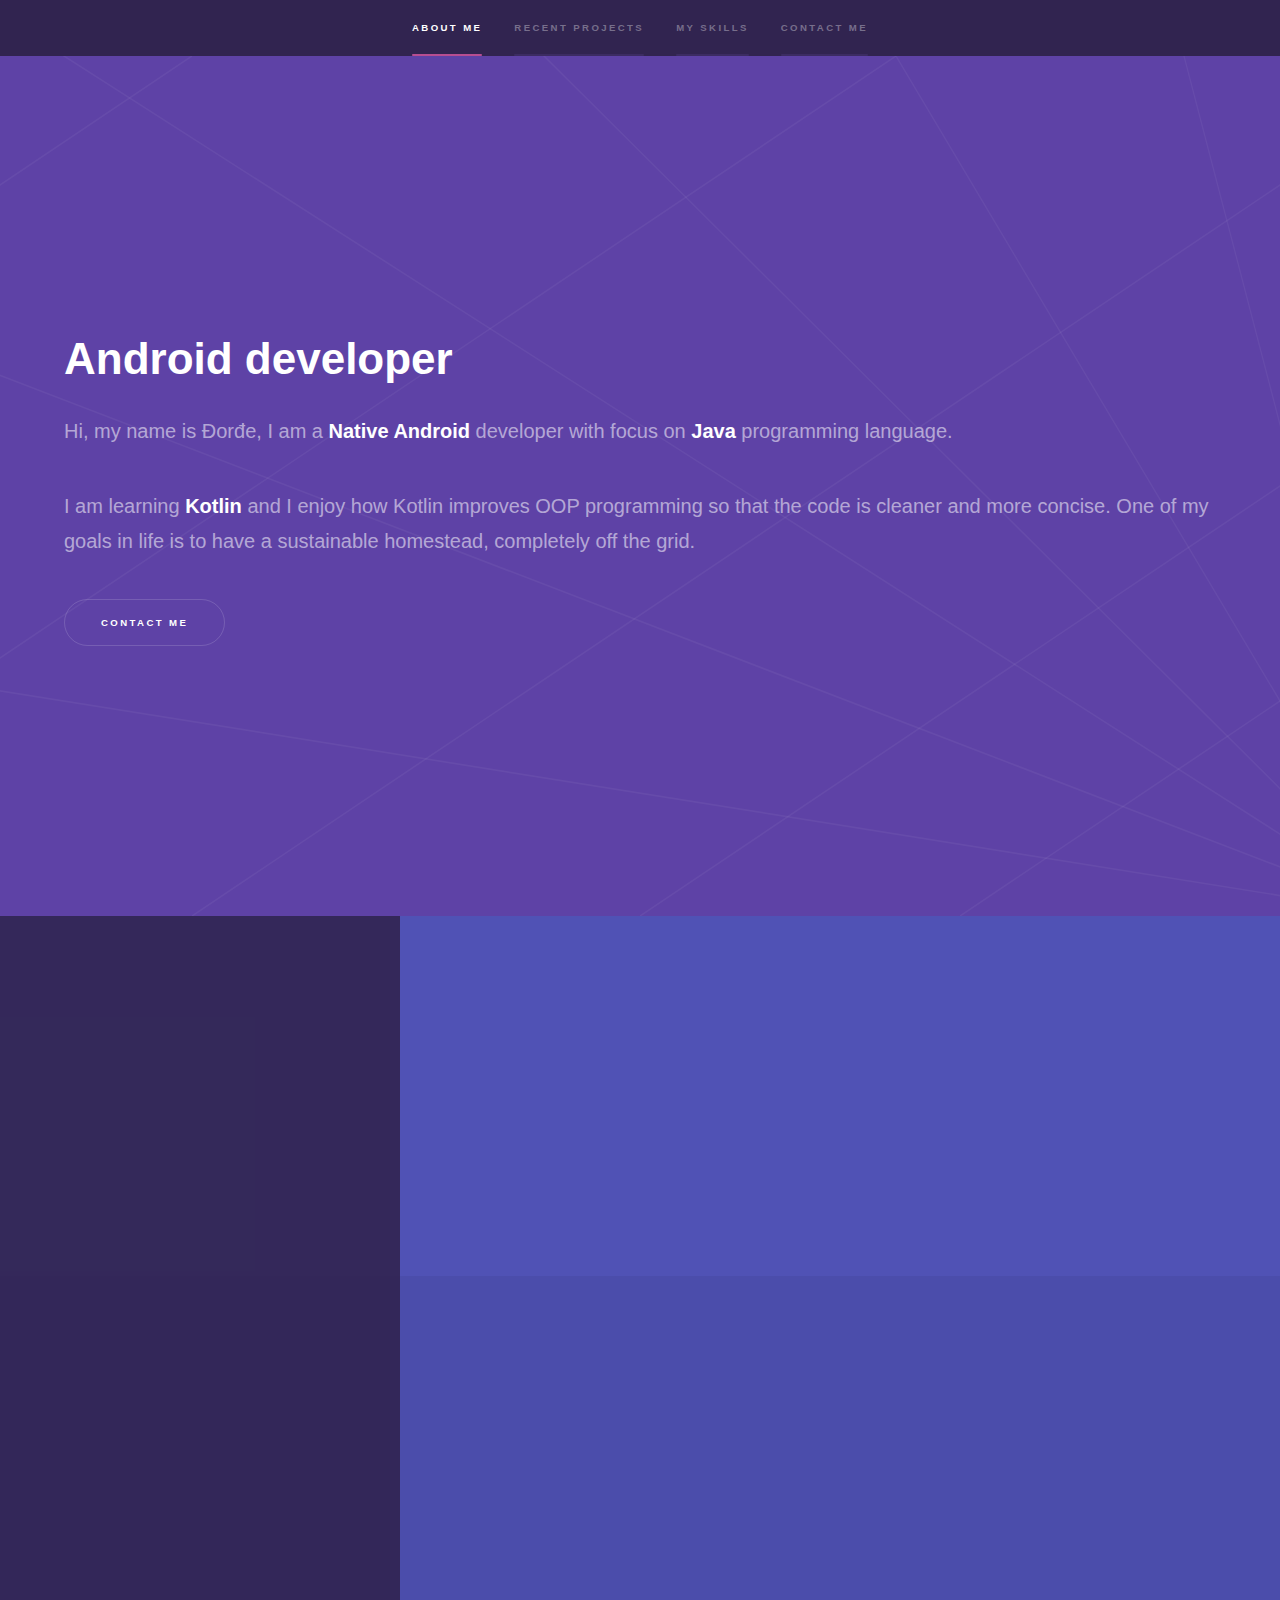
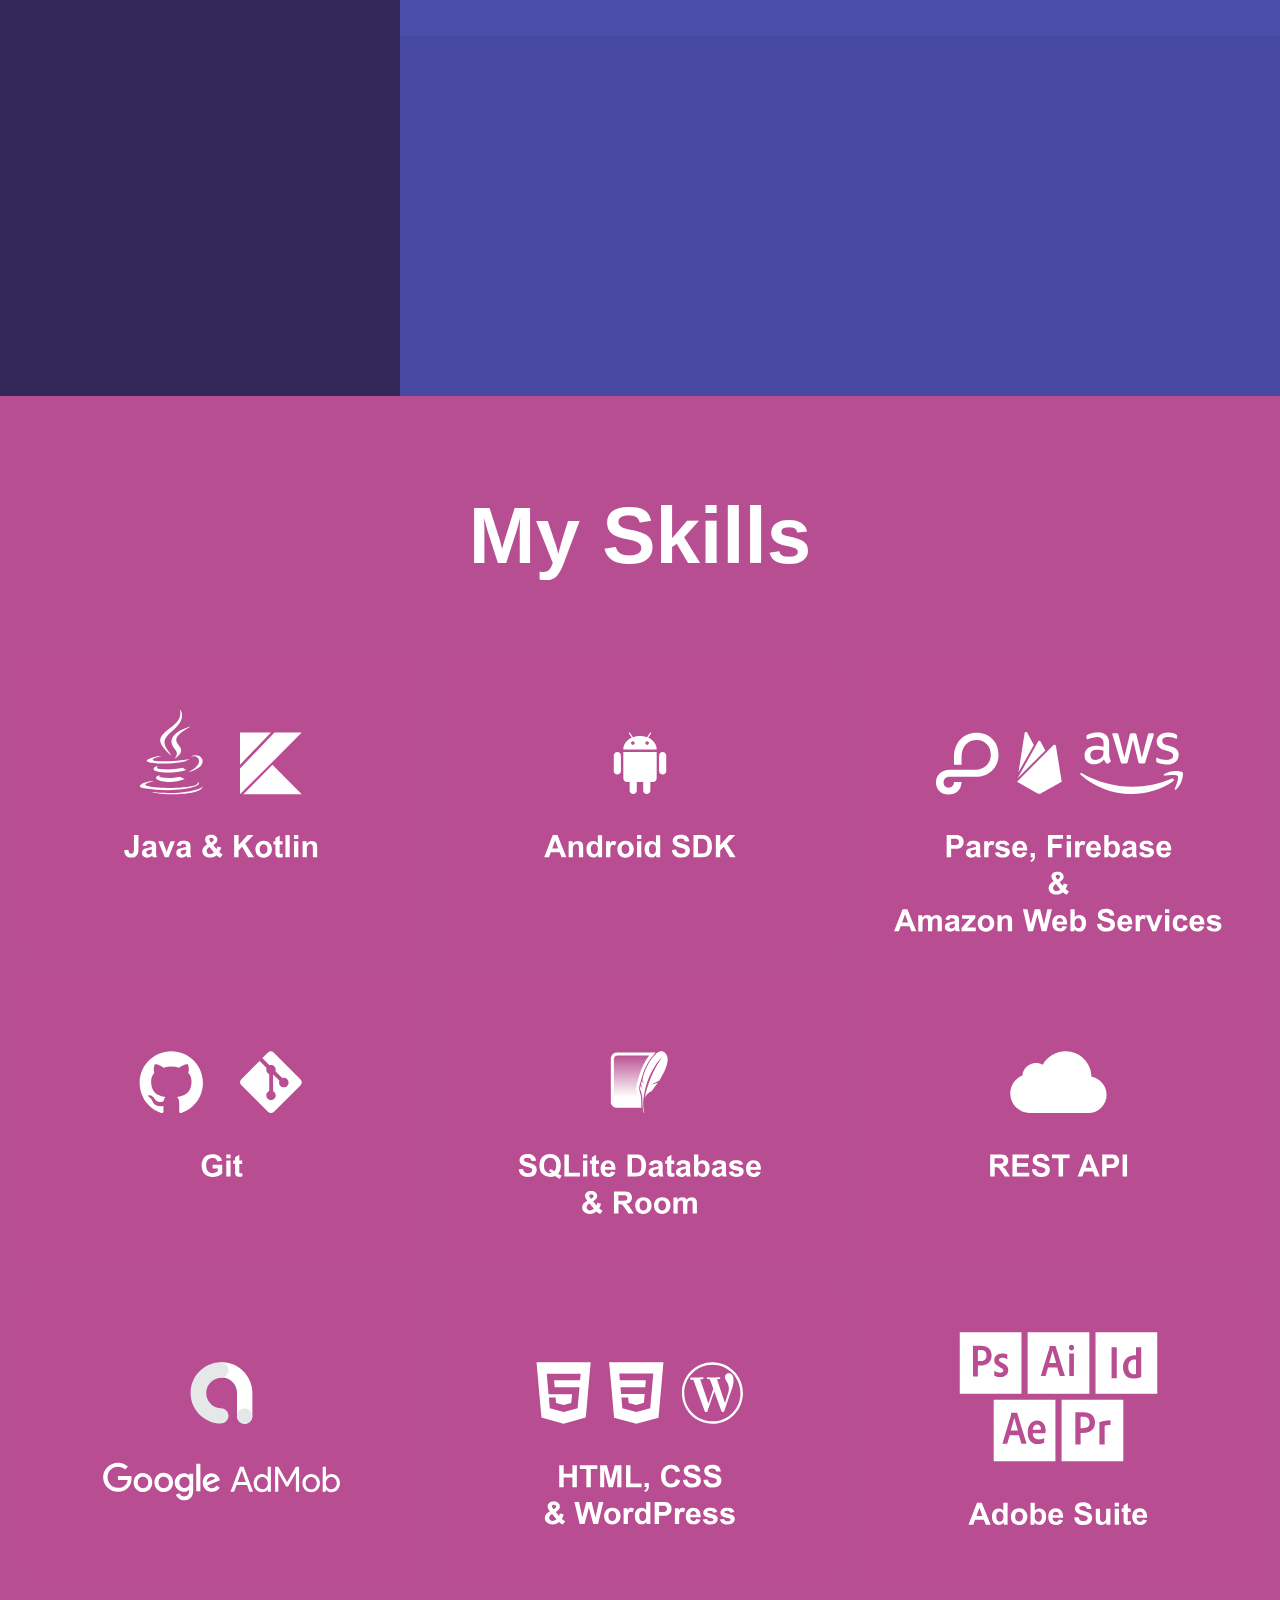
==== index.html @ 7e232977 "Add files via upload" ====
<!DOCTYPE HTML>
<!--
	Hyperspace by HTML5 UP
	html5up.net | @ajlkn
	Free for personal and commercial use under the CCA 3.0 license (html5up.net/license)
-->
<html>
	<head>
		<title>Hyperspace by HTML5 UP</title>
		<meta charset="utf-8" />
		<meta name="viewport" content="width=device-width, initial-scale=1, user-scalable=no" />
		<link rel="stylesheet" href="assets/css/main.css" />
		<noscript><link rel="stylesheet" href="assets/css/noscript.css" /></noscript>
	</head>
	<body class="is-preload">

		<!-- Sidebar -->
			<section id="sidebar">
				<div class="inner">
					<nav>
						<ul>
							<li><a href="#intro">About Me</a></li>
							<li><a href="#one">Recent Projects</a></li>
							<li><a href="#two">my Skills</a></li>
							<li><a href="#three">Contact me</a></li>
						</ul>
					</nav>
				</div>
			</section>

		<!-- Wrapper -->
			<div id="wrapper">

				<!-- Intro -->
					<section id="intro" class="wrapper style1 fullscreen fade-up">
						<div class="inner">
							<h1>Android developer</h1>
							<p>Hi, my name is Đorđe, I am a <strong>Native Android</strong> developer with focus on <strong>Java</strong> programming language.</p>
							<p>I am learning <strong>Kotlin</strong> and I enjoy how Kotlin improves OOP programming so that the code is cleaner and more concise. One of my goals in life is to have a sustainable homestead, completely off the grid.</p>
							<ul class="actions">
								<li><a href="#three" class="button scrolly">contact me</a></li>
							</ul>
						</div>
					</section>

				<!-- One -->
					<section id="one" class="wrapper style2 spotlights">
						<section>
							<a href="#" class="image"><img src="images/pic01.jpg" alt="" data-position="center center" /></a>
							<div class="content">
								<div class="inner">
									<h2>Sed ipsum dolor</h2>
									<p>Phasellus convallis elit id ullamcorper pulvinar. Duis aliquam turpis mauris, eu ultricies erat malesuada quis. Aliquam dapibus.</p>
									<ul class="actions">
										<li><a href="generic.html" class="button">Learn more</a></li>
									</ul>
								</div>
							</div>
						</section>
						<section>
							<a href="#" class="image"><img src="images/pic02.jpg" alt="" data-position="top center" /></a>
							<div class="content">
								<div class="inner">
									<h2>Feugiat consequat</h2>
									<p>Phasellus convallis elit id ullamcorper pulvinar. Duis aliquam turpis mauris, eu ultricies erat malesuada quis. Aliquam dapibus.</p>
									<ul class="actions">
										<li><a href="generic.html" class="button">Learn more</a></li>
									</ul>
								</div>
							</div>
						</section>
						<section>
							<a href="#" class="image"><img src="images/pic03.jpg" alt="" data-position="25% 25%" /></a>
							<div class="content">
								<div class="inner">
									<h2>Ultricies aliquam</h2>
									<p>Phasellus convallis elit id ullamcorper pulvinar. Duis aliquam turpis mauris, eu ultricies erat malesuada quis. Aliquam dapibus.</p>
									<ul class="actions">
										<li><a href="generic.html" class="button">Learn more</a></li>
									</ul>
								</div>
							</div>
						</section>
					</section>

				<!-- Two -->
					<section id="two" class="wrapper style3 fade-up">
				
							<h2 class="skills">My Skills</h2>
							<div class="box alt">
								<div class="row gtr-uniform">
									
									<div class="col-4"><span class="image fit"><img src="images/slike za sajt-01.svg" alt="" /></span></div>
									<div class="col-4"><span class="image fit"><img src="images/slike za sajt-02.svg" alt="" /></span></div>
									<div class="col-4"><span class="image fit"><img src="images/slike za sajt-03.svg" alt="" /></span></div>
									<div class="col-4"><span class="image fit"><img src="images/slike za sajt-04.svg" alt="" /></span></div>
									<div class="col-4"><span class="image fit"><img src="images/slike za sajt-05.svg" alt="" /></span></div>
									<div class="col-4"><span class="image fit"><img src="images/slike za sajt-06.svg" alt="" /></span></div>
									<div class="col-4"><span class="image fit"><img src="images/slike za sajt-07.svg" alt="" /></span></div>
									<div class="col-4"><span class="image fit"><img src="images/slike za sajt-08.svg" alt="" /></span></div>
									<div class="col-4"><span class="image fit"><img src="images/slike za sajt-09.svg" alt="" /></span></div>
								</div>
							</div>
					</section>

				<!-- Three -->
					<section id="three" class="wrapper style1 fade-up">
						<div class="inner">
							<h2>Contact Me</h2>
							<p>Phasellus convallis elit id ullamcorper pulvinar. Duis aliquam turpis mauris, eu ultricies erat malesuada quis. Aliquam dapibus, lacus eget hendrerit bibendum, urna est aliquam sem, sit amet imperdiet est velit quis lorem.</p>
							
							<div class="box alt">
								<div class="row gtr-uniform">
									<div class="col-3"><ul class="contact">
										<li>
											<h3 class="icon solid fa-envelope"> Email</h3>
											<p>djostanisic@gmail.com</p>
										</li></ul></div>
									<div class="col-3"><ul class="contact">
										<li>
											<h3><a href="https://www.linkedin.com/in/djostanisic/" class="icon brands fa-linkedin"> LinkedIn</a></h3>
											<span><a href="https://www.linkedin.com/in/djostanisic/">Djordje Stanisic</a></span>
										</li></ul></div>
									<div class="col-3"><ul class="contact">
										<li>
											<h3><a href="https://github.com/Djostanisic" class="icon brands fa-github"> GitHub</a></h3>
											<span><a href="https://github.com/Djostanisic">Djostanisic</a></span>
										</li></ul></div>
									<div class="col-3"><ul class="contact">
										<li>
											<h3 class="icon brands fa-google-play"> Google Play</h3>
											<p>djostanisic@gmail.com</p>
										</li></ul></div>
									</div>
							</div>
						</div>
					</section>

			</div>	
		<!-- Scripts -->
			<script src="assets/js/jquery.min.js"></script>
			<script src="assets/js/jquery.scrollex.min.js"></script>
			<script src="assets/js/jquery.scrolly.min.js"></script>
			<script src="assets/js/browser.min.js"></script>
			<script src="assets/js/breakpoints.min.js"></script>
			<script src="assets/js/util.js"></script>
			<script src="assets/js/main.js"></script>

	</body>
</html>
---- assets/css/main.css ----
@import url(fontawesome-all.min.css);

/*
	Hyperspace by HTML5 UP
	html5up.net | @ajlkn
	Free for personal and commercial use under the CCA 3.0 license (html5up.net/license)
*/

html, body, div, span, applet, object,
iframe, h1, h2, h3, h4, h5, h6, p, blockquote,
pre, a, abbr, acronym, address, big, cite,
code, del, dfn, em, img, ins, kbd, q, s, samp,
small, strike, strong, sub, sup, tt, var, b,
u, i, center, dl, dt, dd, ol, ul, li, fieldset,
form, label, legend, table, caption, tbody,
tfoot, thead, tr, th, td, article, aside,
canvas, details, embed, figure, figcaption,
footer, header, hgroup, menu, nav, output, ruby,
section, summary, time, mark, audio, video {
	margin: 0;
	padding: 0;
	border: 0;
	font-size: 100%;
	font: inherit;
	vertical-align: baseline;}

article, aside, details, figcaption, figure,
footer, header, hgroup, menu, nav, section {
	display: block;}

body {
	line-height: 1;
}

ol, ul {
	list-style: none;
}

blockquote, q {
	quotes: none;
}

	blockquote:before, blockquote:after, q:before, q:after {
		content: '';
		content: none;
	}

table {
	border-collapse: collapse;
	border-spacing: 0;
}

body {
	-webkit-text-size-adjust: none;
}

mark {
	background-color: transparent;
	color: inherit;
}

input::-moz-focus-inner {
	border: 0;
	padding: 0;
}

input, select, textarea {
	-moz-appearance: none;
	-webkit-appearance: none;
	-ms-appearance: none;
	appearance: none;
}

.skills{
	display: flex;
	justify-content: center;
	padding-top: 1em;
	
	font-size:5rem;
}

/* Basic */

	@-ms-viewport {
		width: device-width;
	}

	body {
		-ms-overflow-style: scrollbar;
	}

	@media screen and (max-width: 480px) {

		html, body {
			min-width: 320px;
		}

	}

	html {
		box-sizing: border-box;
	}

	*, *:before, *:after {
		box-sizing: inherit;
	}

	body {
		background: #312450;
	}

		body.is-preload *, body.is-preload *:before, body.is-preload *:after {
			-moz-animation: none !important;
			-webkit-animation: none !important;
			-ms-animation: none !important;
			animation: none !important;
			-moz-transition: none !important;
			-webkit-transition: none !important;
			-ms-transition: none !important;
			transition: none !important;
		}

/* Type */

	body, input, select, textarea {
		color: rgba(255, 255, 255, 0.55);
		font-family: Arial, Helvetica, sans-serif;
		font-size: 16.5pt;
		font-weight: normal;
		line-height: 1.75;
	}

		@media screen and (max-width: 1680px) {

			body, input, select, textarea {
				font-size: 13pt;
			}

		}

		@media screen and (max-width: 1280px) {

			body, input, select, textarea {
				font-size: 12pt;
			}

		}

		@media screen and (max-width: 360px) {

			body, input, select, textarea {
				font-size: 11pt;
			}

		}

	a {
		-moz-transition: color 0.2s ease, border-bottom-color 0.2s ease;
		-webkit-transition: color 0.2s ease, border-bottom-color 0.2s ease;
		-ms-transition: color 0.2s ease, border-bottom-color 0.2s ease;
		transition: color 0.2s ease, border-bottom-color 0.2s ease;
		border-bottom: dotted 1px rgba(255, 255, 255, 0.35);
		color: inherit;
		text-decoration: none;
	}

		a:hover {
			border-bottom-color: transparent;
			color: #ffffff;
		}

	strong, b {
		color: #ffffff;
		font-weight: bold;
	}

	em, i {
		font-style: italic;
	}

	p {
		margin: 0 0 2em 0;
	}

	h1, h2, h3, h4, h5, h6 {
		color: #ffffff;
		font-weight: bold;
		line-height: 1.5;
		margin: 0 0 0.5em 0;
	}

		h1 a, h2 a, h3 a, h4 a, h5 a, h6 a {
			color: inherit;
			text-decoration: none;
		}

	h1 {
		font-size: 2.75em;
	}

		h1.major {
			margin: 0 0 1.3em 0;
			position: relative;
			padding-bottom: 0.35em;
		}

			h1.major:after {
				background-image: -moz-linear-gradient(to right, #5e42a6, #b74e91);
				background-image: -webkit-linear-gradient(to right, #5e42a6, #b74e91);
				background-image: -ms-linear-gradient(to right, #5e42a6, #b74e91);
				background-image: linear-gradient(to right, #5e42a6, #b74e91);
				-moz-transition: max-width 0.2s ease;
				-webkit-transition: max-width 0.2s ease;
				-ms-transition: max-width 0.2s ease;
				transition: max-width 0.2s ease;
				border-radius: 0.2em;
				bottom: 0;
				content: '';
				height: 0.05em;
				position: absolute;
				right: 0;
				width: 100%;
			}

	h2 {
		font-size: 1.75em;
	}

	h3 {
		font-size: 1.1em;
	}

	h4 {
		font-size: 1em;
	}

	h5 {
		font-size: 0.8em;
	}

	h6 {
		font-size: 0.6em;
	}

	@media screen and (max-width: 736px) {

		h1 {
			font-size: 2em;
		}

		h2 {
			font-size: 1.25em;
		}

		h3 {
			font-size: 1em;
		}

		h4 {
			font-size: 0.8em;
		}

		h5 {
			font-size: 0.6em;
		}

		h6 {
			font-size: 0.6em;
		}

	}

	sub {
		font-size: 0.8em;
		position: relative;
		top: 0.5em;
	}

	sup {
		font-size: 0.8em;
		position: relative;
		top: -0.5em;
	}

	blockquote {
		border-left: solid 4px rgba(255, 255, 255, 0.15);
		font-style: italic;
		margin: 0 0 2em 0;
		padding: 0.5em 0 0.5em 2em;
	}

	code {
		background: rgba(255, 255, 255, 0.05);
		border-radius: 0.25em;
		border: solid 1px rgba(255, 255, 255, 0.15);
		font-family: "Courier New", monospace;
		font-size: 0.9em;
		margin: 0 0.25em;
		padding: 0.25em 0.65em;
	}

	pre {
		-webkit-overflow-scrolling: touch;
		font-family: "Courier New", monospace;
		font-size: 0.9em;
		margin: 0 0 2em 0;
	}

		pre code {
			display: block;
			line-height: 1.75em;
			padding: 1em 1.5em;
			overflow-x: auto;
		}

	hr {
		border: 0;
		border-bottom: solid 1px rgba(255, 255, 255, 0.15);
		margin: 2em 0;
	}

		hr.major {
			margin: 3em 0;
		}

	.align-left {
		text-align: left;
	}

	.align-center {
		text-align: center;
	}

	.align-right {
		text-align: right;
	}

/* Row */

	.row {
		display: flex;
		flex-wrap: wrap;
		box-sizing: border-box;
		align-items: stretch;
	}

		.row > * {
			box-sizing: border-box;
		}

		.row.gtr-uniform > * > :last-child {
			margin-bottom: 0;
		}

		.row.aln-left {
			justify-content: flex-start;
		}

		.row.aln-center {
			justify-content: center;
		}

		.row.aln-right {
			justify-content: flex-end;
		}

		.row.aln-top {
			align-items: flex-start;
		}

		.row.aln-middle {
			align-items: center;
		}

		.row.aln-bottom {
			align-items: flex-end;
		}

		.row > .imp {
			order: -1;
		}

		.row > .col-1 {
			width: 8.33333%;
		}

		.row > .off-1 {
			margin-left: 8.33333%;
		}

		.row > .col-2 {
			width: 16.66667%;
		}

		.row > .off-2 {
			margin-left: 16.66667%;
		}

		.row > .col-3 {
			width: 25%;
		}

		.row > .off-3 {
			margin-left: 25%;
		}

		.row > .col-4 {
			width: 33.33333%;
		}

		.row > .off-4 {
			margin-left: 33.33333%;
		}

		.row > .col-5 {
			width: 41.66667%;
		}

		.row > .off-5 {
			margin-left: 41.66667%;
		}

		.row > .col-6 {
			width: 50%;
		}

		.row > .off-6 {
			margin-left: 50%;
		}

		.row > .col-7 {
			width: 58.33333%;
		}

		.row > .off-7 {
			margin-left: 58.33333%;
		}

		.row > .col-8 {
			width: 66.66667%;
		}

		.row > .off-8 {
			margin-left: 66.66667%;
		}

		.row > .col-9 {
			width: 75%;
		}

		.row > .off-9 {
			margin-left: 75%;
		}

		.row > .col-10 {
			width: 83.33333%;
		}

		.row > .off-10 {
			margin-left: 83.33333%;
		}

		.row > .col-11 {
			width: 91.66667%;
		}

		.row > .off-11 {
			margin-left: 91.66667%;
		}

		.row > .col-12 {
			width: 100%;
		}

		.row > .off-12 {
			margin-left: 100%;
		}

		.row.gtr-0 {
			margin-top: 0;
			margin-left: 0em;
		}

			.row.gtr-0 > * {
				padding: 0 0 0 0em;
			}

			.row.gtr-0.gtr-uniform {
				margin-top: 0em;
			}

				.row.gtr-0.gtr-uniform > * {
					padding-top: 0em;
				}

		.row.gtr-25 {
			margin-top: 0;
			margin-left: -0.375em;
		}

			.row.gtr-25 > * {
				padding: 0 0 0 0.375em;
			}

			.row.gtr-25.gtr-uniform {
				margin-top: -0.375em;
			}

				.row.gtr-25.gtr-uniform > * {
					padding-top: 0.375em;
				}

		.row.gtr-50 {
			margin-top: 0;
			margin-left: -0.75em;
		}

			.row.gtr-50 > * {
				padding: 0 0 0 0.75em;
			}

			.row.gtr-50.gtr-uniform {
				margin-top: -0.75em;
			}

				.row.gtr-50.gtr-uniform > * {
					padding-top: 0.75em;
				}

		.row {
			margin-top: 0;
			margin-left: -1.5em;
		}

			.row > * {
				padding: 0 0 0 1.5em;
			}

			.row.gtr-uniform {
				margin-top: -1.5em;
			}

				.row.gtr-uniform > * {
					padding-top: 1.5em;
				}

		.row.gtr-150 {
			margin-top: 0;
			margin-left: -2.25em;
		}

			.row.gtr-150 > * {
				padding: 0 0 0 2.25em;
			}

			.row.gtr-150.gtr-uniform {
				margin-top: -2.25em;
			}

				.row.gtr-150.gtr-uniform > * {
					padding-top: 2.25em;
				}

		.row.gtr-200 {
			margin-top: 0;
			margin-left: -3em;
		}

			.row.gtr-200 > * {
				padding: 0 0 0 3em;
			}

			.row.gtr-200.gtr-uniform {
				margin-top: -3em;
			}

				.row.gtr-200.gtr-uniform > * {
					padding-top: 3em;
				}

		@media screen and (max-width: 1680px) {

			.row {
				display: flex;
				flex-wrap: wrap;
				box-sizing: border-box;
				align-items: stretch;
			}

				.row > * {
					box-sizing: border-box;
				}

				.row.gtr-uniform > * > :last-child {
					margin-bottom: 0;
				}

				.row.aln-left {
					justify-content: flex-start;
				}

				.row.aln-center {
					justify-content: center;
				}

				.row.aln-right {
					justify-content: flex-end;
				}

				.row.aln-top {
					align-items: flex-start;
				}

				.row.aln-middle {
					align-items: center;
				}

				.row.aln-bottom {
					align-items: flex-end;
				}

				.row > .imp-xlarge {
					order: -1;
				}

				.row > .col-1-xlarge {
					width: 8.33333%;
				}

				.row > .off-1-xlarge {
					margin-left: 8.33333%;
				}

				.row > .col-2-xlarge {
					width: 16.66667%;
				}

				.row > .off-2-xlarge {
					margin-left: 16.66667%;
				}

				.row > .col-3-xlarge {
					width: 25%;
				}

				.row > .off-3-xlarge {
					margin-left: 25%;
				}

				.row > .col-4-xlarge {
					width: 33.33333%;
				}

				.row > .off-4-xlarge {
					margin-left: 33.33333%;
				}

				.row > .col-5-xlarge {
					width: 41.66667%;
				}

				.row > .off-5-xlarge {
					margin-left: 41.66667%;
				}

				.row > .col-6-xlarge {
					width: 50%;
				}

				.row > .off-6-xlarge {
					margin-left: 50%;
				}

				.row > .col-7-xlarge {
					width: 58.33333%;
				}

				.row > .off-7-xlarge {
					margin-left: 58.33333%;
				}

				.row > .col-8-xlarge {
					width: 66.66667%;
				}

				.row > .off-8-xlarge {
					margin-left: 66.66667%;
				}

				.row > .col-9-xlarge {
					width: 75%;
				}

				.row > .off-9-xlarge {
					margin-left: 75%;
				}

				.row > .col-10-xlarge {
					width: 83.33333%;
				}

				.row > .off-10-xlarge {
					margin-left: 83.33333%;
				}

				.row > .col-11-xlarge {
					width: 91.66667%;
				}

				.row > .off-11-xlarge {
					margin-left: 91.66667%;
				}

				.row > .col-12-xlarge {
					width: 100%;
				}

				.row > .off-12-xlarge {
					margin-left: 100%;
				}

				.row.gtr-0 {
					margin-top: 0;
					margin-left: 0em;
				}

					.row.gtr-0 > * {
						padding: 0 0 0 0em;
					}

					.row.gtr-0.gtr-uniform {
						margin-top: 0em;
					}

						.row.gtr-0.gtr-uniform > * {
							padding-top: 0em;
						}

				.row.gtr-25 {
					margin-top: 0;
					margin-left: -0.375em;
				}

					.row.gtr-25 > * {
						padding: 0 0 0 0.375em;
					}

					.row.gtr-25.gtr-uniform {
						margin-top: -0.375em;
					}

						.row.gtr-25.gtr-uniform > * {
							padding-top: 0.375em;
						}

				.row.gtr-50 {
					margin-top: 0;
					margin-left: -0.75em;
				}

					.row.gtr-50 > * {
						padding: 0 0 0 0.75em;
					}

					.row.gtr-50.gtr-uniform {
						margin-top: -0.75em;
					}

						.row.gtr-50.gtr-uniform > * {
							padding-top: 0.75em;
						}

				.row {
					margin-top: 0;
					margin-left: -1.5em;
				}

					.row > * {
						padding: 0 0 0 1.5em;
					}

					.row.gtr-uniform {
						margin-top: -1.5em;
					}

						.row.gtr-uniform > * {
							padding-top: 1.5em;
						}

				.row.gtr-150 {
					margin-top: 0;
					margin-left: -2.25em;
				}

					.row.gtr-150 > * {
						padding: 0 0 0 2.25em;
					}

					.row.gtr-150.gtr-uniform {
						margin-top: -2.25em;
					}

						.row.gtr-150.gtr-uniform > * {
							padding-top: 2.25em;
						}

				.row.gtr-200 {
					margin-top: 0;
					margin-left: -3em;
				}

					.row.gtr-200 > * {
						padding: 0 0 0 3em;
					}

					.row.gtr-200.gtr-uniform {
						margin-top: -3em;
					}

						.row.gtr-200.gtr-uniform > * {
							padding-top: 3em;
						}

		}

		@media screen and (max-width: 1280px) {

			.row {
				display: flex;
				flex-wrap: wrap;
				box-sizing: border-box;
				align-items: stretch;
			}

				.row > * {
					box-sizing: border-box;
				}

				.row.gtr-uniform > * > :last-child {
					margin-bottom: 0;
				}

				.row.aln-left {
					justify-content: flex-start;
				}

				.row.aln-center {
					justify-content: center;
				}

				.row.aln-right {
					justify-content: flex-end;
				}

				.row.aln-top {
					align-items: flex-start;
				}

				.row.aln-middle {
					align-items: center;
				}

				.row.aln-bottom {
					align-items: flex-end;
				}

				.row > .imp-large {
					order: -1;
				}

				.row > .col-1-large {
					width: 8.33333%;
				}

				.row > .off-1-large {
					margin-left: 8.33333%;
				}

				.row > .col-2-large {
					width: 16.66667%;
				}

				.row > .off-2-large {
					margin-left: 16.66667%;
				}

				.row > .col-3-large {
					width: 25%;
				}

				.row > .off-3-large {
					margin-left: 25%;
				}

				.row > .col-4-large {
					width: 33.33333%;
				}

				.row > .off-4-large {
					margin-left: 33.33333%;
				}

				.row > .col-5-large {
					width: 41.66667%;
				}

				.row > .off-5-large {
					margin-left: 41.66667%;
				}

				.row > .col-6-large {
					width: 50%;
				}

				.row > .off-6-large {
					margin-left: 50%;
				}

				.row > .col-7-large {
					width: 58.33333%;
				}

				.row > .off-7-large {
					margin-left: 58.33333%;
				}

				.row > .col-8-large {
					width: 66.66667%;
				}

				.row > .off-8-large {
					margin-left: 66.66667%;
				}

				.row > .col-9-large {
					width: 75%;
				}

				.row > .off-9-large {
					margin-left: 75%;
				}

				.row > .col-10-large {
					width: 83.33333%;
				}

				.row > .off-10-large {
					margin-left: 83.33333%;
				}

				.row > .col-11-large {
					width: 91.66667%;
				}

				.row > .off-11-large {
					margin-left: 91.66667%;
				}

				.row > .col-12-large {
					width: 100%;
				}

				.row > .off-12-large {
					margin-left: 100%;
				}

				.row.gtr-0 {
					margin-top: 0;
					margin-left: 0em;
				}

					.row.gtr-0 > * {
						padding: 0 0 0 0em;
					}

					.row.gtr-0.gtr-uniform {
						margin-top: 0em;
					}

						.row.gtr-0.gtr-uniform > * {
							padding-top: 0em;
						}

				.row.gtr-25 {
					margin-top: 0;
					margin-left: -0.375em;
				}

					.row.gtr-25 > * {
						padding: 0 0 0 0.375em;
					}

					.row.gtr-25.gtr-uniform {
						margin-top: -0.375em;
					}

						.row.gtr-25.gtr-uniform > * {
							padding-top: 0.375em;
						}

				.row.gtr-50 {
					margin-top: 0;
					margin-left: -0.75em;
				}

					.row.gtr-50 > * {
						padding: 0 0 0 0.75em;
					}

					.row.gtr-50.gtr-uniform {
						margin-top: -0.75em;
					}

						.row.gtr-50.gtr-uniform > * {
							padding-top: 0.75em;
						}

				.row {
					margin-top: 0;
					margin-left: -1.5em;
				}

					.row > * {
						padding: 0 0 0 1.5em;
					}

					.row.gtr-uniform {
						margin-top: -1.5em;
					}

						.row.gtr-uniform > * {
							padding-top: 1.5em;
						}

				.row.gtr-150 {
					margin-top: 0;
					margin-left: -2.25em;
				}

					.row.gtr-150 > * {
						padding: 0 0 0 2.25em;
					}

					.row.gtr-150.gtr-uniform {
						margin-top: -2.25em;
					}

						.row.gtr-150.gtr-uniform > * {
							padding-top: 2.25em;
						}

				.row.gtr-200 {
					margin-top: 0;
					margin-left: -3em;
				}

					.row.gtr-200 > * {
						padding: 0 0 0 3em;
					}

					.row.gtr-200.gtr-uniform {
						margin-top: -3em;
					}

						.row.gtr-200.gtr-uniform > * {
							padding-top: 3em;
						}

		}

		@media screen and (max-width: 980px) {

			.row {
				display: flex;
				flex-wrap: wrap;
				box-sizing: border-box;
				align-items: stretch;
			}

				.row > * {
					box-sizing: border-box;
				}

				.row.gtr-uniform > * > :last-child {
					margin-bottom: 0;
				}

				.row.aln-left {
					justify-content: flex-start;
				}

				.row.aln-center {
					justify-content: center;
				}

				.row.aln-right {
					justify-content: flex-end;
				}

				.row.aln-top {
					align-items: flex-start;
				}

				.row.aln-middle {
					align-items: center;
				}

				.row.aln-bottom {
					align-items: flex-end;
				}

				.row > .imp-medium {
					order: -1;
				}

				.row > .col-1-medium {
					width: 8.33333%;
				}

				.row > .off-1-medium {
					margin-left: 8.33333%;
				}

				.row > .col-2-medium {
					width: 16.66667%;
				}

				.row > .off-2-medium {
					margin-left: 16.66667%;
				}

				.row > .col-3-medium {
					width: 25%;
				}

				.row > .off-3-medium {
					margin-left: 25%;
				}

				.row > .col-4-medium {
					width: 33.33333%;
				}

				.row > .off-4-medium {
					margin-left: 33.33333%;
				}

				.row > .col-5-medium {
					width: 41.66667%;
				}

				.row > .off-5-medium {
					margin-left: 41.66667%;
				}

				.row > .col-6-medium {
					width: 50%;
				}

				.row > .off-6-medium {
					margin-left: 50%;
				}

				.row > .col-7-medium {
					width: 58.33333%;
				}

				.row > .off-7-medium {
					margin-left: 58.33333%;
				}

				.row > .col-8-medium {
					width: 66.66667%;
				}

				.row > .off-8-medium {
					margin-left: 66.66667%;
				}

				.row > .col-9-medium {
					width: 75%;
				}

				.row > .off-9-medium {
					margin-left: 75%;
				}

				.row > .col-10-medium {
					width: 83.33333%;
				}

				.row > .off-10-medium {
					margin-left: 83.33333%;
				}

				.row > .col-11-medium {
					width: 91.66667%;
				}

				.row > .off-11-medium {
					margin-left: 91.66667%;
				}

				.row > .col-12-medium {
					width: 100%;
				}

				.row > .off-12-medium {
					margin-left: 100%;
				}

				.row.gtr-0 {
					margin-top: 0;
					margin-left: 0em;
				}

					.row.gtr-0 > * {
						padding: 0 0 0 0em;
					}

					.row.gtr-0.gtr-uniform {
						margin-top: 0em;
					}

						.row.gtr-0.gtr-uniform > * {
							padding-top: 0em;
						}

				.row.gtr-25 {
					margin-top: 0;
					margin-left: -0.375em;
				}

					.row.gtr-25 > * {
						padding: 0 0 0 0.375em;
					}

					.row.gtr-25.gtr-uniform {
						margin-top: -0.375em;
					}

						.row.gtr-25.gtr-uniform > * {
							padding-top: 0.375em;
						}

				.row.gtr-50 {
					margin-top: 0;
					margin-left: -0.75em;
				}

					.row.gtr-50 > * {
						padding: 0 0 0 0.75em;
					}

					.row.gtr-50.gtr-uniform {
						margin-top: -0.75em;
					}

						.row.gtr-50.gtr-uniform > * {
							padding-top: 0.75em;
						}

				.row {
					margin-top: 0;
					margin-left: -1.5em;
				}

					.row > * {
						padding: 0 0 0 1.5em;
					}

					.row.gtr-uniform {
						margin-top: -1.5em;
					}

						.row.gtr-uniform > * {
							padding-top: 1.5em;
						}

				.row.gtr-150 {
					margin-top: 0;
					margin-left: -2.25em;
				}

					.row.gtr-150 > * {
						padding: 0 0 0 2.25em;
					}

					.row.gtr-150.gtr-uniform {
						margin-top: -2.25em;
					}

						.row.gtr-150.gtr-uniform > * {
							padding-top: 2.25em;
						}

				.row.gtr-200 {
					margin-top: 0;
					margin-left: -3em;
				}

					.row.gtr-200 > * {
						padding: 0 0 0 3em;
					}

					.row.gtr-200.gtr-uniform {
						margin-top: -3em;
					}

						.row.gtr-200.gtr-uniform > * {
							padding-top: 3em;
						}

		}

		@media screen and (max-width: 736px) {

			.row {
				display: flex;
				flex-wrap: wrap;
				box-sizing: border-box;
				align-items: stretch;
			}

				.row > * {
					box-sizing: border-box;
				}

				.row.gtr-uniform > * > :last-child {
					margin-bottom: 0;
				}

				.row.aln-left {
					justify-content: flex-start;
				}

				.row.aln-center {
					justify-content: center;
				}

				.row.aln-right {
					justify-content: flex-end;
				}

				.row.aln-top {
					align-items: flex-start;
				}

				.row.aln-middle {
					align-items: center;
				}

				.row.aln-bottom {
					align-items: flex-end;
				}

				.row > .imp-small {
					order: -1;
				}

				.row > .col-1-small {
					width: 8.33333%;
				}

				.row > .off-1-small {
					margin-left: 8.33333%;
				}

				.row > .col-2-small {
					width: 16.66667%;
				}

				.row > .off-2-small {
					margin-left: 16.66667%;
				}

				.row > .col-3-small {
					width: 25%;
				}

				.row > .off-3-small {
					margin-left: 25%;
				}

				.row > .col-4-small {
					width: 33.33333%;
				}

				.row > .off-4-small {
					margin-left: 33.33333%;
				}

				.row > .col-5-small {
					width: 41.66667%;
				}

				.row > .off-5-small {
					margin-left: 41.66667%;
				}

				.row > .col-6-small {
					width: 50%;
				}

				.row > .off-6-small {
					margin-left: 50%;
				}

				.row > .col-7-small {
					width: 58.33333%;
				}

				.row > .off-7-small {
					margin-left: 58.33333%;
				}

				.row > .col-8-small {
					width: 66.66667%;
				}

				.row > .off-8-small {
					margin-left: 66.66667%;
				}

				.row > .col-9-small {
					width: 75%;
				}

				.row > .off-9-small {
					margin-left: 75%;
				}

				.row > .col-10-small {
					width: 83.33333%;
				}

				.row > .off-10-small {
					margin-left: 83.33333%;
				}

				.row > .col-11-small {
					width: 91.66667%;
				}

				.row > .off-11-small {
					margin-left: 91.66667%;
				}

				.row > .col-12-small {
					width: 100%;
				}

				.row > .off-12-small {
					margin-left: 100%;
				}

				.row.gtr-0 {
					margin-top: 0;
					margin-left: 0em;
				}

					.row.gtr-0 > * {
						padding: 0 0 0 0em;
					}

					.row.gtr-0.gtr-uniform {
						margin-top: 0em;
					}

						.row.gtr-0.gtr-uniform > * {
							padding-top: 0em;
						}

				.row.gtr-25 {
					margin-top: 0;
					margin-left: -0.375em;
				}

					.row.gtr-25 > * {
						padding: 0 0 0 0.375em;
					}

					.row.gtr-25.gtr-uniform {
						margin-top: -0.375em;
					}

						.row.gtr-25.gtr-uniform > * {
							padding-top: 0.375em;
						}

				.row.gtr-50 {
					margin-top: 0;
					margin-left: -0.75em;
				}

					.row.gtr-50 > * {
						padding: 0 0 0 0.75em;
					}

					.row.gtr-50.gtr-uniform {
						margin-top: -0.75em;
					}

						.row.gtr-50.gtr-uniform > * {
							padding-top: 0.75em;
						}

				.row {
					margin-top: 0;
					margin-left: -1.5em;
				}

					.row > * {
						padding: 0 0 0 1.5em;
					}

					.row.gtr-uniform {
						margin-top: -1.5em;
					}

						.row.gtr-uniform > * {
							padding-top: 1.5em;
						}

				.row.gtr-150 {
					margin-top: 0;
					margin-left: -2.25em;
				}

					.row.gtr-150 > * {
						padding: 0 0 0 2.25em;
					}

					.row.gtr-150.gtr-uniform {
						margin-top: -2.25em;
					}

						.row.gtr-150.gtr-uniform > * {
							padding-top: 2.25em;
						}

				.row.gtr-200 {
					margin-top: 0;
					margin-left: -3em;
				}

					.row.gtr-200 > * {
						padding: 0 0 0 3em;
					}

					.row.gtr-200.gtr-uniform {
						margin-top: -3em;
					}

						.row.gtr-200.gtr-uniform > * {
							padding-top: 3em;
						}

		}

		@media screen and (max-width: 480px) {

			.row {
				display: flex;
				flex-wrap: wrap;
				box-sizing: border-box;
				align-items: stretch;
			}

				.row > * {
					box-sizing: border-box;
				}

				.row.gtr-uniform > * > :last-child {
					margin-bottom: 0;
				}

				.row.aln-left {
					justify-content: flex-start;
				}

				.row.aln-center {
					justify-content: center;
				}

				.row.aln-right {
					justify-content: flex-end;
				}

				.row.aln-top {
					align-items: flex-start;
				}

				.row.aln-middle {
					align-items: center;
				}

				.row.aln-bottom {
					align-items: flex-end;
				}

				.row > .imp-xsmall {
					order: -1;
				}

				.row > .col-1-xsmall {
					width: 8.33333%;
				}

				.row > .off-1-xsmall {
					margin-left: 8.33333%;
				}

				.row > .col-2-xsmall {
					width: 16.66667%;
				}

				.row > .off-2-xsmall {
					margin-left: 16.66667%;
				}

				.row > .col-3-xsmall {
					width: 25%;
				}

				.row > .off-3-xsmall {
					margin-left: 25%;
				}

				.row > .col-4-xsmall {
					width: 33.33333%;
				}

				.row > .off-4-xsmall {
					margin-left: 33.33333%;
				}

				.row > .col-5-xsmall {
					width: 41.66667%;
				}

				.row > .off-5-xsmall {
					margin-left: 41.66667%;
				}

				.row > .col-6-xsmall {
					width: 50%;
				}

				.row > .off-6-xsmall {
					margin-left: 50%;
				}

				.row > .col-7-xsmall {
					width: 58.33333%;
				}

				.row > .off-7-xsmall {
					margin-left: 58.33333%;
				}

				.row > .col-8-xsmall {
					width: 66.66667%;
				}

				.row > .off-8-xsmall {
					margin-left: 66.66667%;
				}

				.row > .col-9-xsmall {
					width: 75%;
				}

				.row > .off-9-xsmall {
					margin-left: 75%;
				}

				.row > .col-10-xsmall {
					width: 83.33333%;
				}

				.row > .off-10-xsmall {
					margin-left: 83.33333%;
				}

				.row > .col-11-xsmall {
					width: 91.66667%;
				}

				.row > .off-11-xsmall {
					margin-left: 91.66667%;
				}

				.row > .col-12-xsmall {
					width: 100%;
				}

				.row > .off-12-xsmall {
					margin-left: 100%;
				}

				.row.gtr-0 {
					margin-top: 0;
					margin-left: 0em;
				}

					.row.gtr-0 > * {
						padding: 0 0 0 0em;
					}

					.row.gtr-0.gtr-uniform {
						margin-top: 0em;
					}

						.row.gtr-0.gtr-uniform > * {
							padding-top: 0em;
						}

				.row.gtr-25 {
					margin-top: 0;
					margin-left: -0.375em;
				}

					.row.gtr-25 > * {
						padding: 0 0 0 0.375em;
					}

					.row.gtr-25.gtr-uniform {
						margin-top: -0.375em;
					}

						.row.gtr-25.gtr-uniform > * {
							padding-top: 0.375em;
						}

				.row.gtr-50 {
					margin-top: 0;
					margin-left: -0.75em;
				}

					.row.gtr-50 > * {
						padding: 0 0 0 0.75em;
					}

					.row.gtr-50.gtr-uniform {
						margin-top: -0.75em;
					}

						.row.gtr-50.gtr-uniform > * {
							padding-top: 0.75em;
						}

				.row {
					margin-top: 0;
					margin-left: -1.5em;
				}

					.row > * {
						padding: 0 0 0 1.5em;
					}

					.row.gtr-uniform {
						margin-top: -1.5em;
					}

						.row.gtr-uniform > * {
							padding-top: 1.5em;
						}

				.row.gtr-150 {
					margin-top: 0;
					margin-left: -2.25em;
				}

					.row.gtr-150 > * {
						padding: 0 0 0 2.25em;
					}

					.row.gtr-150.gtr-uniform {
						margin-top: -2.25em;
					}

						.row.gtr-150.gtr-uniform > * {
							padding-top: 2.25em;
						}

				.row.gtr-200 {
					margin-top: 0;
					margin-left: -3em;
				}

					.row.gtr-200 > * {
						padding: 0 0 0 3em;
					}

					.row.gtr-200.gtr-uniform {
						margin-top: -3em;
					}

						.row.gtr-200.gtr-uniform > * {
							padding-top: 3em;
						}

		}

/* Box */

	.box {
		border-radius: 0.25em;
		border: solid 1px rgba(255, 255, 255, 0.15);
		margin-bottom: 2em;
		padding: 1.5em;
	}

		.box > :last-child,
		.box > :last-child > :last-child,
		.box > :last-child > :last-child > :last-child {
			margin-bottom: 0;
		}

		.box.alt {
			border: 0;
			border-radius: 0;
			padding-bottom: 3em;
		}

/* Button */

	input[type="submit"],
	input[type="reset"],
	input[type="button"],
	button,
	.button {
		-moz-appearance: none;
		-webkit-appearance: none;
		-ms-appearance: none;
		appearance: none;
		-moz-transition: border-color 0.2s ease;
		-webkit-transition: border-color 0.2s ease;
		-ms-transition: border-color 0.2s ease;
		transition: border-color 0.2s ease;
		background-color: transparent;
		border: solid 1px !important;
		border-color: rgba(255, 255, 255, 0.15) !important;
		border-radius: 3em;
		color: #ffffff !important;
		cursor: pointer;
		display: inline-block;
		font-size: 0.6em;
		font-weight: bold;
		height: calc(4.75em + 2px);
		letter-spacing: 0.25em;
		line-height: 4.75em;
		outline: 0;
		padding: 0 3.75em;
		position: relative;
		text-align: center;
		text-decoration: none;
		text-transform: uppercase;
		white-space: nowrap;
	}

		input[type="submit"]:after,
		input[type="reset"]:after,
		input[type="button"]:after,
		button:after,
		.button:after {
			-moz-transform: scale(0.25);
			-webkit-transform: scale(0.25);
			-ms-transform: scale(0.25);
			transform: scale(0.25);
			pointer-events: none;
			-moz-transition: opacity 0.2s ease, -moz-transform 0.2s ease;
			-webkit-transition: opacity 0.2s ease, -webkit-transform 0.2s ease;
			-ms-transition: opacity 0.2s ease, -ms-transform 0.2s ease;
			transition: opacity 0.2s ease, transform 0.2s ease;
			background: #ffffff;
			border-radius: 3em;
			content: '';
			height: 100%;
			left: 0;
			opacity: 0;
			position: absolute;
			top: 0;
			width: 100%;
		}

		input[type="submit"].icon:before,
		input[type="reset"].icon:before,
		input[type="button"].icon:before,
		button.icon:before,
		.button.icon:before {
			margin-right: 0.75em;
		}

		input[type="submit"].fit,
		input[type="reset"].fit,
		input[type="button"].fit,
		button.fit,
		.button.fit {
			width: 100%;
		}

		input[type="submit"].small,
		input[type="reset"].small,
		input[type="button"].small,
		button.small,
		.button.small {
			font-size: 0.4em;
		}

		input[type="submit"].large,
		input[type="reset"].large,
		input[type="button"].large,
		button.large,
		.button.large {
			font-size: 0.8em;
		}

		input[type="submit"].primary,
		input[type="reset"].primary,
		input[type="button"].primary,
		button.primary,
		.button.primary {
			background-color: #ffffff;
			color: #312450 !important;
		}

			input[type="submit"].primary:after,
			input[type="reset"].primary:after,
			input[type="button"].primary:after,
			button.primary:after,
			.button.primary:after {
				display: none;
			}

		input[type="submit"].disabled, input[type="submit"]:disabled,
		input[type="reset"].disabled,
		input[type="reset"]:disabled,
		input[type="button"].disabled,
		input[type="button"]:disabled,
		button.disabled,
		button:disabled,
		.button.disabled,
		.button:disabled {
			cursor: default;
			opacity: 0.5;
			pointer-events: none;
		}

		input[type="submit"]:hover,
		input[type="reset"]:hover,
		input[type="button"]:hover,
		button:hover,
		.button:hover {
			border-color: rgba(255, 255, 255, 0.55) !important;
		}

			input[type="submit"]:hover:after,
			input[type="reset"]:hover:after,
			input[type="button"]:hover:after,
			button:hover:after,
			.button:hover:after {
				opacity: 0.05;
				-moz-transform: scale(1);
				-webkit-transform: scale(1);
				-ms-transform: scale(1);
				transform: scale(1);
			}

			input[type="submit"]:hover:active,
			input[type="reset"]:hover:active,
			input[type="button"]:hover:active,
			button:hover:active,
			.button:hover:active {
				border-color: #ffffff !important;
			}

				input[type="submit"]:hover:active:after,
				input[type="reset"]:hover:active:after,
				input[type="button"]:hover:active:after,
				button:hover:active:after,
				.button:hover:active:after {
					opacity: 0.1;
				}

/* Features */

	.features {
		display: -moz-flex;
		display: -webkit-flex;
		display: -ms-flex;
		display: flex;
		-moz-flex-wrap: wrap;
		-webkit-flex-wrap: wrap;
		-ms-flex-wrap: wrap;
		flex-wrap: wrap;
		border-radius: 0.25em;
		border: solid 1px rgba(255, 255, 255, 0.15);
		background: rgba(255, 255, 255, 0.05);
		margin: 0 0 2em 0;
	}

		.features section {
			padding: 3.5em 3em 1em 7em ;
			width: 50%;
			border-top: solid 1px rgba(255, 255, 255, 0.15);
			position: relative;
		}

			.features section:nth-child(-n + 2) {
				border-top-width: 0;
			}

			.features section:nth-child(2n) {
				border-left: solid 1px rgba(255, 255, 255, 0.15);
			}

			.features section .icon {
				-moz-transition: opacity 0.5s ease, -moz-transform 0.5s ease;
				-webkit-transition: opacity 0.5s ease, -webkit-transform 0.5s ease;
				-ms-transition: opacity 0.5s ease, -ms-transform 0.5s ease;
				transition: opacity 0.5s ease, transform 0.5s ease;
				-moz-transition-delay: 1s;
				-webkit-transition-delay: 1s;
				-ms-transition-delay: 1s;
				transition-delay: 1s;
				-moz-transform: scale(1);
				-webkit-transform: scale(1);
				-ms-transform: scale(1);
				transform: scale(1);
				position: absolute;
				left: 3em;
				top: 3em;
				opacity: 1;
			}

			.features section:nth-child(1) .icon {
				-moz-transition-delay: 0.15s;
				-webkit-transition-delay: 0.15s;
				-ms-transition-delay: 0.15s;
				transition-delay: 0.15s;
			}

			.features section:nth-child(2) .icon {
				-moz-transition-delay: 0.3s;
				-webkit-transition-delay: 0.3s;
				-ms-transition-delay: 0.3s;
				transition-delay: 0.3s;
			}

			.features section:nth-child(3) .icon {
				-moz-transition-delay: 0.45s;
				-webkit-transition-delay: 0.45s;
				-ms-transition-delay: 0.45s;
				transition-delay: 0.45s;
			}

			.features section:nth-child(4) .icon {
				-moz-transition-delay: 0.6s;
				-webkit-transition-delay: 0.6s;
				-ms-transition-delay: 0.6s;
				transition-delay: 0.6s;
			}

			.features section:nth-child(5) .icon {
				-moz-transition-delay: 0.75s;
				-webkit-transition-delay: 0.75s;
				-ms-transition-delay: 0.75s;
				transition-delay: 0.75s;
			}

			.features section:nth-child(6) .icon {
				-moz-transition-delay: 0.9s;
				-webkit-transition-delay: 0.9s;
				-ms-transition-delay: 0.9s;
				transition-delay: 0.9s;
			}

			.features section:nth-child(7) .icon {
				-moz-transition-delay: 1.05s;
				-webkit-transition-delay: 1.05s;
				-ms-transition-delay: 1.05s;
				transition-delay: 1.05s;
			}

			.features section:nth-child(8) .icon {
				-moz-transition-delay: 1.2s;
				-webkit-transition-delay: 1.2s;
				-ms-transition-delay: 1.2s;
				transition-delay: 1.2s;
			}

			.features section:nth-child(9) .icon {
				-moz-transition-delay: 1.35s;
				-webkit-transition-delay: 1.35s;
				-ms-transition-delay: 1.35s;
				transition-delay: 1.35s;
			}

			.features section:nth-child(10) .icon {
				-moz-transition-delay: 1.5s;
				-webkit-transition-delay: 1.5s;
				-ms-transition-delay: 1.5s;
				transition-delay: 1.5s;
			}

			.features section:nth-child(11) .icon {
				-moz-transition-delay: 1.65s;
				-webkit-transition-delay: 1.65s;
				-ms-transition-delay: 1.65s;
				transition-delay: 1.65s;
			}

			.features section:nth-child(12) .icon {
				-moz-transition-delay: 1.8s;
				-webkit-transition-delay: 1.8s;
				-ms-transition-delay: 1.8s;
				transition-delay: 1.8s;
			}

			.features section:nth-child(13) .icon {
				-moz-transition-delay: 1.95s;
				-webkit-transition-delay: 1.95s;
				-ms-transition-delay: 1.95s;
				transition-delay: 1.95s;
			}

			.features section:nth-child(14) .icon {
				-moz-transition-delay: 2.1s;
				-webkit-transition-delay: 2.1s;
				-ms-transition-delay: 2.1s;
				transition-delay: 2.1s;
			}

			.features section:nth-child(15) .icon {
				-moz-transition-delay: 2.25s;
				-webkit-transition-delay: 2.25s;
				-ms-transition-delay: 2.25s;
				transition-delay: 2.25s;
			}

			.features section:nth-child(16) .icon {
				-moz-transition-delay: 2.4s;
				-webkit-transition-delay: 2.4s;
				-ms-transition-delay: 2.4s;
				transition-delay: 2.4s;
			}

			.features section:nth-child(17) .icon {
				-moz-transition-delay: 2.55s;
				-webkit-transition-delay: 2.55s;
				-ms-transition-delay: 2.55s;
				transition-delay: 2.55s;
			}

			.features section:nth-child(18) .icon {
				-moz-transition-delay: 2.7s;
				-webkit-transition-delay: 2.7s;
				-ms-transition-delay: 2.7s;
				transition-delay: 2.7s;
			}

			.features section:nth-child(19) .icon {
				-moz-transition-delay: 2.85s;
				-webkit-transition-delay: 2.85s;
				-ms-transition-delay: 2.85s;
				transition-delay: 2.85s;
			}

			.features section:nth-child(20) .icon {
				-moz-transition-delay: 3s;
				-webkit-transition-delay: 3s;
				-ms-transition-delay: 3s;
				transition-delay: 3s;
			}

		.features.inactive section .icon {
			-moz-transform: scale(0.5);
			-webkit-transform: scale(0.5);
			-ms-transform: scale(0.5);
			transform: scale(0.5);
			opacity: 0;
		}

		@media screen and (max-width: 980px) {

			.features {
				display: block;
			}

				.features section {
					border-top-width: 1px !important;
					border-left-width: 0 !important;
					width: 100%;
				}

					.features section:first-child {
						border-top-width: 0 !important;
					}

		}

		@media screen and (max-width: 736px) {

			.features section {
				padding: 2.5em 1.5em 0.1em 5.5em ;
			}

				.features section .icon {
					left: 1.5em;
					top: 2em;
				}

		}

		@media screen and (max-width: 480px) {

			.features section {
				padding: 2em 1.5em 0.1em 1.5em ;
			}

				.features section .icon {
					left: 0;
					position: relative;
					top: 0;
				}

		}

/* Form */

	form {
		margin: 0 0 2em 0;
	}

		form > :last-child {
			margin-bottom: 0;
		}

		form > .fields {
			display: -moz-flex;
			display: -webkit-flex;
			display: -ms-flex;
			display: flex;
			-moz-flex-wrap: wrap;
			-webkit-flex-wrap: wrap;
			-ms-flex-wrap: wrap;
			flex-wrap: wrap;
			width: calc(100% + 3em);
			margin: -1.5em 0 2em -1.5em;
		}

			form > .fields > .field {
				-moz-flex-grow: 0;
				-webkit-flex-grow: 0;
				-ms-flex-grow: 0;
				flex-grow: 0;
				-moz-flex-shrink: 0;
				-webkit-flex-shrink: 0;
				-ms-flex-shrink: 0;
				flex-shrink: 0;
				padding: 1.5em 0 0 1.5em;
				width: calc(100% - 1.5em);
			}

				form > .fields > .field.half {
					width: calc(50% - 0.75em);
				}

				form > .fields > .field.third {
					width: calc(100%/3 - 0.5em);
				}

				form > .fields > .field.quarter {
					width: calc(25% - 0.375em);
				}

		@media screen and (max-width: 480px) {

			form > .fields {
				width: calc(100% + 3em);
				margin: -1.5em 0 2em -1.5em;
			}

				form > .fields > .field {
					padding: 1.5em 0 0 1.5em;
					width: calc(100% - 1.5em);
				}

					form > .fields > .field.half {
						width: calc(100% - 1.5em);
					}

					form > .fields > .field.third {
						width: calc(100% - 1.5em);
					}

					form > .fields > .field.quarter {
						width: calc(100% - 1.5em);
					}

		}

	label {
		color: #ffffff;
		font-weight: bold;
		line-height: 1.5;
		margin: 0 0 0.7em 0;
		display: block;
		font-size: 1.1em;
	}

	input[type="text"],
	input[type="password"],
	input[type="email"],
	input[type="tel"],
	select,
	textarea {
		-moz-appearance: none;
		-webkit-appearance: none;
		-ms-appearance: none;
		appearance: none;
		background: rgba(255, 255, 255, 0.05);
		border-radius: 0.25em;
		border: none;
		border: solid 1px rgba(255, 255, 255, 0.15);
		color: inherit;
		display: block;
		outline: 0;
		padding: 0 1em;
		text-decoration: none;
		width: 100%;
	}

		input[type="text"]:invalid,
		input[type="password"]:invalid,
		input[type="email"]:invalid,
		input[type="tel"]:invalid,
		select:invalid,
		textarea:invalid {
			box-shadow: none;
		}

		input[type="text"]:focus,
		input[type="password"]:focus,
		input[type="email"]:focus,
		input[type="tel"]:focus,
		select:focus,
		textarea:focus {
			border-color: #ffffff;
			box-shadow: 0 0 0 1px #ffffff;
		}

	select {
		background-image: url("data:image/svg+xml;charset=utf8,%3Csvg xmlns='http://www.w3.org/2000/svg' width='40' height='40' preserveAspectRatio='none' viewBox='0 0 40 40'%3E%3Cpath d='M9.4,12.3l10.4,10.4l10.4-10.4c0.2-0.2,0.5-0.4,0.9-0.4c0.3,0,0.6,0.1,0.9,0.4l3.3,3.3c0.2,0.2,0.4,0.5,0.4,0.9 c0,0.4-0.1,0.6-0.4,0.9L20.7,31.9c-0.2,0.2-0.5,0.4-0.9,0.4c-0.3,0-0.6-0.1-0.9-0.4L4.3,17.3c-0.2-0.2-0.4-0.5-0.4-0.9 c0-0.4,0.1-0.6,0.4-0.9l3.3-3.3c0.2-0.2,0.5-0.4,0.9-0.4S9.1,12.1,9.4,12.3z' fill='rgba(255, 255, 255, 0.15)' /%3E%3C/svg%3E");
		background-size: 1.25rem;
		background-repeat: no-repeat;
		background-position: calc(100% - 1rem) center;
		height: 2.75em;
		padding-right: 2.75em;
		text-overflow: ellipsis;
	}

		select option {
			color: #ffffff;
			background: #312450;
		}

		select:focus::-ms-value {
			background-color: transparent;
		}

		select::-ms-expand {
			display: none;
		}

	input[type="text"],
	input[type="password"],
	input[type="email"],
	select {
		height: 2.75em;
	}

	textarea {
		padding: 0.75em 1em;
	}

		body.is-ie textarea {
			min-height: 10em;
		}

	input[type="checkbox"],
	input[type="radio"] {
		-moz-appearance: none;
		-webkit-appearance: none;
		-ms-appearance: none;
		appearance: none;
		display: block;
		float: left;
		margin-right: -2em;
		opacity: 0;
		width: 1em;
		z-index: -1;
	}

		input[type="checkbox"] + label,
		input[type="radio"] + label {
			text-decoration: none;
			color: rgba(255, 255, 255, 0.55);
			cursor: pointer;
			display: inline-block;
			font-size: 1em;
			font-weight: normal;
			padding-left: 2.4em;
			padding-right: 0.75em;
			position: relative;
		}

			input[type="checkbox"] + label:before,
			input[type="radio"] + label:before {
				-moz-osx-font-smoothing: grayscale;
				-webkit-font-smoothing: antialiased;
				display: inline-block;
				font-style: normal;
				font-variant: normal;
				text-rendering: auto;
				line-height: 1;
				text-transform: none !important;
				font-family: 'Font Awesome 5 Free';
				font-weight: 900;
			}

			input[type="checkbox"] + label:before,
			input[type="radio"] + label:before {
				background: rgba(255, 255, 255, 0.05);
				border-radius: 0.25em;
				border: solid 1px rgba(255, 255, 255, 0.15);
				content: '';
				display: inline-block;
				font-size: 0.8em;
				height: 2.0625em;
				left: 0;
				line-height: 2.0625em;
				position: absolute;
				text-align: center;
				top: 0;
				width: 2.0625em;
			}

		input[type="checkbox"]:checked + label:before,
		input[type="radio"]:checked + label:before {
			background: #ffffff;
			border-color: #ffffff;
			color: #b74e91;
			content: '\f00c';
		}

		input[type="checkbox"]:focus + label:before,
		input[type="radio"]:focus + label:before {
			border-color: #ffffff;
			box-shadow: 0 0 0 1px #ffffff;
		}

	input[type="checkbox"] + label:before {
		border-radius: 0.25em;
	}

	input[type="radio"] + label:before {
		border-radius: 100%;
	}

	::-webkit-input-placeholder {
		color: rgba(255, 255, 255, 0.35) !important;
		opacity: 1.0;
	}

	:-moz-placeholder {
		color: rgba(255, 255, 255, 0.35) !important;
		opacity: 1.0;
	}

	::-moz-placeholder {
		color: rgba(255, 255, 255, 0.35) !important;
		opacity: 1.0;
	}

	:-ms-input-placeholder {
		color: rgba(255, 255, 255, 0.35) !important;
		opacity: 1.0;
	}

/* Icon */

	.icon {
		text-decoration: none;
		border-bottom: none;
		position: relative;
	}

		.icon:before {
			-moz-osx-font-smoothing: grayscale;
			-webkit-font-smoothing: antialiased;
			display: inline-block;
			font-style: normal;
			font-variant: normal;
			text-rendering: auto;
			line-height: 1;
			text-transform: none !important;
			font-family: 'Font Awesome 5 Free';
			font-weight: 400;
		}

		.icon > .label {
			display: none;
		}

		.icon:before {
			line-height: inherit;
		}

		.icon.solid:before {
			font-weight: 900;
		}

		.icon.brands:before {
			font-family: 'Font Awesome 5 Brands';
		}

		.icon.major {
			width: 2.5em;
			height: 2.5em;
			display: block;
			background: #ffffff;
			border-radius: 100%;
			color: #312450;
			text-align: center;
			line-height: 2.5em;
			margin: 0 0 1.3em 0;
		}

			.icon.major:before {
				font-size: 1.25em;
			}

				.wrapper.style1 .icon.major:before {
					color: #5e42a6;
				}

				.wrapper.style1-alt .icon.major:before {
					color: #493382;
				}

				.wrapper.style2 .icon.major:before {
					color: #5052b5;
				}

				.wrapper.style2-alt .icon.major:before {
					color: #3e4094;
				}

				.wrapper.style3 .icon.major:before {
					color: #b74e91;
				}

				.wrapper.style3-alt .icon.major:before {
					color: #953d75;
				}

/* Image */

	.image {
		border-radius: 0.25em;
		border: 0;
		display: inline-block;
		position: relative;
	}

		.image img {
			border-radius: 0.25em;
			display: block;
		}

		.image.left, .image.right {
			max-width: 40%;
		}

			.image.left img, .image.right img {
				width: 100%;
			}

		.image.left {
			float: left;
			margin: 0 1.5em 1em 0;
			top: 0.25em;
		}

		.image.right {
			float: right;
			margin: 0 0 1em 1.5em;
			top: 0.25em;
		}

		.image.fit {
			display: block;
			margin: 0 0 2em 0;
			width: 100%;
		}

			.image.fit img {
				width: 100%;
				
			}

		.image.main {
			display: block;
			margin: 0 0 3em 0;
			width: 100%;
		}

			.image.main img {
				width: 100%;
			}

/* List */

	ol {
		list-style: decimal;
		margin: 0 0 2em 0;
		padding-left: 1.25em;
	}

		ol li {
			padding-left: 0.25em;
		}

	ul {
		list-style: disc;
		margin: 0 0 2em 0;
		padding-left: 1em;
	}

		ul li {
			padding-left: 0.5em;
		}

		ul.alt {
			list-style: none;
			padding-left: 0;
		}

			ul.alt li {
				border-top: solid 1px rgba(255, 255, 255, 0.15);
				padding: 0.5em 0;
			}

				ul.alt li:first-child {
					border-top: 0;
					padding-top: 0;
				}

	dl {
		margin: 0 0 2em 0;
	}

		dl dt {
			display: block;
			font-weight: bold;
			margin: 0 0 1em 0;
		}

		dl dd {
			margin-left: 2em;
		}

/* Actions */

	ul.actions {
		display: -moz-flex;
		display: -webkit-flex;
		display: -ms-flex;
		display: flex;
		cursor: default;
		list-style: none;
		margin-left: -1em;
		padding-left: 0;
	}

		ul.actions li {
			padding: 0 0 0 1em;
			vertical-align: middle;
		}

		ul.actions.special {
			-moz-justify-content: center;
			-webkit-justify-content: center;
			-ms-justify-content: center;
			justify-content: center;
			width: 100%;
			margin-left: 0;
		}

			ul.actions.special li:first-child {
				padding-left: 0;
			}

		ul.actions.stacked {
			-moz-flex-direction: column;
			-webkit-flex-direction: column;
			-ms-flex-direction: column;
			flex-direction: column;
			margin-left: 0;
		}

			ul.actions.stacked li {
				padding: 1.3em 0 0 0;
			}

				ul.actions.stacked li:first-child {
					padding-top: 0;
				}

		ul.actions.fit {
			width: calc(100% + 1em);
		}

			ul.actions.fit li {
				-moz-flex-grow: 1;
				-webkit-flex-grow: 1;
				-ms-flex-grow: 1;
				flex-grow: 1;
				-moz-flex-shrink: 1;
				-webkit-flex-shrink: 1;
				-ms-flex-shrink: 1;
				flex-shrink: 1;
				width: 100%;
			}

				ul.actions.fit li > * {
					width: 100%;
				}

			ul.actions.fit.stacked {
				width: 100%;
			}

		@media screen and (max-width: 480px) {

			ul.actions:not(.fixed) {
				-moz-flex-direction: column;
				-webkit-flex-direction: column;
				-ms-flex-direction: column;
				flex-direction: column;
				margin-left: 0;
				width: 100% !important;
			}

				ul.actions:not(.fixed) li {
					-moz-flex-grow: 1;
					-webkit-flex-grow: 1;
					-ms-flex-grow: 1;
					flex-grow: 1;
					-moz-flex-shrink: 1;
					-webkit-flex-shrink: 1;
					-ms-flex-shrink: 1;
					flex-shrink: 1;
					padding: 1em 0 0 0;
					text-align: center;
					width: 100%;
				}

					ul.actions:not(.fixed) li > * {
						width: 100%;
					}

					ul.actions:not(.fixed) li:first-child {
						padding-top: 0;
					}

					ul.actions:not(.fixed) li input[type="submit"],
					ul.actions:not(.fixed) li input[type="reset"],
					ul.actions:not(.fixed) li input[type="button"],
					ul.actions:not(.fixed) li button,
					ul.actions:not(.fixed) li .button {
						width: 100%;
					}

						ul.actions:not(.fixed) li input[type="submit"].icon:before,
						ul.actions:not(.fixed) li input[type="reset"].icon:before,
						ul.actions:not(.fixed) li input[type="button"].icon:before,
						ul.actions:not(.fixed) li button.icon:before,
						ul.actions:not(.fixed) li .button.icon:before {
							margin-left: -0.5rem;
						}

		}

/* Contact */

	ul.contact {
		list-style: none;
		padding: 0;
	}

		ul.contact > li {
			padding: 0;
			margin: 1.5em 0 0 0;
		}

			ul.contact > li:first-child {
				margin-top: 0;
			}

/* Icons */

	ul.icons {
		cursor: default;
		list-style: none;
		padding-left: 0;
	}

		ul.icons li {
			display: inline-block;
			padding: 0 0.75em 0 0;
		}

			ul.icons li:last-child {
				padding-right: 0;
			}

			ul.icons li > a, ul.icons li > span {
				border: 0;
			}

				ul.icons li > a .label, ul.icons li > span .label {
					display: none;
				}

/* Menu */

	ul.menu {
		list-style: none;
		padding: 0;
	}

		ul.menu > li {
			border-left: solid 1px rgba(255, 255, 255, 0.15);
			display: inline-block;
			line-height: 1;
			margin-left: 1.5em;
			padding: 0 0 0 1.5em;
		}

			ul.menu > li:first-child {
				border-left: 0;
				margin: 0;
				padding-left: 0;
			}

		@media screen and (max-width: 480px) {

			ul.menu > li {
				border-left: 0;
				display: block;
				line-height: inherit;
				margin: 0.5em 0 0 0;
				padding-left: 0;
			}

		}

/* Section/Article */

	section.special, article.special {
		text-align: center;
	}

	header p {
		color: rgba(255, 255, 255, 0.35);
		position: relative;
		margin: 0 0 1.5em 0;
	}

	header h2 + p {
		font-size: 1.25em;
		margin-top: -1em;
		line-height: 1.5em;
	}

	header h3 + p {
		font-size: 1.1em;
		margin-top: -0.8em;
		line-height: 1.5em;
	}

	header h4 + p,
	header h5 + p,
	header h6 + p {
		font-size: 0.9em;
		margin-top: -0.6em;
		line-height: 1.5em;
	}

/* Split */

	.split {
		display: -moz-flex;
		display: -webkit-flex;
		display: -ms-flex;
		display: flex;
	}

		.split > * {
			width: calc(50% - 2.5em);
		}

		.split > :nth-child(2n - 1) {
			padding-right: 2.5em;
			border-right: solid 1px rgba(255, 255, 255, 0.15);
		}

		.split > :nth-child(2n) {
			padding-left: 2.5em;
		}

		.split.style1 > :nth-child(2n - 1) {
			width: calc(66.66666% - 2.5em);
		}

		.split.style1 > :nth-child(2n) {
			width: calc(33.33333% - 2.5em);
		}

		@media screen and (max-width: 1680px) {

			.split > * {
				width: calc(50% - 2em);
			}

			.split > :nth-child(2n - 1) {
				padding-right: 2em;
			}

			.split > :nth-child(2n) {
				padding-left: 2em;
			}

			.split.style1 > :nth-child(2n - 1) {
				width: calc(66.66666% - 2em);
			}

			.split.style1 > :nth-child(2n) {
				width: calc(33.33333% - 2em);
			}

		}

		@media screen and (max-width: 980px) {

			.split {
				display: block;
			}

				.split > * {
					border-top: solid 1px rgba(255, 255, 255, 0.15);
					margin: 4em 0 0 0;
					padding: 4em 0 0 0;
					width: 100% !important;
				}

				.split > :nth-child(2n - 1) {
					border-right: 0;
					padding-right: 0;
				}

				.split > :nth-child(2n) {
					padding-left: 0;
				}

				.split > :first-child {
					border-top: 0;
					margin-top: 0;
					padding-top: 0;
				}

		}

		@media screen and (max-width: 736px) {

			.split > * {
				margin: 3em 0 0 0;
				padding: 3em 0 0 0;
			}

		}

/* Spotlights */

	.spotlights > section {
		display: -moz-flex;
		display: -webkit-flex;
		display: -ms-flex;
		display: flex;
		-moz-flex-direction: row;
		-webkit-flex-direction: row;
		-ms-flex-direction: row;
		flex-direction: row;
		min-height: 22.5em;
	}

		body.is-ie .spotlights > section {
			min-height: 0;
		}

		.spotlights > section > .image {
			background-position: center center;
			background-size: cover;
			border-radius: 0;
			display: block;
			position: relative;
			width: 25em;
		}

			.spotlights > section > .image img {
				border-radius: 0;
				display: block;
			}

			.spotlights > section > .image:before {
				-moz-transition: opacity 1s ease;
				-webkit-transition: opacity 1s ease;
				-ms-transition: opacity 1s ease;
				transition: opacity 1s ease;
				background: rgba(49, 36, 80, 0.9);
				content: '';
				display: block;
				height: 100%;
				left: 0;
				opacity: 0;
				position: absolute;
				top: 0;
				width: 100%;
			}

		.spotlights > section > .content {
			padding: 4em 5em 2em 5em ;
			display: -moz-flex;
			display: -webkit-flex;
			display: -ms-flex;
			display: flex;
			-moz-flex-direction: column;
			-webkit-flex-direction: column;
			-ms-flex-direction: column;
			flex-direction: column;
			-moz-justify-content: center;
			-webkit-justify-content: center;
			-ms-justify-content: center;
			justify-content: center;
			width: 50em;
			-ms-flex: 1;
		}

			.spotlights > section > .content > .inner {
				-moz-transform: translateX(0) translateY(0);
				-webkit-transform: translateX(0) translateY(0);
				-ms-transform: translateX(0) translateY(0);
				transform: translateX(0) translateY(0);
				-moz-transition: opacity 1s ease, -moz-transform 1s ease;
				-webkit-transition: opacity 1s ease, -webkit-transform 1s ease;
				-ms-transition: opacity 1s ease, -ms-transform 1s ease;
				transition: opacity 1s ease, transform 1s ease;
				opacity: 1;
			}

		.spotlights > section:nth-child(2) {
			background-color: rgba(0, 0, 0, 0.05);
		}

		.spotlights > section:nth-child(3) {
			background-color: rgba(0, 0, 0, 0.1);
		}

		.spotlights > section.inactive > .image:before,
		body.is-preload .spotlights > section > .image:before {
			opacity: 1;
		}

		.spotlights > section.inactive > .content > .inner,
		body.is-preload .spotlights > section > .content > .inner {
			-moz-transform: translateX(-1em);
			-webkit-transform: translateX(-1em);
			-ms-transform: translateX(-1em);
			transform: translateX(-1em);
			opacity: 0;
		}

		@media screen and (max-width: 1680px) {

			.spotlights > section > .content {
				padding: 4em 4em 2em 4em ;
			}

		}

		@media screen and (max-width: 980px) {

			.spotlights > section {
				display: block;
			}

				.spotlights > section > .image {
					width: 100%;
					height: 50vh;
				}

				.spotlights > section > .content {
					width: 100%;
				}

				.spotlights > section.inactive > .content > .inner,
				body.is-preload .spotlights > section > .content > .inner {
					-moz-transform: translateY(1em);
					-webkit-transform: translateY(1em);
					-ms-transform: translateY(1em);
					transform: translateY(1em);
				}

		}

		@media screen and (max-width: 736px) {

			.spotlights > section > .image {
				height: 50vh;
				min-height: 15em;
			}

			.spotlights > section > .content {
				padding: 3em 2em 1em 2em ;
			}

		}

/* Table */

	.table-wrapper {
		-webkit-overflow-scrolling: touch;
		overflow-x: auto;
	}

	table {
		margin: 0 0 2em 0;
		width: 100%;
	}

		table tbody tr {
			border: solid 1px rgba(255, 255, 255, 0.15);
			border-left: 0;
			border-right: 0;
		}

			table tbody tr:nth-child(2n + 1) {
				background-color: rgba(255, 255, 255, 0.05);
			}

		table td {
			padding: 0.75em 0.75em;
		}

		table th {
			color: #ffffff;
			font-size: 1em;
			font-weight: bold;
			padding: 0 0.75em 0.75em 0.75em;
			text-align: left;
		}

		table thead {
			border-bottom: solid 2px rgba(255, 255, 255, 0.15);
		}

		table tfoot {
			border-top: solid 2px rgba(255, 255, 255, 0.15);
		}

		table.alt {
			border-collapse: separate;
		}

			table.alt tbody tr td {
				border: solid 1px rgba(255, 255, 255, 0.15);
				border-left-width: 0;
				border-top-width: 0;
			}

				table.alt tbody tr td:first-child {
					border-left-width: 1px;
				}

			table.alt tbody tr:first-child td {
				border-top-width: 1px;
			}

			table.alt thead {
				border-bottom: 0;
			}

			table.alt tfoot {
				border-top: 0;
			}

/* Wrapper */

	.wrapper {
		position: relative;
	}

		.wrapper > .inner {
			padding: 5em 5em 3em 5em ;
			max-width: 100%;
			width: 75em;
		}

			@media screen and (max-width: 1680px) {

				.wrapper > .inner {
					padding: 4em 4em 2em 4em ;
				}

			}

			@media screen and (max-width: 1280px) {

				.wrapper > .inner {
					width: 100%;
				}

			}

			@media screen and (max-width: 736px) {

				.wrapper > .inner {
					padding: 3em 2em 1em 2em ;
				}

			}

		.wrapper.alt {
			background-color: #261c3e;
		}

		.wrapper.style1 {
			background-color: #5e42a6;
		}

		.wrapper.style1-alt {
			background-color: #493382;
		}

		.wrapper.style2 {
			background-color: #5052b5;
		}

		.wrapper.style2-alt {
			background-color: #3e4094;
		}

		.wrapper.style3 {
			background-color: #b74e91;
		}

		.wrapper.style3-alt {
			background-color: #953d75;
		}

		.wrapper.fullscreen {
			display: -moz-flex;
			display: -webkit-flex;
			display: -ms-flex;
			display: flex;
			-moz-flex-direction: column;
			-webkit-flex-direction: column;
			-ms-flex-direction: column;
			flex-direction: column;
			-moz-justify-content: center;
			-webkit-justify-content: center;
			-ms-justify-content: center;
			justify-content: center;
			min-height: 100vh;
		}

			body.is-ie .wrapper.fullscreen {
				height: 100vh;
			}

			@media screen and (max-width: 1280px) {

				.wrapper.fullscreen {
					min-height: calc(100vh - 2.5em);
				}

					body.is-ie .wrapper.fullscreen {
						height: calc(100vh - 2.5em);
					}

			}

			@media screen and (max-width: 736px) {

				.wrapper.fullscreen {
					padding: 2em 0;
					min-height: 0;
				}

					body.is-ie .wrapper.fullscreen {
						height: auto;
					}

			}

		.wrapper.fade-up > .inner {
			-moz-transform: translateY(0);
			-webkit-transform: translateY(0);
			-ms-transform: translateY(0);
			transform: translateY(0);
			-moz-transition: opacity 1s ease, -moz-transform 1s ease;
			-webkit-transition: opacity 1s ease, -webkit-transform 1s ease;
			-ms-transition: opacity 1s ease, -ms-transform 1s ease;
			transition: opacity 1s ease, transform 1s ease;
			opacity: 1.0;
		}

		.wrapper.fade-up.inactive > .inner,
		body.is-preload .wrapper.fade-up > .inner {
			opacity: 0;
			-moz-transform: translateY(1em);
			-webkit-transform: translateY(1em);
			-ms-transform: translateY(1em);
			transform: translateY(1em);
		}

		.wrapper.fade-down > .inner {
			-moz-transform: translateY(0);
			-webkit-transform: translateY(0);
			-ms-transform: translateY(0);
			transform: translateY(0);
			-moz-transition: opacity 1s ease, -moz-transform 1s ease;
			-webkit-transition: opacity 1s ease, -webkit-transform 1s ease;
			-ms-transition: opacity 1s ease, -ms-transform 1s ease;
			transition: opacity 1s ease, transform 1s ease;
			opacity: 1.0;
		}

		.wrapper.fade-down.inactive > .inner,
		body.is-preload .wrapper.fade-down > .inner {
			opacity: 0;
			-moz-transform: translateY(-1em);
			-webkit-transform: translateY(-1em);
			-ms-transform: translateY(-1em);
			transform: translateY(-1em);
		}

		.wrapper.fade > .inner {
			-moz-transition: opacity 1s ease;
			-webkit-transition: opacity 1s ease;
			-ms-transition: opacity 1s ease;
			transition: opacity 1s ease;
			opacity: 1.0;
		}

		.wrapper.fade.inactive > .inner,
		body.is-preload .wrapper.fade > .inner {
			opacity: 0;
		}

/* Header */

	#header {
		display: -moz-flex;
		display: -webkit-flex;
		display: -ms-flex;
		display: flex;
		background-color: #5e42a6;
		cursor: default;
		padding: 1.75em 2em;
	}

		#header > .title {
			border: 0;
			color: #ffffff;
			display: block;
			font-size: 1.25em;
			font-weight: bold;
		}

		#header > nav {
			-moz-flex: 1;
			-webkit-flex: 1;
			-ms-flex: 1;
			flex: 1;
			text-align: right;
		}

			#header > nav > ul {
				margin: 0;
				padding: 0;
			}

				#header > nav > ul > li {
					display: inline-block;
					margin-left: 1.75em;
					padding: 0;
					vertical-align: middle;
				}

					#header > nav > ul > li:first-child {
						margin-left: 0;
					}

					#header > nav > ul > li a {
						border: 0;
						color: rgba(255, 255, 255, 0.35);
						display: inline-block;
						font-size: 0.6em;
						font-weight: bold;
						letter-spacing: 0.25em;
						text-transform: uppercase;
					}

						#header > nav > ul > li a:hover {
							color: rgba(255, 255, 255, 0.55);
						}

						#header > nav > ul > li a.active {
							color: #ffffff;
						}

		@media screen and (max-width: 736px) {

			#header {
				padding: 1em 2em;
			}

		}

		@media screen and (max-width: 480px) {

			#header {
				display: block;
				padding: 0 2em;
				text-align: left;
			}

				#header .title {
					font-size: 1.25em;
					padding: 1em 0;
				}

				#header > nav {
					border-top: solid 1px rgba(255, 255, 255, 0.15);
					text-align: inherit;
				}

					#header > nav > ul > li {
						margin-left: 1.5em;
					}

						#header > nav > ul > li a {
							height: 6em;
							line-height: 6em;
						}

		}

/* Wrapper (main) */

	#sidebar + #wrapper {
		margin-left: 18em;
	}

		@media screen and (max-width: 1280px) {

			#sidebar + #wrapper {
				margin-left: 0;
				padding-top: 3.5em;
			}

		}

		@media screen and (max-width: 736px) {

			#sidebar + #wrapper {
				padding-top: 0;
			}

		}

	#header + #wrapper > .wrapper > .inner {
		margin: 0 auto;
	}

/* Footer */

	#sidebar + #wrapper + #footer {
		margin-left: 18em;
	}

		@media screen and (max-width: 1280px) {

			#sidebar + #wrapper + #footer {
				margin-left: 0;
			}

		}

	#footer > .inner a {
		border-bottom-color: rgba(255, 255, 255, 0.15);
	}

		#footer > .inner a:hover {
			border-bottom-color: transparent;
		}

	#footer > .inner .menu {
		font-size: 0.8em;
		color: rgba(255, 255, 255, 0.15);
	}

	#header + #wrapper + #footer > .inner {
		margin: 0 auto;
	}

/* Sidebar */

	#sidebar {
		padding: 2.5em 2.5em 0.5em 2.5em ;
		background: #312450;
		cursor: default;
		height: 100vh;
		left: 0;
		overflow-x: hidden;
		overflow-y: auto;
		position: fixed;
		text-align: right;
		top: 0;
		width: 18em;
		z-index: 10000;
	}

		#sidebar > .inner {
			display: -moz-flex;
			display: -webkit-flex;
			display: -ms-flex;
			display: flex;
			-moz-flex-direction: column;
			-webkit-flex-direction: column;
			-ms-flex-direction: column;
			flex-direction: column;
			-moz-justify-content: center;
			-webkit-justify-content: center;
			-ms-justify-content: center;
			justify-content: center;
			-moz-transform: translateY(0);
			-webkit-transform: translateY(0);
			-ms-transform: translateY(0);
			transform: translateY(0);
			-moz-transition: opacity 1s ease;
			-webkit-transition: opacity 1s ease;
			-ms-transition: opacity 1s ease;
			transition: opacity 1s ease;
			min-height: 100%;
			opacity: 1;
			width: 100%;
		}

			body.is-ie #sidebar > .inner {
				height: 100%;
			}

		#sidebar nav > ul {
			list-style: none;
			padding: 0;
		}

			#sidebar nav > ul > li {
				-moz-transform: translateY(0);
				-webkit-transform: translateY(0);
				-ms-transform: translateY(0);
				transform: translateY(0);
				-moz-transition: opacity 0.15s ease, -moz-transform 0.75s ease;
				-webkit-transition: opacity 0.15s ease, -webkit-transform 0.75s ease;
				-ms-transition: opacity 0.15s ease, -ms-transform 0.75s ease;
				transition: opacity 0.15s ease, transform 0.75s ease;
				margin: 1.5em 0 0 0;
				opacity: 1;
				padding: 0;
				position: relative;
			}

				#sidebar nav > ul > li:first-child {
					margin: 0;
				}

				#sidebar nav > ul > li:nth-child(1) {
					-moz-transition-delay: 0.45s;
					-webkit-transition-delay: 0.45s;
					-ms-transition-delay: 0.45s;
					transition-delay: 0.45s;
				}

				#sidebar nav > ul > li:nth-child(2) {
					-moz-transition-delay: 0.65s;
					-webkit-transition-delay: 0.65s;
					-ms-transition-delay: 0.65s;
					transition-delay: 0.65s;
				}

				#sidebar nav > ul > li:nth-child(3) {
					-moz-transition-delay: 0.85s;
					-webkit-transition-delay: 0.85s;
					-ms-transition-delay: 0.85s;
					transition-delay: 0.85s;
				}

				#sidebar nav > ul > li:nth-child(4) {
					-moz-transition-delay: 1.05s;
					-webkit-transition-delay: 1.05s;
					-ms-transition-delay: 1.05s;
					transition-delay: 1.05s;
				}

				#sidebar nav > ul > li:nth-child(5) {
					-moz-transition-delay: 1.25s;
					-webkit-transition-delay: 1.25s;
					-ms-transition-delay: 1.25s;
					transition-delay: 1.25s;
				}

				#sidebar nav > ul > li:nth-child(6) {
					-moz-transition-delay: 1.45s;
					-webkit-transition-delay: 1.45s;
					-ms-transition-delay: 1.45s;
					transition-delay: 1.45s;
				}

				#sidebar nav > ul > li:nth-child(7) {
					-moz-transition-delay: 1.65s;
					-webkit-transition-delay: 1.65s;
					-ms-transition-delay: 1.65s;
					transition-delay: 1.65s;
				}

				#sidebar nav > ul > li:nth-child(8) {
					-moz-transition-delay: 1.85s;
					-webkit-transition-delay: 1.85s;
					-ms-transition-delay: 1.85s;
					transition-delay: 1.85s;
				}

				#sidebar nav > ul > li:nth-child(9) {
					-moz-transition-delay: 2.05s;
					-webkit-transition-delay: 2.05s;
					-ms-transition-delay: 2.05s;
					transition-delay: 2.05s;
				}

				#sidebar nav > ul > li:nth-child(10) {
					-moz-transition-delay: 2.25s;
					-webkit-transition-delay: 2.25s;
					-ms-transition-delay: 2.25s;
					transition-delay: 2.25s;
				}

				#sidebar nav > ul > li:nth-child(11) {
					-moz-transition-delay: 2.45s;
					-webkit-transition-delay: 2.45s;
					-ms-transition-delay: 2.45s;
					transition-delay: 2.45s;
				}

				#sidebar nav > ul > li:nth-child(12) {
					-moz-transition-delay: 2.65s;
					-webkit-transition-delay: 2.65s;
					-ms-transition-delay: 2.65s;
					transition-delay: 2.65s;
				}

				#sidebar nav > ul > li:nth-child(13) {
					-moz-transition-delay: 2.85s;
					-webkit-transition-delay: 2.85s;
					-ms-transition-delay: 2.85s;
					transition-delay: 2.85s;
				}

				#sidebar nav > ul > li:nth-child(14) {
					-moz-transition-delay: 3.05s;
					-webkit-transition-delay: 3.05s;
					-ms-transition-delay: 3.05s;
					transition-delay: 3.05s;
				}

				#sidebar nav > ul > li:nth-child(15) {
					-moz-transition-delay: 3.25s;
					-webkit-transition-delay: 3.25s;
					-ms-transition-delay: 3.25s;
					transition-delay: 3.25s;
				}

				#sidebar nav > ul > li:nth-child(16) {
					-moz-transition-delay: 3.45s;
					-webkit-transition-delay: 3.45s;
					-ms-transition-delay: 3.45s;
					transition-delay: 3.45s;
				}

				#sidebar nav > ul > li:nth-child(17) {
					-moz-transition-delay: 3.65s;
					-webkit-transition-delay: 3.65s;
					-ms-transition-delay: 3.65s;
					transition-delay: 3.65s;
				}

				#sidebar nav > ul > li:nth-child(18) {
					-moz-transition-delay: 3.85s;
					-webkit-transition-delay: 3.85s;
					-ms-transition-delay: 3.85s;
					transition-delay: 3.85s;
				}

				#sidebar nav > ul > li:nth-child(19) {
					-moz-transition-delay: 4.05s;
					-webkit-transition-delay: 4.05s;
					-ms-transition-delay: 4.05s;
					transition-delay: 4.05s;
				}

				#sidebar nav > ul > li:nth-child(20) {
					-moz-transition-delay: 4.25s;
					-webkit-transition-delay: 4.25s;
					-ms-transition-delay: 4.25s;
					transition-delay: 4.25s;
				}

		#sidebar nav a {
			-moz-transition: color 0.2s ease;
			-webkit-transition: color 0.2s ease;
			-ms-transition: color 0.2s ease;
			transition: color 0.2s ease;
			border: 0;
			color: rgba(255, 255, 255, 0.35);
			display: block;
			font-size: 0.6em;
			font-weight: bold;
			letter-spacing: 0.25em;
			line-height: 1.75;
			outline: 0;
			padding: 1.35em 0;
			position: relative;
			text-decoration: none;
			text-transform: uppercase;
		}

			#sidebar nav a:before, #sidebar nav a:after {
				border-radius: 0.2em;
				bottom: 0;
				content: '';
				height: 0.2em;
				position: absolute;
				right: 0;
				width: 100%;
			}

			#sidebar nav a:before {
				background: #3c2c62;
			}

			#sidebar nav a:after {
				background-image: -moz-linear-gradient(to right, #5e42a6, #b74e91);
				background-image: -webkit-linear-gradient(to right, #5e42a6, #b74e91);
				background-image: -ms-linear-gradient(to right, #5e42a6, #b74e91);
				background-image: linear-gradient(to right, #5e42a6, #b74e91);
				-moz-transition: max-width 0.2s ease;
				-webkit-transition: max-width 0.2s ease;
				-ms-transition: max-width 0.2s ease;
				transition: max-width 0.2s ease;
				max-width: 0;
			}

			#sidebar nav a:hover {
				color: rgba(255, 255, 255, 0.55);
			}

			#sidebar nav a.active {
				color: #ffffff;
			}

				#sidebar nav a.active:after {
					max-width: 100%;
				}

		body.is-preload #sidebar > .inner {
			opacity: 0;
		}

		body.is-preload #sidebar nav ul li {
			-moz-transform: translateY(2em);
			-webkit-transform: translateY(2em);
			-ms-transform: translateY(2em);
			transform: translateY(2em);
			opacity: 0;
		}

		@media screen and (max-width: 1280px) {

			#sidebar {
				height: 3.5em;
				left: 0;
				line-height: 3.5em;
				overflow: hidden;
				padding: 0;
				text-align: center;
				top: 0;
				width: 100%;
			}

				#sidebar > .inner {
					-moz-flex-direction: row;
					-webkit-flex-direction: row;
					-ms-flex-direction: row;
					flex-direction: row;
					-moz-align-items: -moz-stretch;
					-webkit-align-items: -webkit-stretch;
					-ms-align-items: -ms-stretch;
					align-items: stretch;
					height: inherit;
					line-height: inherit;
				}

				#sidebar nav {
					height: inherit;
					line-height: inherit;
				}

					#sidebar nav ul {
						display: -moz-flex;
						display: -webkit-flex;
						display: -ms-flex;
						display: flex;
						height: inherit;
						line-height: inherit;
						margin: 0;
					}

						#sidebar nav ul li {
							display: block;
							height: inherit;
							line-height: inherit;
							margin: 0 0 0 2em;
							padding: 0;
						}

					#sidebar nav a {
						height: inherit;
						line-height: inherit;
						padding: 0;
					}

						#sidebar nav a:after {
							background-image: none;
							background-color: #b74e91;
						}

		}

		@media screen and (max-width: 736px) {

			#sidebar {
				display: none;
			}

		}

/* Intro */

	#intro {
		background-attachment: fixed;
		background-image: url("images/intro.svg");
		background-position: top right;
		background-repeat: no-repeat;
		background-size: 100% 100%;
	}

		#intro p {
			font-size: 1.25em;
		}

			@media screen and (max-width: 980px) {

				#intro p br {
					display: none;
				}

			}

			@media screen and (max-width: 736px) {

				#intro p {
					font-size: 1em;
				}

			}

		@media screen and (max-width: 1280px) {

			#intro {
				background-attachment: scroll;
			}

		}
---- assets/css/noscript.css ----
/*
	Hyperspace by HTML5 UP
	html5up.net | @ajlkn
	Free for personal and commercial use under the CCA 3.0 license (html5up.net/license)
*/

/* Spotlights */

	.spotlights > section > .image:before {
		opacity: 0 !important;
	}

	.spotlights > section > .content > .inner {
		-moz-transform: none !important;
		-webkit-transform: none !important;
		-ms-transform: none !important;
		transform: none !important;
		opacity: 1 !important;
	}

/* Wrapper */

	.wrapper > .inner {
		opacity: 1 !important;
		-moz-transform: none !important;
		-webkit-transform: none !important;
		-ms-transform: none !important;
		transform: none !important;
	}

/* Sidebar */

	#sidebar > .inner {
		opacity: 1 !important;
	}

	#sidebar nav > ul > li {
		-moz-transform: none !important;
		-webkit-transform: none !important;
		-ms-transform: none !important;
		transform: none !important;
		opacity: 1 !important;
	}
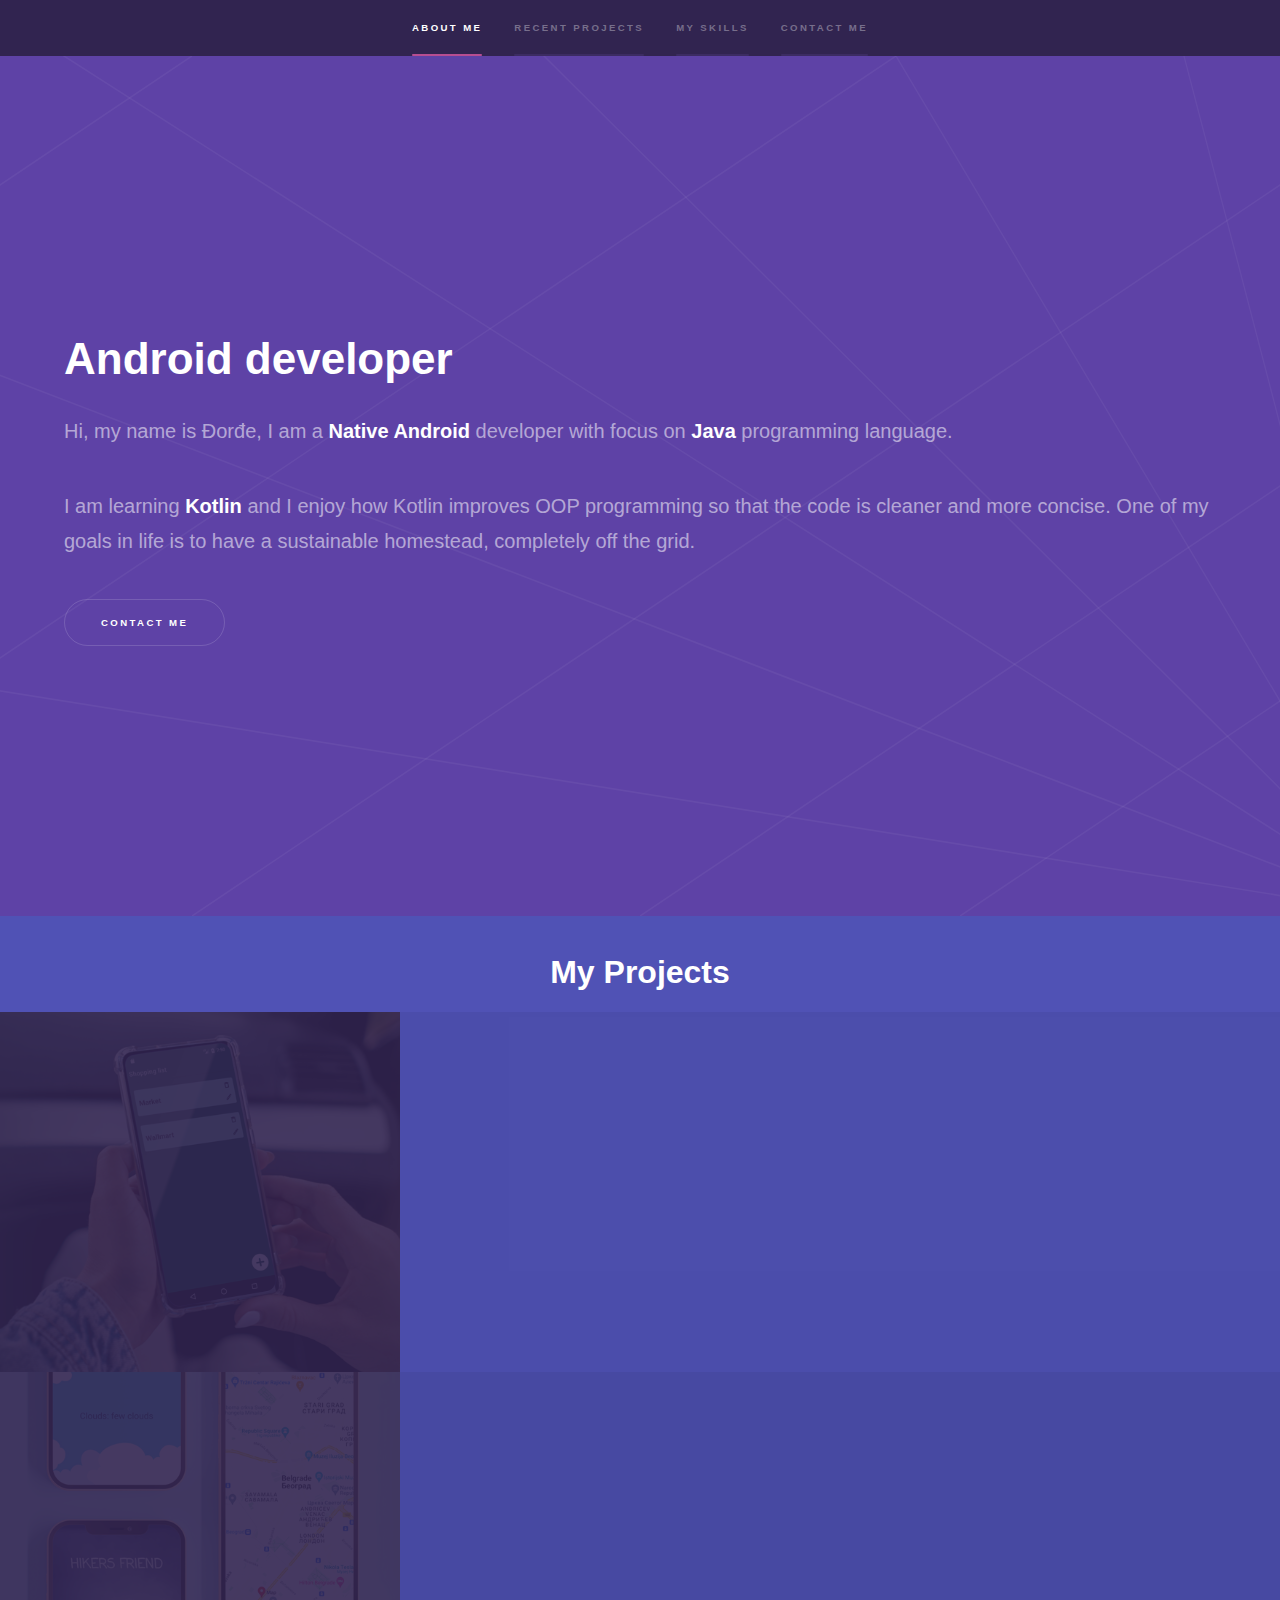
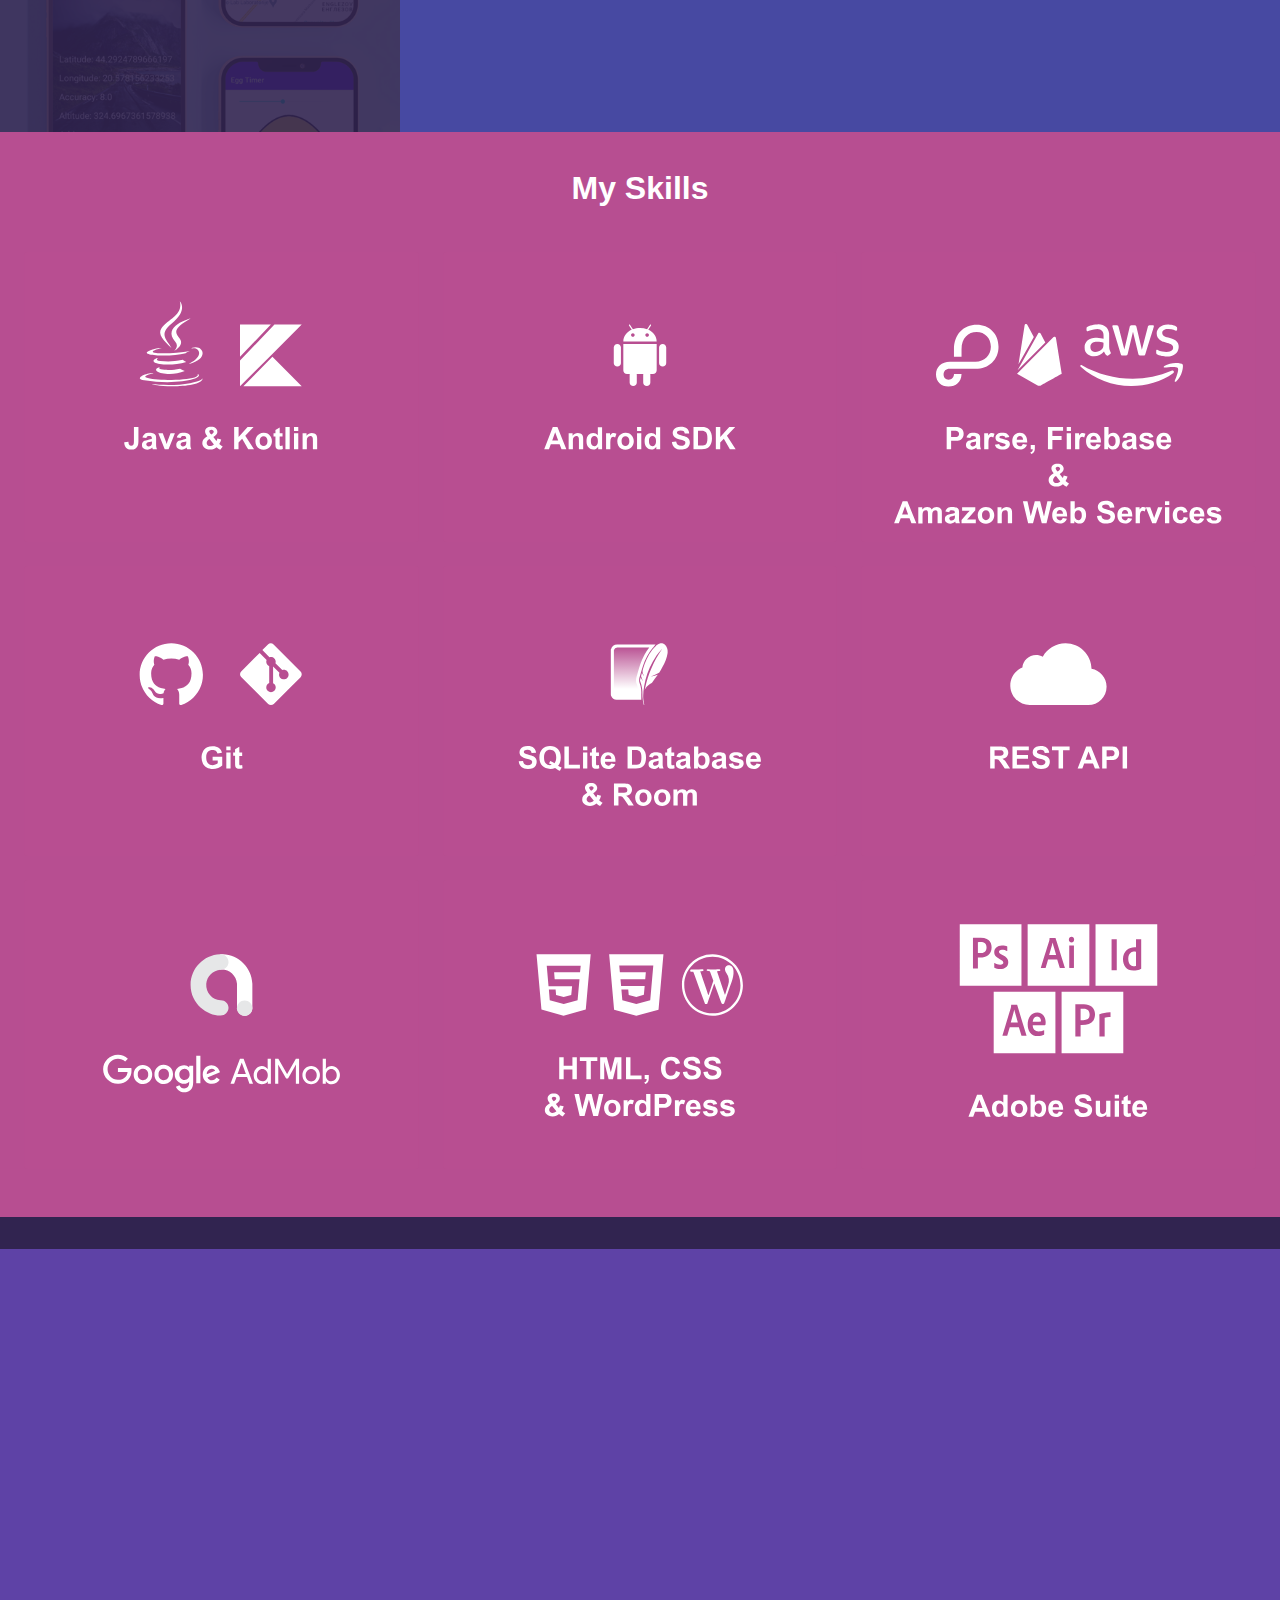
==== commit 1d23b5a6: "Final" ====
--- a/index.html
+++ b/index.html
@@ -6,7 +6,7 @@
 -->
 <html>
 	<head>
-		<title>Hyperspace by HTML5 UP</title>
+		<title>Đorđe Stanišić</title>
 		<meta charset="utf-8" />
 		<meta name="viewport" content="width=device-width, initial-scale=1, user-scalable=no" />
 		<link rel="stylesheet" href="assets/css/main.css" />
@@ -45,38 +45,27 @@
 
 				<!-- One -->
 					<section id="one" class="wrapper style2 spotlights">
+						<h2 class="skills">My Projects</h2>
 						<section>
-							<a href="#" class="image"><img src="images/pic01.jpg" alt="" data-position="center center" /></a>
+							<a href="smart-shopping-list.html" class="image"><img src="images/phone-mockup.png" alt="" data-position="center center" /></a>
 							<div class="content">
 								<div class="inner">
-									<h2>Sed ipsum dolor</h2>
-									<p>Phasellus convallis elit id ullamcorper pulvinar. Duis aliquam turpis mauris, eu ultricies erat malesuada quis. Aliquam dapibus.</p>
+									<h2><a href="smart-shopping-list.html">Smart Shopping list</a></h2>
+									<p>Shopping list app that alows user to create categories, and items inside categories. Both can be edited or deleted.</p>
 									<ul class="actions">
-										<li><a href="generic.html" class="button">Learn more</a></li>
+										<li><a href="smart-shopping-list.html" class="button">Learn more</a></li>
 									</ul>
 								</div>
 							</div>
 						</section>
 						<section>
-							<a href="#" class="image"><img src="images/pic02.jpg" alt="" data-position="top center" /></a>
+							<a href="miscellaneous-apps.html" class="image"><img src="images/miscellaneous-apps.png" alt="" data-position="top center" /></a>
 							<div class="content">
 								<div class="inner">
-									<h2>Feugiat consequat</h2>
+									<h2><a href="miscellaneous-apps.html">Miscellaneous apps</a></h2>
 									<p>Phasellus convallis elit id ullamcorper pulvinar. Duis aliquam turpis mauris, eu ultricies erat malesuada quis. Aliquam dapibus.</p>
 									<ul class="actions">
-										<li><a href="generic.html" class="button">Learn more</a></li>
-									</ul>
-								</div>
-							</div>
-						</section>
-						<section>
-							<a href="#" class="image"><img src="images/pic03.jpg" alt="" data-position="25% 25%" /></a>
-							<div class="content">
-								<div class="inner">
-									<h2>Ultricies aliquam</h2>
-									<p>Phasellus convallis elit id ullamcorper pulvinar. Duis aliquam turpis mauris, eu ultricies erat malesuada quis. Aliquam dapibus.</p>
-									<ul class="actions">
-										<li><a href="generic.html" class="button">Learn more</a></li>
+										<li><a href="miscellaneous-apps.html" class="button">Learn more</a></li>
 									</ul>
 								</div>
 							</div>
@@ -118,18 +107,18 @@
 										</li></ul></div>
 									<div class="col-3"><ul class="contact">
 										<li>
-											<h3><a href="https://www.linkedin.com/in/djostanisic/" class="icon brands fa-linkedin"> LinkedIn</a></h3>
-											<span><a href="https://www.linkedin.com/in/djostanisic/">Djordje Stanisic</a></span>
+											<h3><a href="https://www.linkedin.com/in/djostanisic/"target="_blank" class="icon brands fa-linkedin"> LinkedIn</a></h3>
+											<span><a href="https://www.linkedin.com/in/djostanisic/" target="_blank">Djordje Stanisic</a></span>
 										</li></ul></div>
 									<div class="col-3"><ul class="contact">
 										<li>
-											<h3><a href="https://github.com/Djostanisic" class="icon brands fa-github"> GitHub</a></h3>
-											<span><a href="https://github.com/Djostanisic">Djostanisic</a></span>
+											<h3><a href="https://github.com/Djostanisic" target="_blank" class="icon brands fa-github"> GitHub</a></h3>
+											<span><a href="https://github.com/Djostanisic" target="_blank">Djostanisic</a></span>
 										</li></ul></div>
 									<div class="col-3"><ul class="contact">
 										<li>
-											<h3 class="icon brands fa-google-play"> Google Play</h3>
-											<p>djostanisic@gmail.com</p>
+											<a href="https://play.google.com/store/apps/developer?id=Djostanisic" target="_blank"><h3 class="icon brands fa-google-play"> Google Play</h3>
+											<p>Djostanisic</p></a>
 										</li></ul></div>
 									</div>
 							</div>
--- a/assets/css/main.css
+++ b/assets/css/main.css
@@ -76,10 +76,18 @@
 	justify-content: center;
 	padding-top: 1em;
 	
-	font-size:5rem;
+	font-size:3rem;
 }
 
 /* Basic */
+
+	p.miscellanous{
+		margin-bottom: 0.5em;
+	}
+
+	ul.miscellanous{
+		margin-bottom: 0.5em;
+	}
 
 	@-ms-viewport {
 		width: device-width;
@@ -89,12 +97,19 @@
 		-ms-overflow-style: scrollbar;
 	}
 
-	@media screen and (max-width: 480px) {
+	@media screen and (max-width: 600px) {
 
 		html, body {
 			min-width: 320px;
 		}
-
+	
+		.skills{
+			font-size: 2rem;
+		}
+
+		.row > .col-4 {
+			width: 50%;
+		  }
 	}
 
 	html {
@@ -144,12 +159,20 @@
 				font-size: 12pt;
 			}
 
+			.skills{
+				font-size: 2rem;
+			}
+
 		}
 
 		@media screen and (max-width: 360px) {
 
 			body, input, select, textarea {
 				font-size: 11pt;
+			}
+
+			.row > .col-4{
+				width: 50%;
 			}
 
 		}
@@ -397,7 +420,7 @@
 		}
 
 		.row > .col-3 {
-			width: 25%;
+			width: 50%;
 		}
 
 		.row > .off-3 {
@@ -1630,7 +1653,7 @@
 				.row > .col-4-xsmall {
 					width: 33.33333%;
 				}
-
+				
 				.row > .off-4-xsmall {
 					margin-left: 33.33333%;
 				}
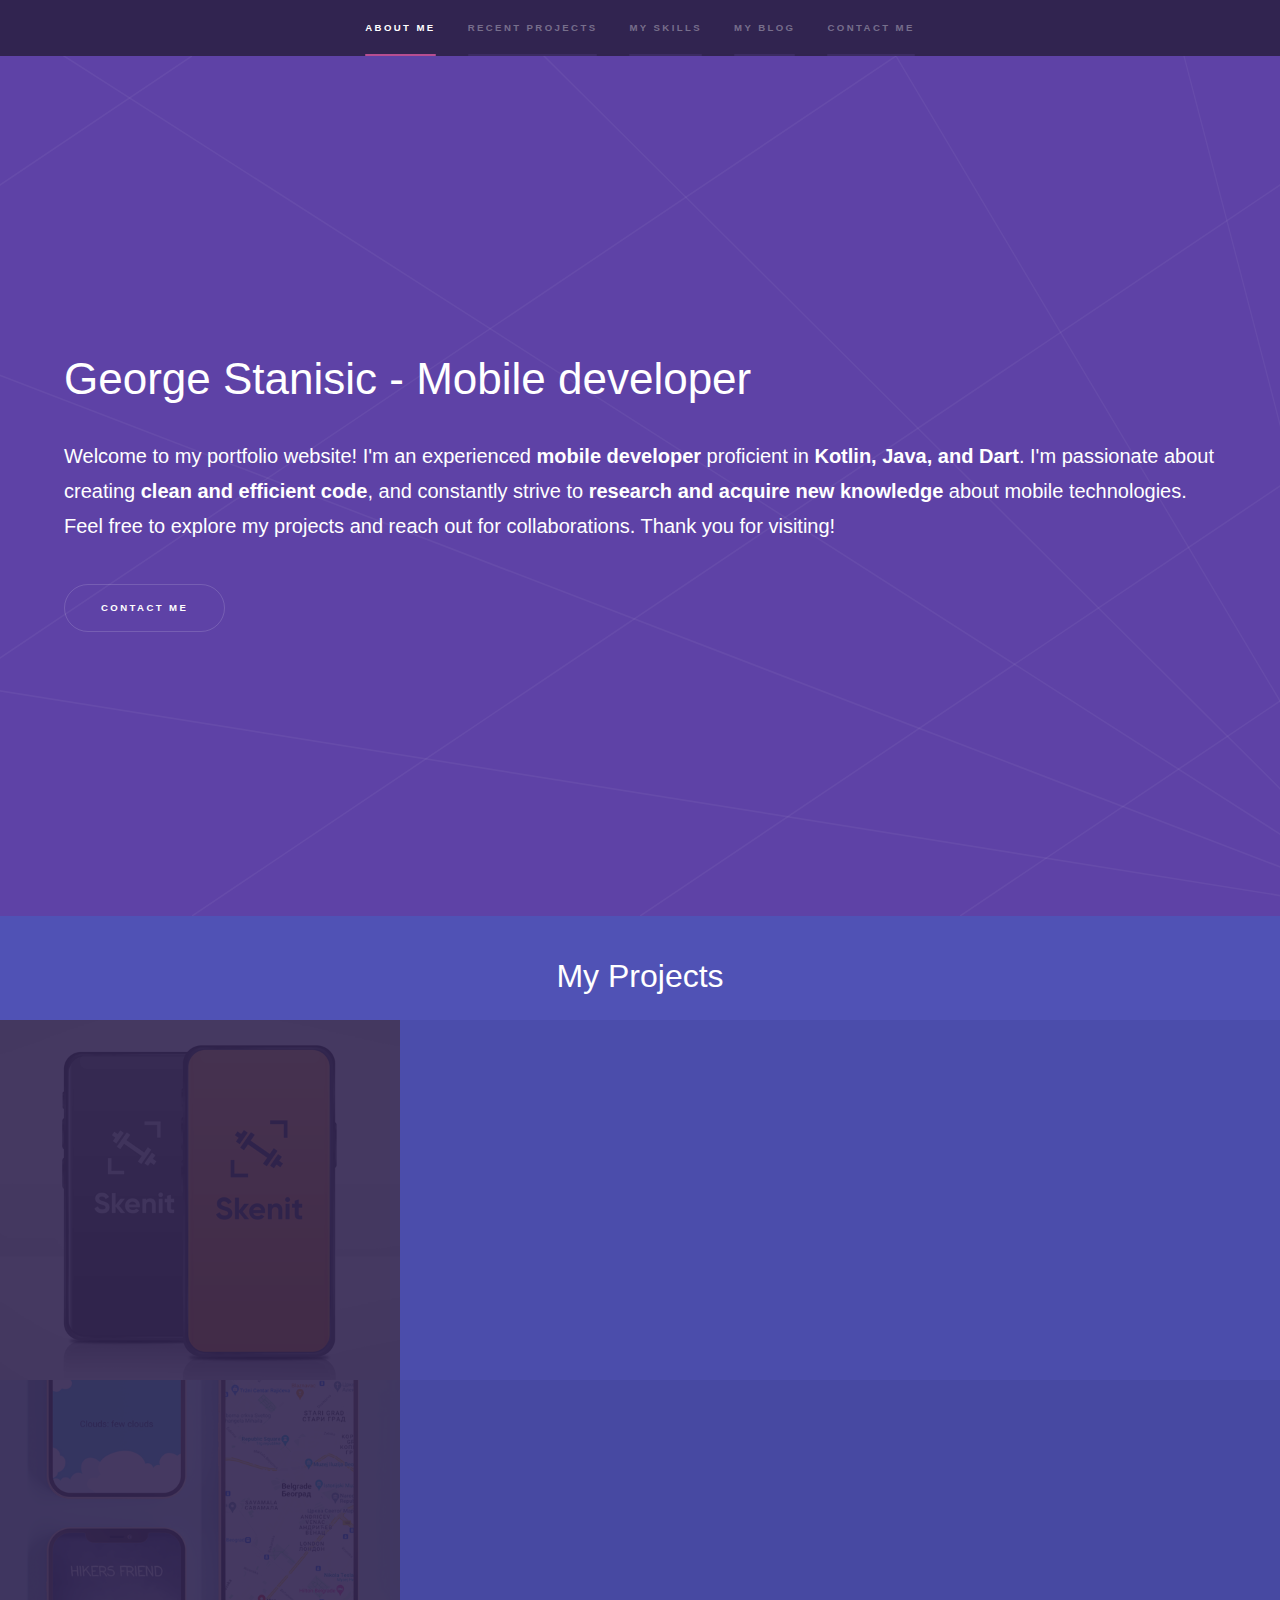
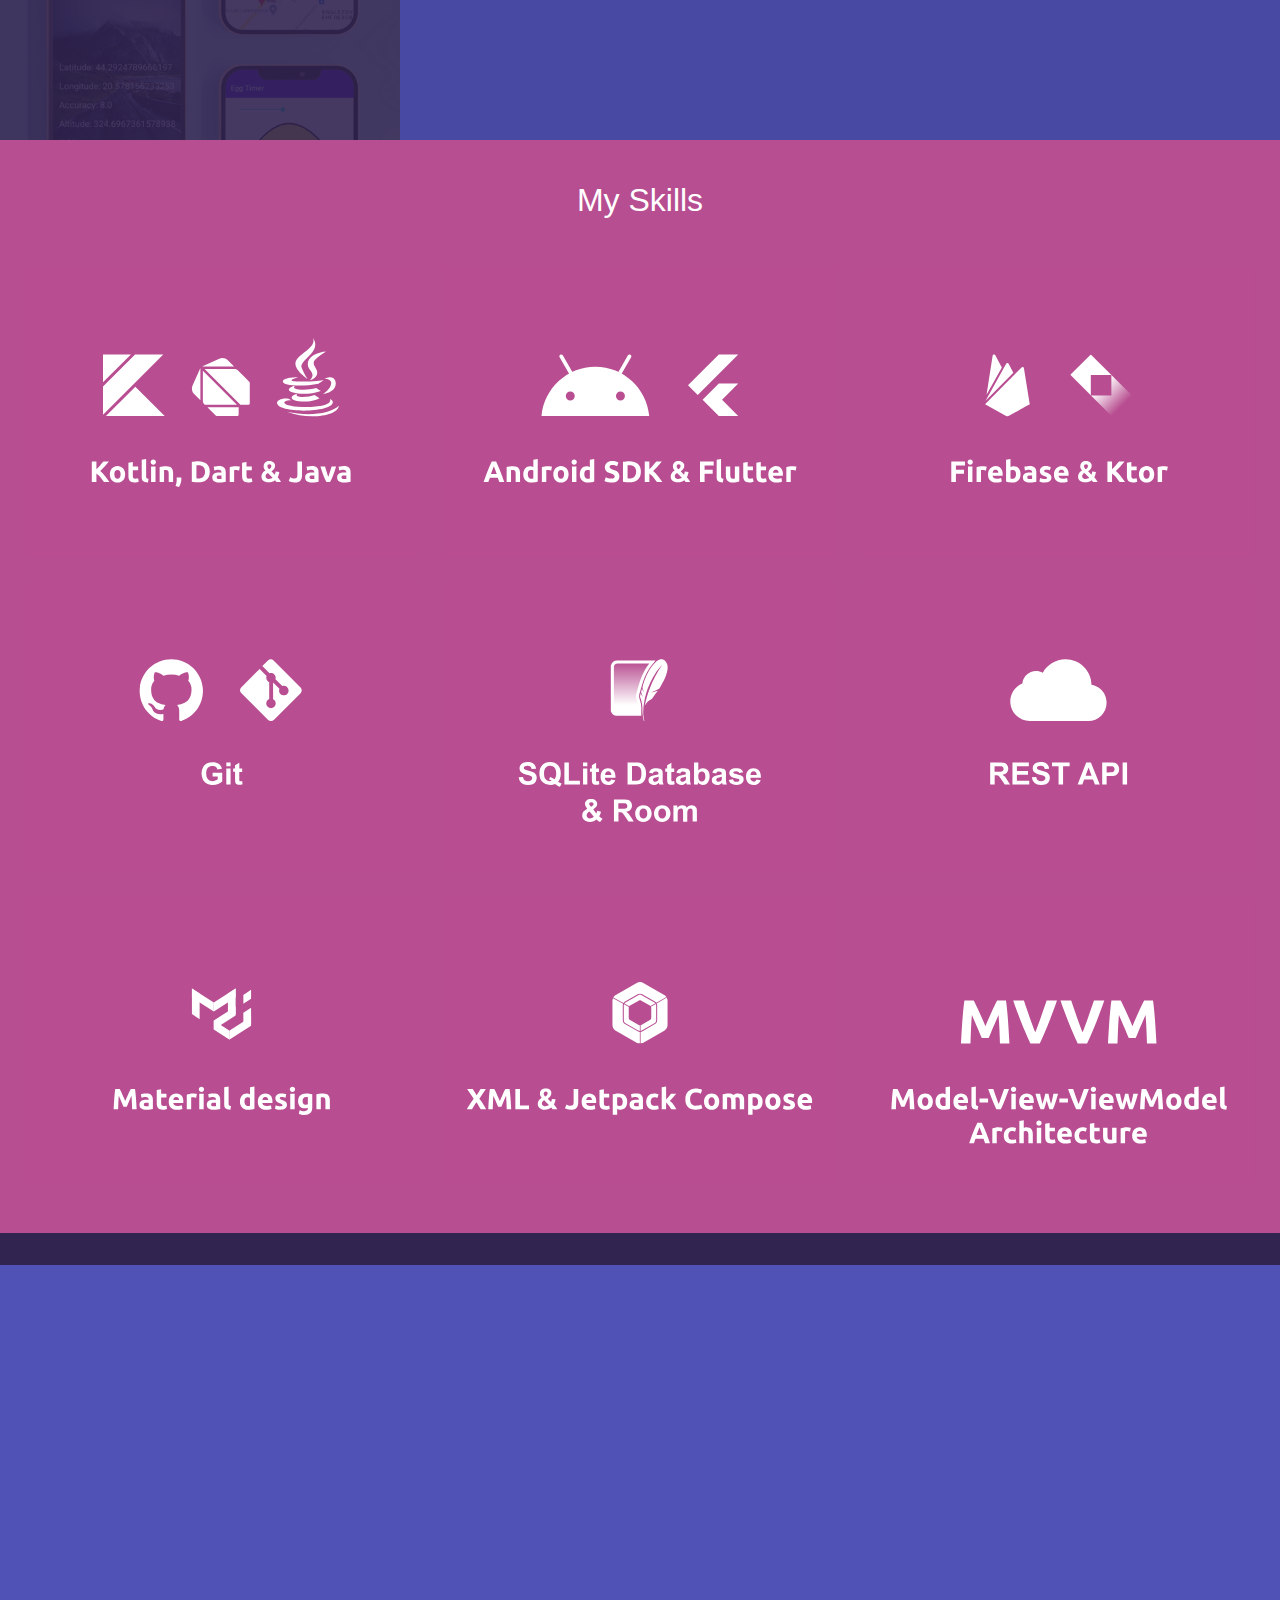
==== commit a1f7d56d: "new changes" ====
--- a/index.html
+++ b/index.html
@@ -22,7 +22,8 @@
 							<li><a href="#intro">About Me</a></li>
 							<li><a href="#one">Recent Projects</a></li>
 							<li><a href="#two">my Skills</a></li>
-							<li><a href="#three">Contact me</a></li>
+							<li><a href="#three">My Blog</a></li>
+							<li><a href="#four">Contact me</a></li>
 						</ul>
 					</nav>
 				</div>
@@ -34,9 +35,13 @@
 				<!-- Intro -->
 					<section id="intro" class="wrapper style1 fullscreen fade-up">
 						<div class="inner">
-							<h1>Android developer</h1>
-							<p>Hi, my name is Đorđe, I am a <strong>Native Android</strong> developer with focus on <strong>Java</strong> programming language.</p>
-							<p>I am learning <strong>Kotlin</strong> and I enjoy how Kotlin improves OOP programming so that the code is cleaner and more concise. One of my goals in life is to have a sustainable homestead, completely off the grid.</p>
+							<h1>George Stanisic - Mobile developer</h1>
+							<p>Welcome to my portfolio website! I'm an experienced <strong>mobile developer</strong> 
+								proficient in <strong>Kotlin, Java, and Dart</strong>. 
+								I'm passionate about creating <strong>clean and efficient code</strong>, 
+								and constantly strive to <strong>research and acquire new knowledge</strong>
+								about mobile technologies. Feel free to explore my projects and reach out 
+								for collaborations. Thank you for visiting!</p>
 							<ul class="actions">
 								<li><a href="#three" class="button scrolly">contact me</a></li>
 							</ul>
@@ -47,19 +52,19 @@
 					<section id="one" class="wrapper style2 spotlights">
 						<h2 class="skills">My Projects</h2>
 						<section>
-							<a href="smart-shopping-list.html" class="image"><img src="images/phone-mockup.png" alt="" data-position="center center" /></a>
+							<a href="smart-shopping-list.html" class="image"><img src="images/phone-mockup.png" alt="Skenit app" data-position="center center" /></a>
 							<div class="content">
 								<div class="inner">
-									<h2><a href="smart-shopping-list.html">Smart Shopping list</a></h2>
-									<p>Shopping list app that alows user to create categories, and items inside categories. Both can be edited or deleted.</p>
+									<h2><a href="smart-shopping-list.html">Skenit</a></h2>
+									<p>Skenit is an application intended for all trainers and fitness studios who have seen the shortcomings and problems of using multiple tools for recording the activities of exercisers and organizing training, and want to simplify and automate daily activities.</p>
 									<ul class="actions">
-										<li><a href="smart-shopping-list.html" class="button">Learn more</a></li>
+										<li><a href="skenit.html" class="button">Learn more</a></li>
 									</ul>
 								</div>
 							</div>
 						</section>
 						<section>
-							<a href="miscellaneous-apps.html" class="image"><img src="images/miscellaneous-apps.png" alt="" data-position="top center" /></a>
+							<a href="miscellaneous-apps.html" class="image"><img src="images/miscellaneous-apps.png" alt="Miscellanous apps" data-position="top center" /></a>
 							<div class="content">
 								<div class="inner">
 									<h2><a href="miscellaneous-apps.html">Miscellaneous apps</a></h2>
@@ -71,7 +76,6 @@
 							</div>
 						</section>
 					</section>
-
 				<!-- Two -->
 					<section id="two" class="wrapper style3 fade-up">
 				
@@ -93,10 +97,64 @@
 					</section>
 
 				<!-- Three -->
-					<section id="three" class="wrapper style1 fade-up">
+				<section id="three" class="wrapper style2 fade-up">
+					<div class="inner">
+						<h2>My Blog</h2>
+						<div class="features">
+							<section>
+								<a href="https://crystalpigeon.com/blog/custom-bar-chart-for-android-tutorial/"  target="_blank">
+								<img src="images/data-visualization-tutorial-djostanisic" alt="Custom bar chart for android - tutorial" style="width: 50%;" />
+								<h3>Custom bar chart for android - tutorial</h3>
+								<p>Learn how to implement data visualization in your app. Data visualization offers an easy approach to observing and analyzing trends, outliers, and patterns in data by utilizing visual components like charts, graphs, and maps.</p>
+								</a>
+							</section>
+							<section>
+								<a href="https://crystalpigeon.com/blog/mobile-app-vs-website-what-is-best-for-your-business/"  target="_blank">
+								<img src="images/mobile-app-vs-website-djostanisic" alt="Mobile app vs website. What is best for your business" style="width: 50%;" />
+								<h3>Mobile app vs. Website: What is best for your business</h3>
+								<p>As a CEO or business owner, you have probably considered how to attract customers and what strategy to use, such as whether to develop a website or mobile application.</p>
+								</a>
+							</section>
+							<section>
+								<a href="https://crystalpigeon.com/blog/troubleshooting-common-android-studio-bugs-tips-and-solutions/"  target="_blank">
+								<img src="images/common-android-studio-bug-djostanisic-2023" alt="Common android studio bugs" style="width: 50%;" />
+								<h3>Common android studio bugs</h3>
+								<p>In this article you can find few common issues that users face when working with android studio, along with some potential solutions.</p>
+								</a>
+							</section>
+							<section>
+								<a href="https://crystalpigeon.com/blog/frontend-vs-backend-what-is-the-difference/"  target="_blank">
+								<img src="images/frontend-vs-backend-djostanisic" alt="Frontend vs backend" style="width: 50%;" />
+								<h3>Frontend vs. backend: What is the difference</h3>
+								<p>Let’s clear up some of the ambiguity around some of these technical phrases.</p>
+								</a>
+							</section>
+							<section>
+								<a href="https://crystalpigeon.com/blog/how-to-become-a-self-taught-programmer/"  target="_blank">
+								<img src="images/self-tught-developer-djostanisic" alt="Self taught developer" style="width: 50%;" />
+								<h3>How to become a self-taught developer</h3>
+								<p>Everything you need to know about becoming a self-taught developer, from my personal experience.</p>
+								</a>
+							</section>
+							<section>
+								<h3 >More blog posts coming soon...</h3>
+							</section>
+							
+						</div>
+				
+					</div>
+				</section>
+
+				<!-- Four -->
+					<section id="four" class="wrapper style1 fade-up">
 						<div class="inner">
 							<h2>Contact Me</h2>
-							<p>Phasellus convallis elit id ullamcorper pulvinar. Duis aliquam turpis mauris, eu ultricies erat malesuada quis. Aliquam dapibus, lacus eget hendrerit bibendum, urna est aliquam sem, sit amet imperdiet est velit quis lorem.</p>
+							<p><strong>Let's connect!</strong> If you have any inquiries, project proposals, 
+								or just want to say hello, feel free to reach out to me. 
+								I'm excited to hear from you and discuss potential collaborations. 
+								You can use the form below or email me directly at 
+								<strong>djostanisic@gmail.com</strong>. 
+								<strong>Looking forward to connecting with you!</strong></p>
 							
 							<div class="box alt">
 								<div class="row gtr-uniform">
@@ -107,7 +165,7 @@
 										</li></ul></div>
 									<div class="col-3"><ul class="contact">
 										<li>
-											<h3><a href="https://www.linkedin.com/in/djostanisic/"target="_blank" class="icon brands fa-linkedin"> LinkedIn</a></h3>
+											<h3><a href="https://www.linkedin.com/in/djostanisic/"ß class="icon brands fa-linkedin"> LinkedIn</a></h3>
 											<span><a href="https://www.linkedin.com/in/djostanisic/" target="_blank">Djordje Stanisic</a></span>
 										</li></ul></div>
 									<div class="col-3"><ul class="contact">
--- a/assets/css/main.css
+++ b/assets/css/main.css
@@ -138,7 +138,7 @@
 /* Type */
 
 	body, input, select, textarea {
-		color: rgba(255, 255, 255, 0.55);
+		color: rgb(255, 255, 255);
 		font-family: Arial, Helvetica, sans-serif;
 		font-size: 16.5pt;
 		font-weight: normal;
@@ -209,6 +209,7 @@
 		color: #ffffff;
 		font-weight: bold;
 		line-height: 1.5;
+		font:inherit;
 		margin: 0 0 0.5em 0;
 	}
 
@@ -3938,4 +3939,265 @@
 				background-attachment: scroll;
 			}
 
-		}+		}
+
+
+
+
+	/* new added*/
+
+	.heading {
+		text-align: center;
+		color: #454343;
+		font-size: 30px;
+		font-weight: 700;
+		position: relative;
+		margin-bottom: 70px;
+		text-transform: uppercase;
+		z-index: 999;
+	}
+	.white-heading{
+		color: #ffffff;
+	}
+	.heading:after {
+		content: ' ';
+		position: absolute;
+		top: 100%;
+		left: 50%;
+		height: 40px;
+		width: 180px;
+		border-radius: 4px;
+		transform: translateX(-50%);
+		background: url(https://i.ibb.co/G32GT0L/heading-line.png);
+		background-repeat: no-repeat;
+		background-position: center;
+	}
+	.white-heading:after {
+		background: url(img/heading-line-white.png);
+		background-repeat: no-repeat;
+		background-position: center;
+	}
+	
+	.heading span {
+		font-size: 18px;
+		display: block;
+		font-weight: 500;
+	}
+	.white-heading span {
+		color: #ffffff;
+	}
+	/* clearfix */
+	.owl-carousel .owl-wrapper:after {
+		content: ".";
+		display: block;
+		clear: both;
+		visibility: hidden;
+		line-height: 0;
+		height: 0;
+	}
+	/* display none until init */
+	.owl-carousel{
+		display: none;
+		position: relative;
+		width: 100%;
+		-ms-touch-action: pan-y;
+	}
+	.owl-carousel .owl-wrapper{
+		display: none;
+		position: relative;
+		-webkit-transform: translate3d(0px, 0px, 0px);
+	}
+	.owl-carousel .owl-wrapper-outer{
+		overflow: hidden;
+		position: relative;
+		width: 100%;
+	}
+	.owl-carousel .owl-wrapper-outer.autoHeight{
+		-webkit-transition: height 500ms ease-in-out;
+		-moz-transition: height 500ms ease-in-out;
+		-ms-transition: height 500ms ease-in-out;
+		-o-transition: height 500ms ease-in-out;
+		transition: height 500ms ease-in-out;
+	}
+	.owl-carousel .owl-item img{
+		max-width: 100%;
+	}
+	.owl-carousel .item {
+		padding: 0 7.5px;
+	}
+	.owl-carousel .owl-item{
+		float: left;
+	}
+	.owl-controls .owl-page,
+	.owl-controls .owl-buttons div{
+		cursor: pointer;
+	}
+	.owl-controls {
+		-webkit-user-select: none;
+		-khtml-user-select: none;
+		-moz-user-select: none;
+		-ms-user-select: none;
+		user-select: none;
+		-webkit-tap-highlight-color: rgba(0, 0, 0, 0);
+	}
+	
+	/* mouse grab icon */
+	.grabbing { 
+		cursor:url(grabbing.png) 8 8, move;
+	}
+	
+	/* fix */
+	.owl-carousel  .owl-wrapper,
+	.owl-carousel  .owl-item{
+		-webkit-backface-visibility: hidden;
+		-moz-backface-visibility:    hidden;
+		-ms-backface-visibility:     hidden;
+	  -webkit-transform: translate3d(0,0,0);
+	  -moz-transform: translate3d(0,0,0);
+	  -ms-transform: translate3d(0,0,0);
+	}
+	
+	#demo1 .customNavigation, #demo2 .customNavigation {
+		top: 50%;
+		position: absolute;
+		width: 100%;
+		left: 0px;
+		margin-top: -40px;
+	}
+	#demo1 .customNavigation .btn, #demo2 .customNavigation .btn {
+		padding: 0px;
+	}
+	#demo1 .customNavigation .btn.prev, #demo2 .customNavigation .btn.prev {
+		position: relative;
+		left:-76px;
+	}
+	#demo1 .customNavigation .btn.next, #demo2 .customNavigation .btn.next {
+		position: relative;
+			right: -70px;
+		float: right;
+	}
+	div#demo1 {
+		position: relative;
+	}
+	
+	.user-blog {
+		background: #faf2e8;
+		padding: 50px 0 50px;
+	}
+	.user-blog:before {
+		position: absolute;
+		top: -100px;
+		left: 0;
+		content: " ";
+		background: url(img/user-blog.png);
+		background-size: 100% 100px;
+		width: 100%;
+		height: 100px;
+		float: left;
+		z-index: 99;
+	}
+	div#owl-demo1 .item {
+		padding: 0 15px;
+	}
+	.blog-grid {
+		background: #fff;
+		box-shadow: 0px 0px 20px #c3c3c3;
+		margin: 10px 0;
+		border: 1px solid #d6d6d6;
+		border-radius: 1px;
+	}
+	
+	.discretion-blog {
+		padding: 15px;
+	}
+	
+	.discretion-blog p {
+		font-size: 15px;
+		color: #454343;
+	}
+	
+	.discretion-blog h4 {
+		color: #454343;
+		font-size: 16px;
+		font-weight: 700;
+		text-transform: uppercase;
+	}
+	
+	.discretion-blog .btn {
+		color: #fefeff;
+		background: #454343;
+		width: 100%;
+		text-transform: uppercase;
+		border-radius: 0px;
+		margin-top: 10px;
+		-webkit-transform: perspective(1px) translateZ(0);
+		-moz-transform: perspective(1px) translateZ(0);
+		-o-transform: perspective(1px) translateZ(0);
+		transform: perspective(122px) translateZ(0);
+	}
+	
+	
+	.discretion-blog .btn:hover {
+		color: #ffffff;
+	}
+	.discretion-blog .btn:before {
+		content: "";
+		position: absolute;
+		z-index: -1;
+		top: 0;
+		left: 0;
+		right: 0;
+		bottom: 0;
+		background: #79b82d;
+		-webkit-transform: scaleX(0);
+		transform: scaleX(0);
+		-webkit-transform-origin: 0 50%;
+		transform-origin: 0 50%;
+		-webkit-transition-property: transform;
+		transition-property: transform;
+		-webkit-transition-duration: 0.3s;
+		transition-duration: 0.3s;
+		-webkit-transition-timing-function: ease-out;
+		transition-timing-function: ease-out;
+		border: 2px solid #79b82d;
+	}
+	
+	.discretion-blog .btn:hover:before {
+		-webkit-transform: scaleX(1);
+		-moz-transform: scaleX(1);
+		-o-transform: scaleX(1);
+		transform: scaleX(1);
+	}
+	.date-blog {
+		background: #82b53f;
+		width: 70px;
+		position: absolute;
+		bottom: 0;
+		left: 15px;
+		color: #fff;
+		text-align: center;
+		padding: 10px 0px;
+	}
+	.date-blog:after {
+		width: 0;
+		height: 0;
+		content: "";
+		border-left: 0 solid transparent;
+		border-right: 70px solid transparent;
+		border-bottom: 12px solid #82b53f;
+		top: -11px;
+		position: absolute;
+		left: 0;
+	}
+	.img-date {
+		position: relative;
+	}
+	.user-blog .owl-theme .owl-controls .owl-page span {
+		width: 17px;
+		height: 17px;
+		background: #454343;
+		opacity: 1;
+	}
+	.user-blog .owl-theme .owl-controls .owl-page.active span, .user-blog .owl-theme .owl-controls.clickable .owl-page:hover span {
+		background: #82b53f;
+	}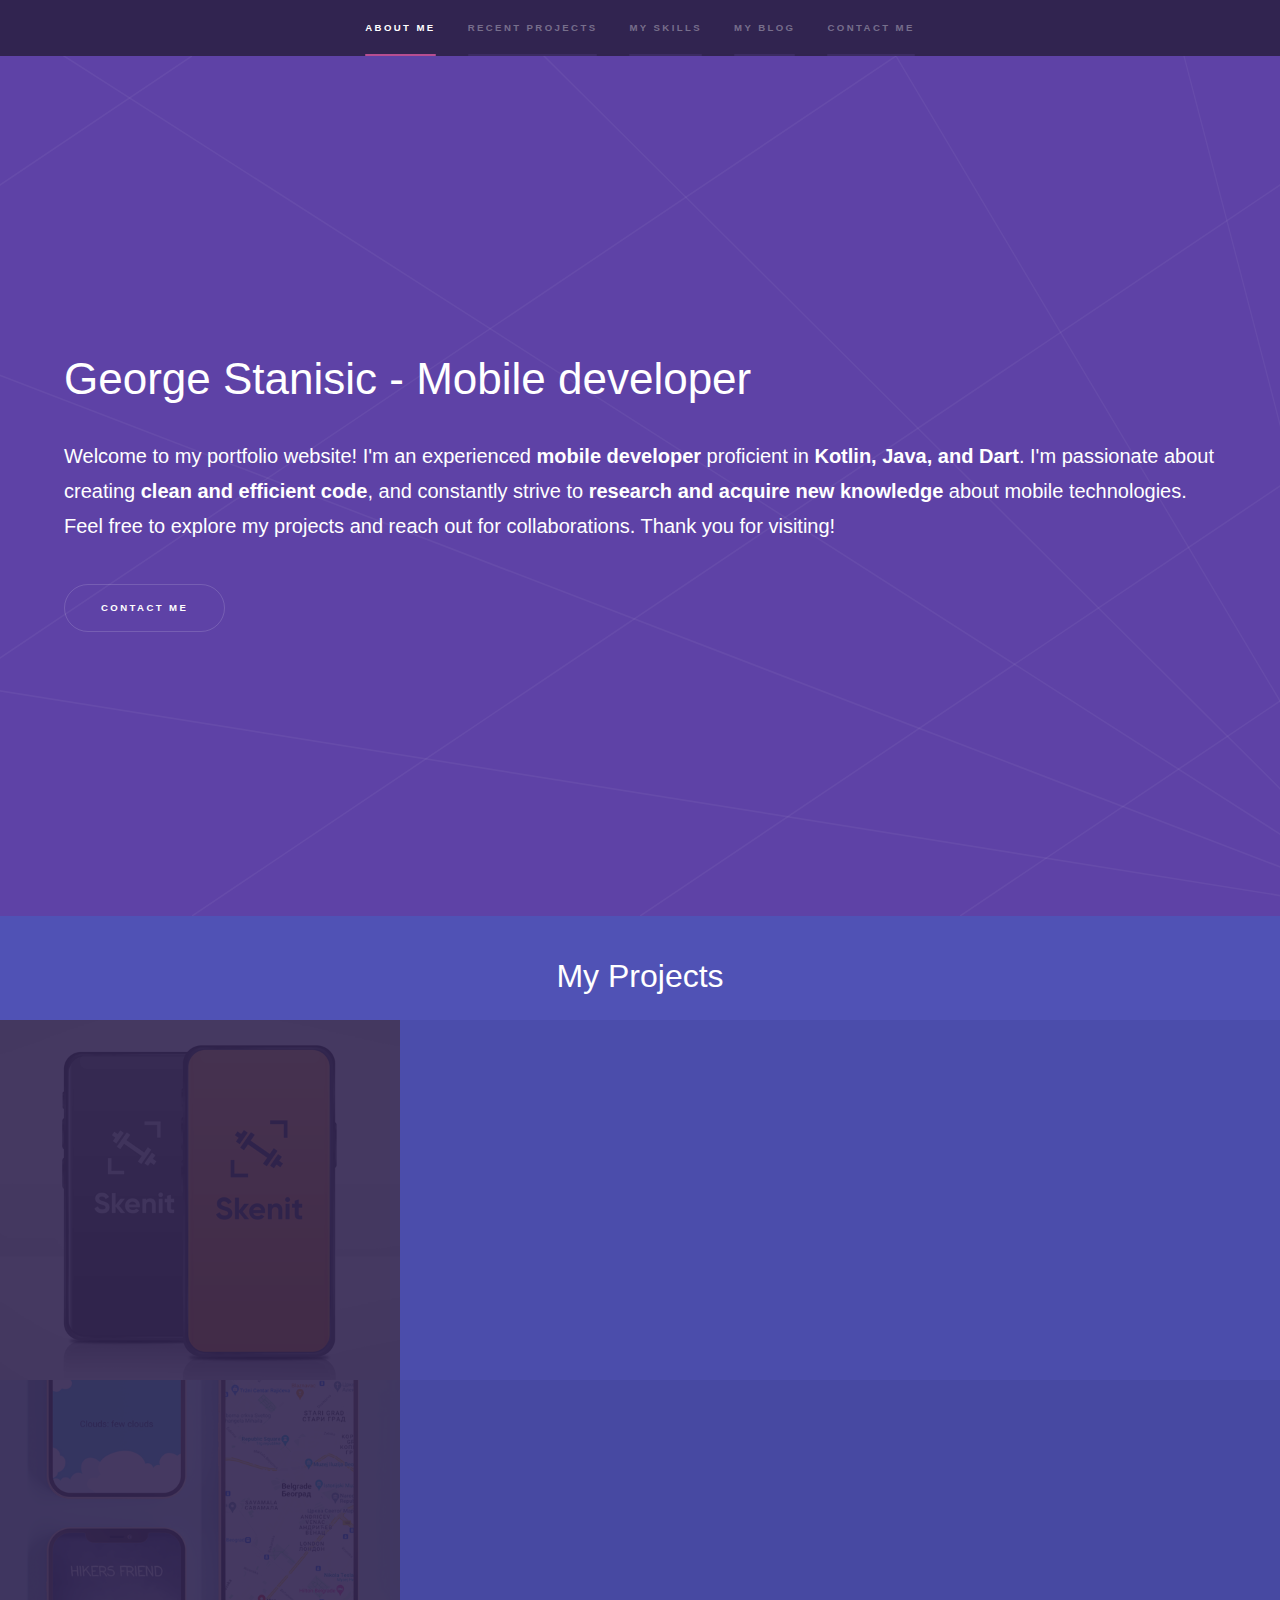
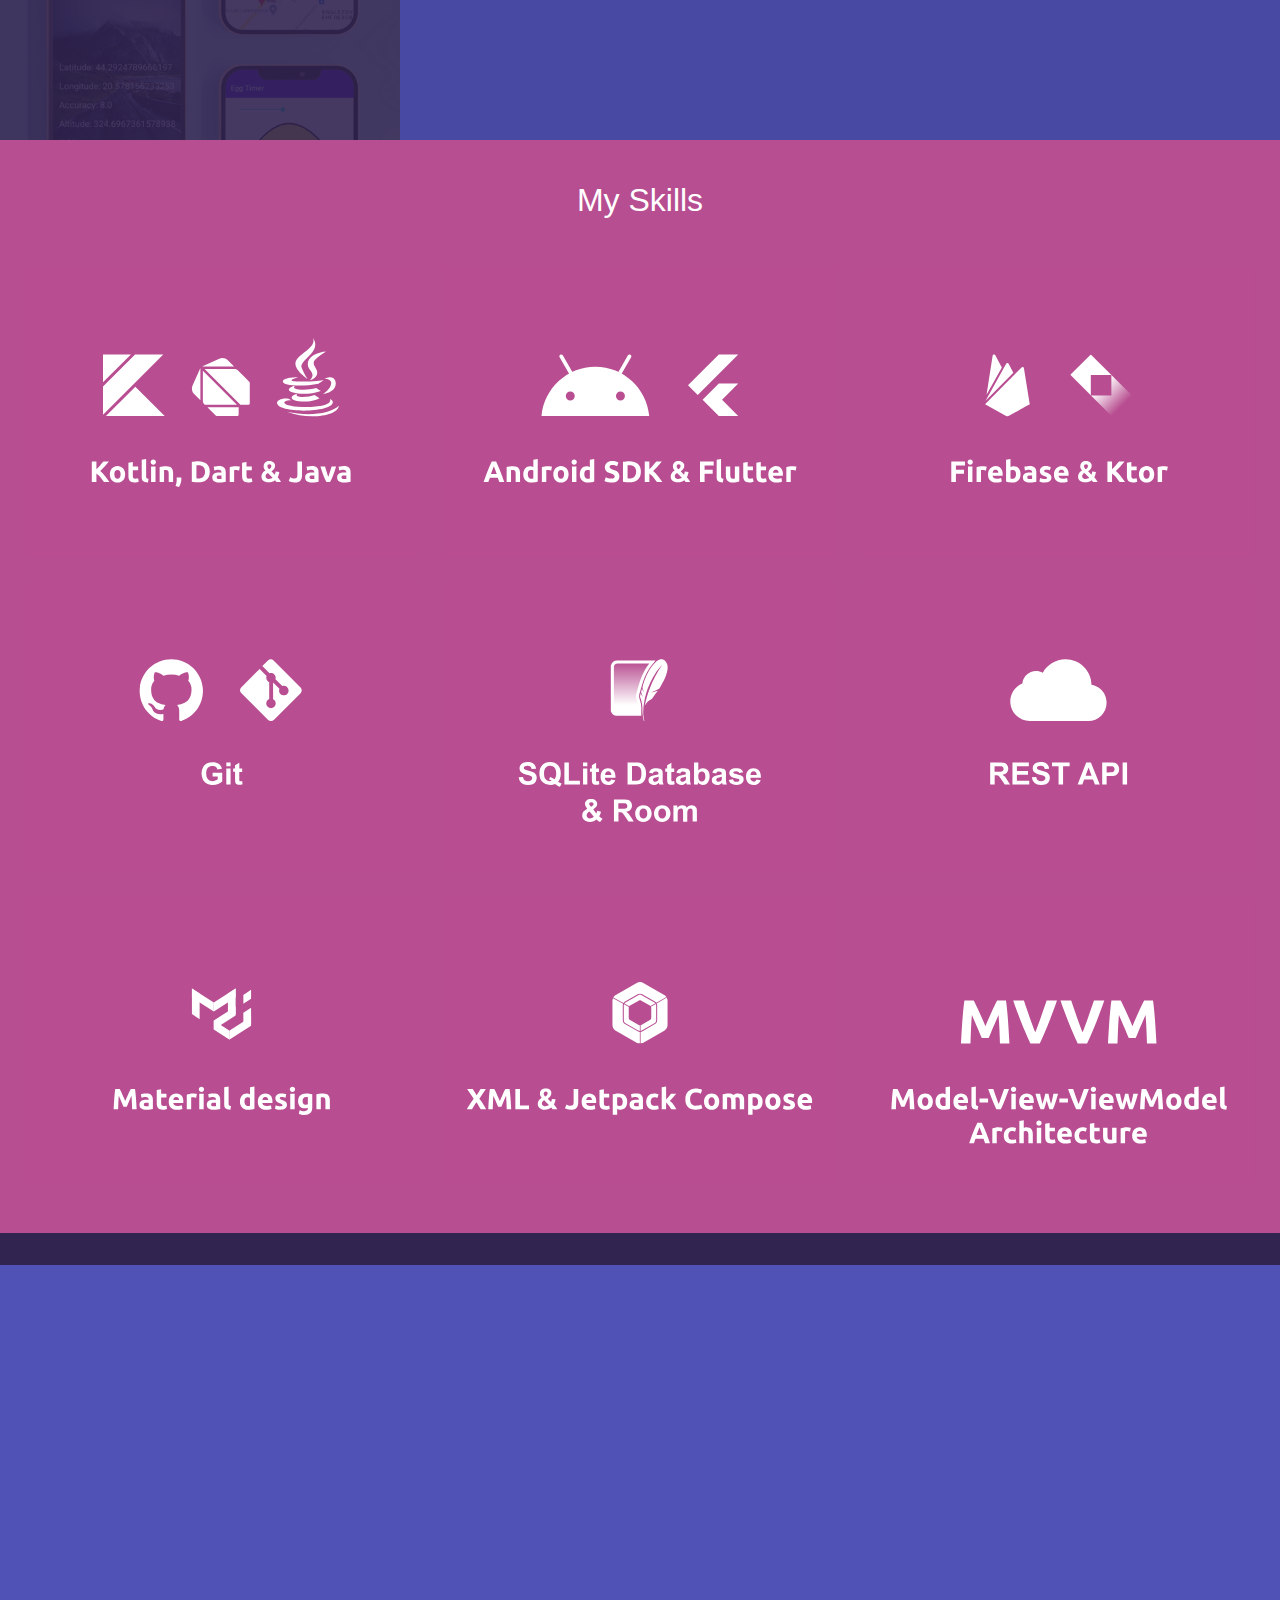
==== commit 8c6014df: "Aditional changes" ====
--- a/index.html
+++ b/index.html
@@ -102,6 +102,13 @@
 						<h2>My Blog</h2>
 						<div class="features">
 							<section>
+								<a href="https://crystalpigeon.com/blog/whats-new-in-the-android-ecosystem-google-i-o-2023/"  target="_blank">
+								<img src="images/google-io-2023-djostanisic.png" alt="Google IO 2023" style="width: 50%;" />
+								<h3>Whats new in the Android ecosystem Google I/O 2023</h3>
+								<p>The Android ecosystem is constantly evolving, with new features and updates being released regularly. Google I/O 2023, the annual developer conference held by Google, showcased some of the latest advancements in the Android platform.</p>
+								</a>
+							</section>
+							<section>
 								<a href="https://crystalpigeon.com/blog/custom-bar-chart-for-android-tutorial/"  target="_blank">
 								<img src="images/data-visualization-tutorial-djostanisic" alt="Custom bar chart for android - tutorial" style="width: 50%;" />
 								<h3>Custom bar chart for android - tutorial</h3>
@@ -136,9 +143,9 @@
 								<p>Everything you need to know about becoming a self-taught developer, from my personal experience.</p>
 								</a>
 							</section>
-							<section>
+							<!--<section>
 								<h3 >More blog posts coming soon...</h3>
-							</section>
+							</section>-->
 							
 						</div>
 				
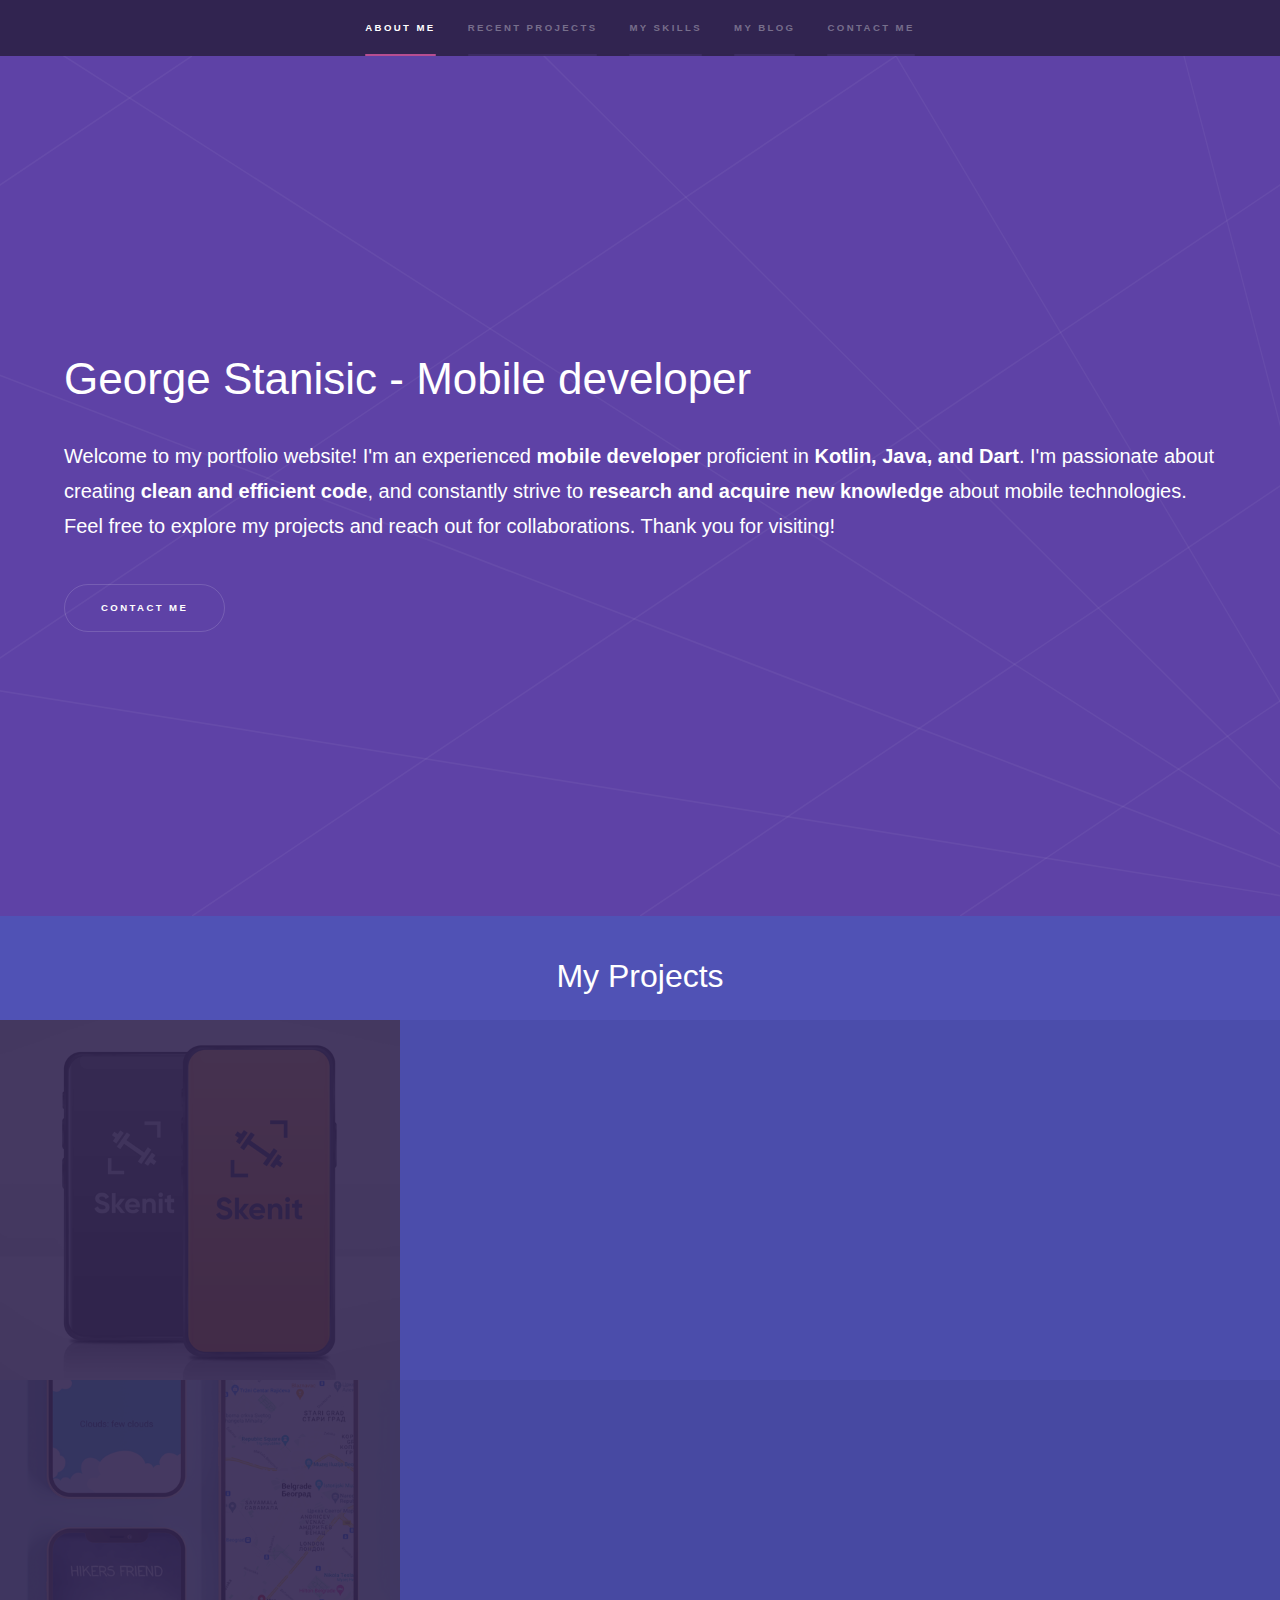
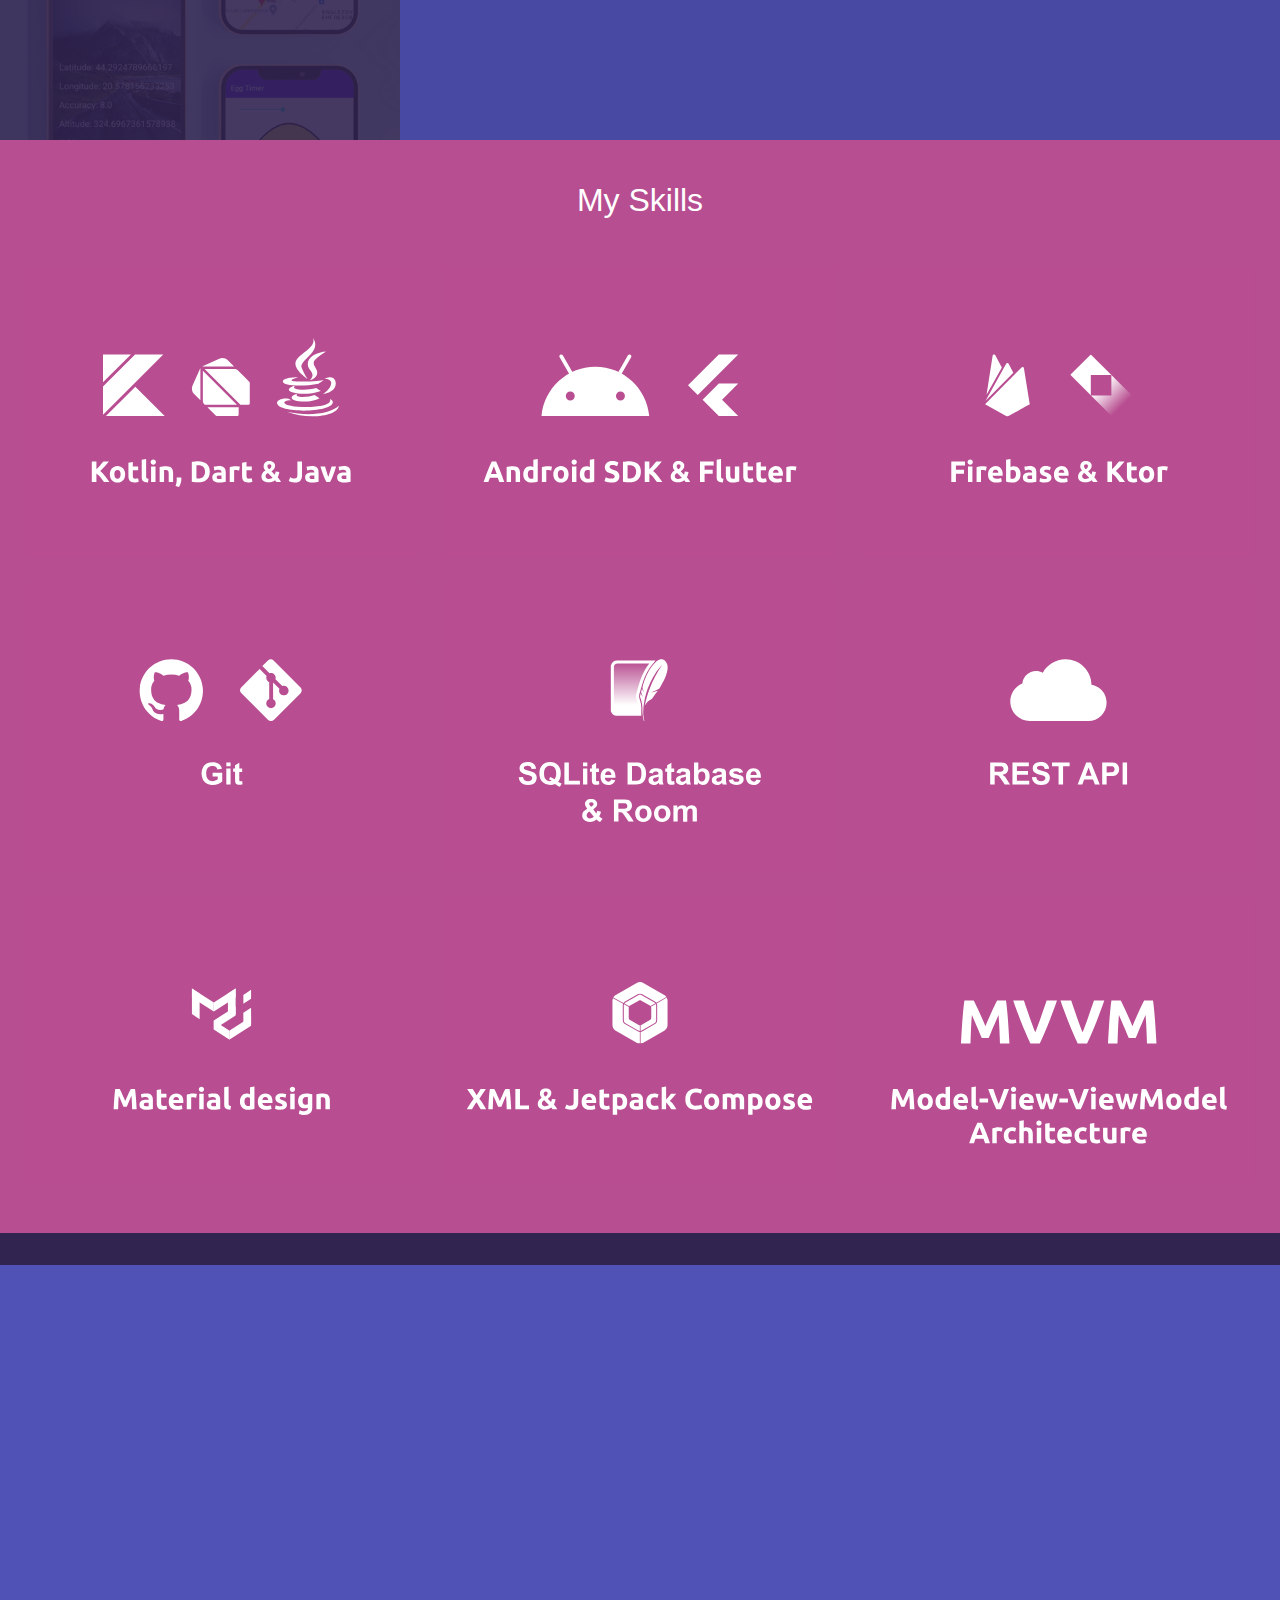
==== commit 3991231b: "Form change, and favicon code" ====
--- a/index.html
+++ b/index.html
@@ -6,6 +6,7 @@
 -->
 <html>
 	<head>
+		<link rel="icon" href="favicon.ico" type="image/x-icon">
 		<title>Đorđe Stanišić</title>
 		<meta charset="utf-8" />
 		<meta name="viewport" content="width=device-width, initial-scale=1, user-scalable=no" />
@@ -153,43 +154,59 @@
 				</section>
 
 				<!-- Four -->
-					<section id="four" class="wrapper style1 fade-up">
-						<div class="inner">
-							<h2>Contact Me</h2>
-							<p><strong>Let's connect!</strong> If you have any inquiries, project proposals, 
-								or just want to say hello, feel free to reach out to me. 
-								I'm excited to hear from you and discuss potential collaborations. 
-								You can use the form below or email me directly at 
-								<strong>djostanisic@gmail.com</strong>. 
-								<strong>Looking forward to connecting with you!</strong></p>
-							
-							<div class="box alt">
-								<div class="row gtr-uniform">
-									<div class="col-3"><ul class="contact">
-										<li>
-											<h3 class="icon solid fa-envelope"> Email</h3>
-											<p>djostanisic@gmail.com</p>
-										</li></ul></div>
-									<div class="col-3"><ul class="contact">
-										<li>
-											<h3><a href="https://www.linkedin.com/in/djostanisic/"ß class="icon brands fa-linkedin"> LinkedIn</a></h3>
-											<span><a href="https://www.linkedin.com/in/djostanisic/" target="_blank">Djordje Stanisic</a></span>
-										</li></ul></div>
-									<div class="col-3"><ul class="contact">
-										<li>
-											<h3><a href="https://github.com/Djostanisic" target="_blank" class="icon brands fa-github"> GitHub</a></h3>
-											<span><a href="https://github.com/Djostanisic" target="_blank">Djostanisic</a></span>
-										</li></ul></div>
-									<div class="col-3"><ul class="contact">
-										<li>
-											<a href="https://play.google.com/store/apps/developer?id=Djostanisic" target="_blank"><h3 class="icon brands fa-google-play"> Google Play</h3>
-											<p>Djostanisic</p></a>
-										</li></ul></div>
+				<section id="four" class="wrapper style1 fade-up">
+					<div class="inner">
+						<h2>Get in touch</h2>
+						<p><strong>Let's connect!</strong> If you have any inquiries, project proposals, 
+							or just want to say hello, feel free to reach out to me. 
+							I'm excited to hear from you and discuss potential collaborations. 
+							You can use the form below or email me directly at 
+							<strong>djostanisic@gmail.com</strong>. 
+							<br><strong>Looking forward to connecting with you!</strong></p>						<div class="split style1">
+							<section>
+								<form method="post" action="mailto:djostanisic@gmail.com">
+									<div class="fields">
+										<div class="field half">
+											<label for="name">Name</label>
+											<input type="text" name="name" id="name">
+										</div>
+										<div class="field half">
+											<label for="email">Email</label>
+											<input type="text" name="email" id="email">
+										</div>
+										<div class="field">
+											<label for="message">Message</label>
+											<textarea name="message" id="message" rows="5" data-gramm="false" wt-ignore-input="true"></textarea>
+										</div>
 									</div>
-							</div>
+									<ul class="actions">
+										<li><a href="" class="button submit">Send Message</a></li>
+									</ul>
+								</form>
+							</section>
+							<section>
+								<ul class="contact">
+									<li>
+										<h3 class="icon solid fa-envelope"> Email</h3>
+										<p>djostanisic@gmail.com</p>
+									</li>
+									<li>
+										<h3><a href="https://www.linkedin.com/in/djostanisic/"ß class="icon brands fa-linkedin"> LinkedIn</a></h3>
+										<span><a href="https://www.linkedin.com/in/djostanisic/" target="_blank">Djordje Stanisic</a></span>
+									</li>
+									<li>
+										<h3><a href="https://github.com/Djostanisic" target="_blank" class="icon brands fa-github"> GitHub</a></h3>
+										<span><a href="https://github.com/Djostanisic" target="_blank">Djostanisic</a></span>
+									</li>
+									<li>
+										<a href="https://play.google.com/store/apps/developer?id=Djostanisic" target="_blank"><h3 class="icon brands fa-google-play"> Google Play</h3>
+										<p>Djostanisic</p></a>
+									</li>
+								</ul>
+							</section>
 						</div>
-					</section>
-
+					</div>
+				</section>
 			</div>	
 		<!-- Scripts -->
 			<script src="assets/js/jquery.min.js"></script>
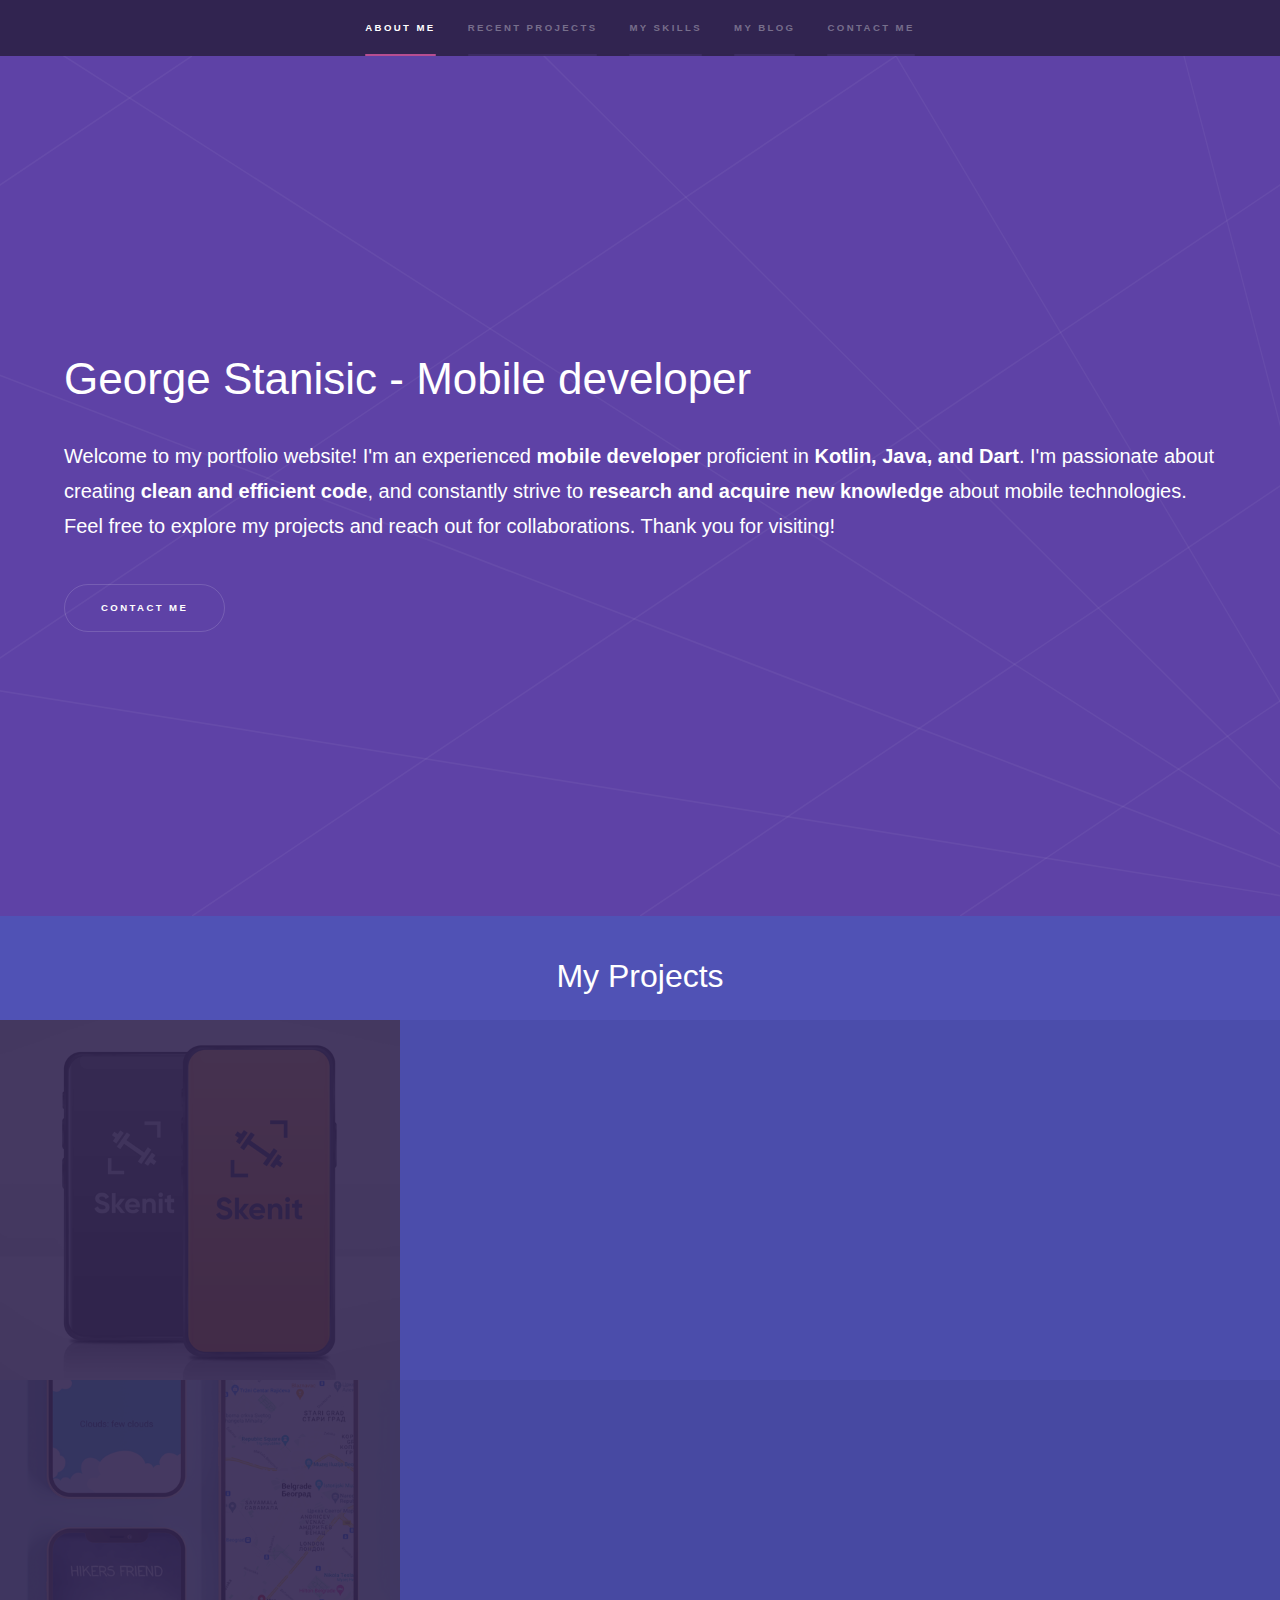
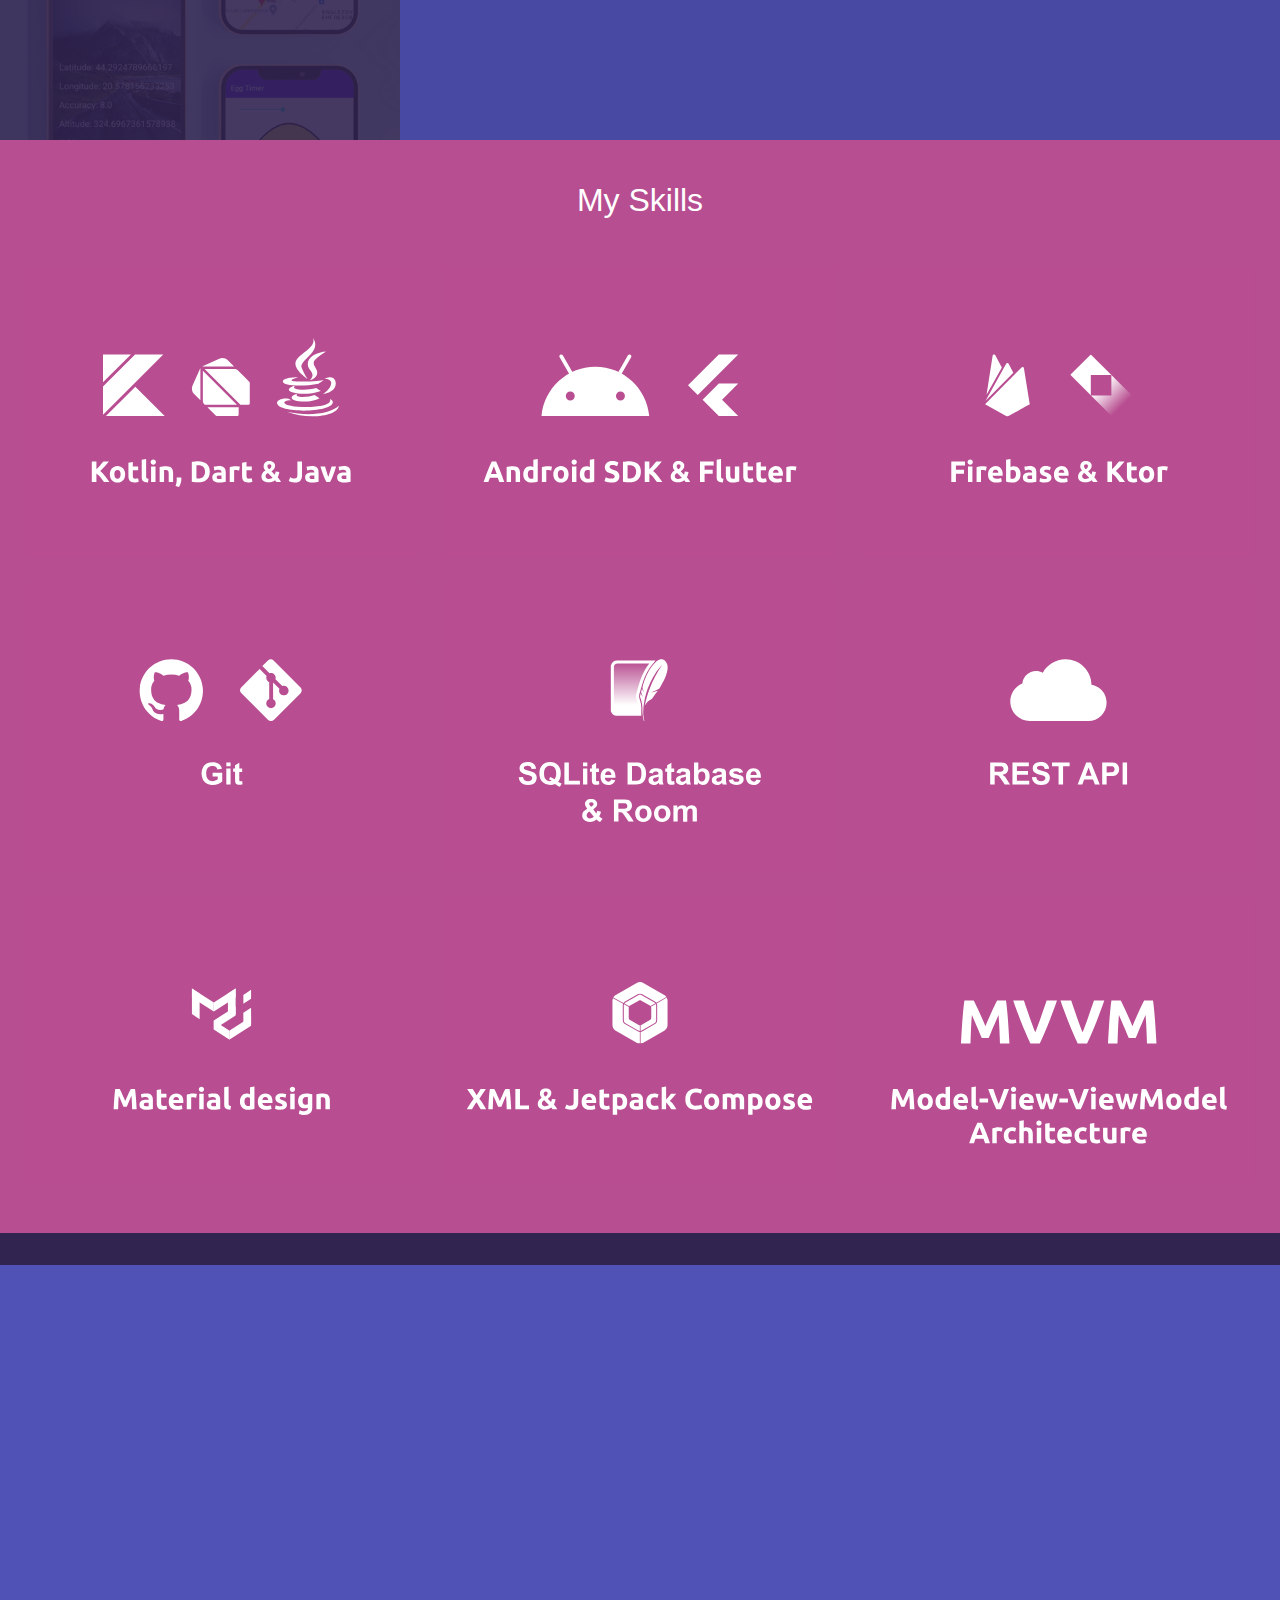
==== commit 50f6d667: "Flutter blog post" ====
--- a/index.html
+++ b/index.html
@@ -110,6 +110,13 @@
 								</a>
 							</section>
 							<section>
+								<a href="https://crystalpigeon.com/blog/my-experience-with-flutter-the-ups-and-downs/"  target="_blank">
+								<img src="images/flutter.jpg" alt="Flutter" style="width: 50%;" />
+								<h3>My Experience with Flutter: The Ups and Downs</h3>
+								<p>In this article, I shared my experience with Flutter and provide some insights into what makes it great, as well as some of the challenges you may face when working with it.</p>
+								</a>
+							</section>
+							<section>
 								<a href="https://crystalpigeon.com/blog/custom-bar-chart-for-android-tutorial/"  target="_blank">
 								<img src="images/data-visualization-tutorial-djostanisic" alt="Custom bar chart for android - tutorial" style="width: 50%;" />
 								<h3>Custom bar chart for android - tutorial</h3>
@@ -128,13 +135,6 @@
 								<img src="images/common-android-studio-bug-djostanisic-2023" alt="Common android studio bugs" style="width: 50%;" />
 								<h3>Common android studio bugs</h3>
 								<p>In this article you can find few common issues that users face when working with android studio, along with some potential solutions.</p>
-								</a>
-							</section>
-							<section>
-								<a href="https://crystalpigeon.com/blog/frontend-vs-backend-what-is-the-difference/"  target="_blank">
-								<img src="images/frontend-vs-backend-djostanisic" alt="Frontend vs backend" style="width: 50%;" />
-								<h3>Frontend vs. backend: What is the difference</h3>
-								<p>Let’s clear up some of the ambiguity around some of these technical phrases.</p>
 								</a>
 							</section>
 							<section>
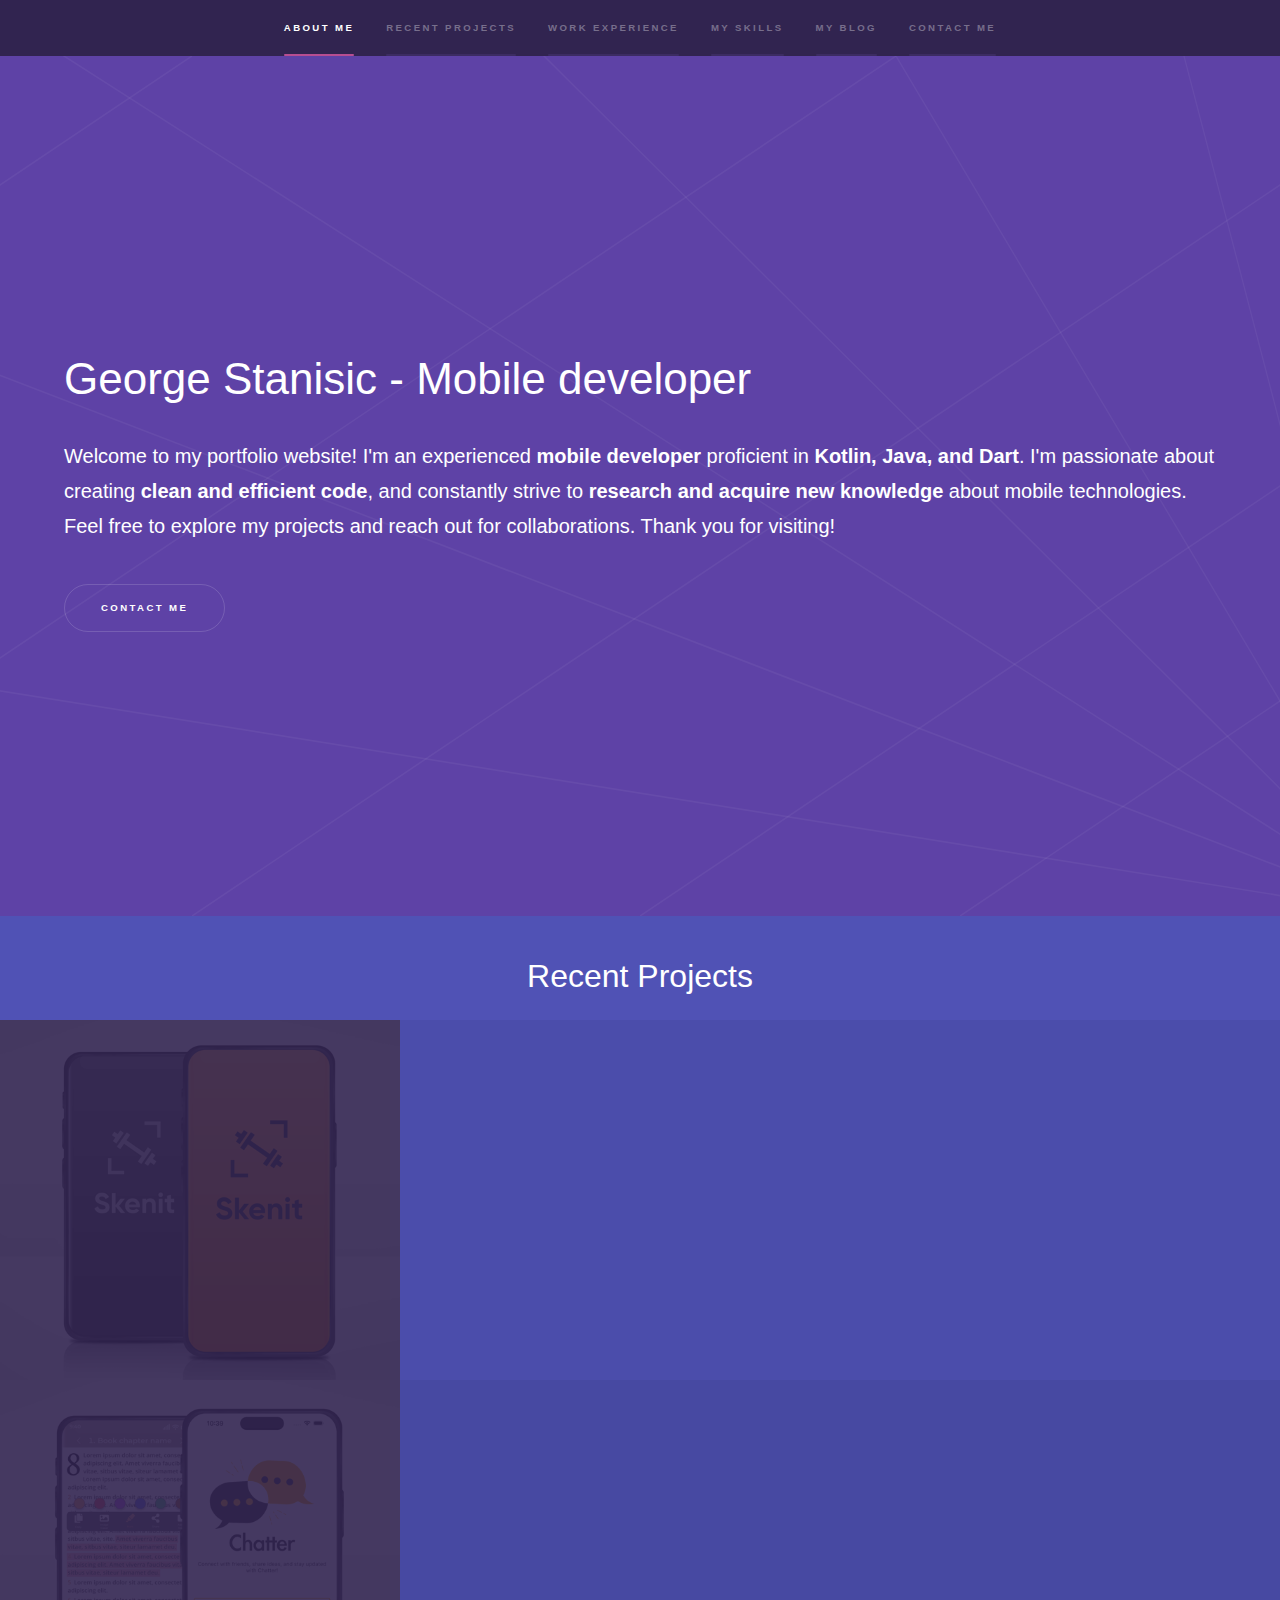
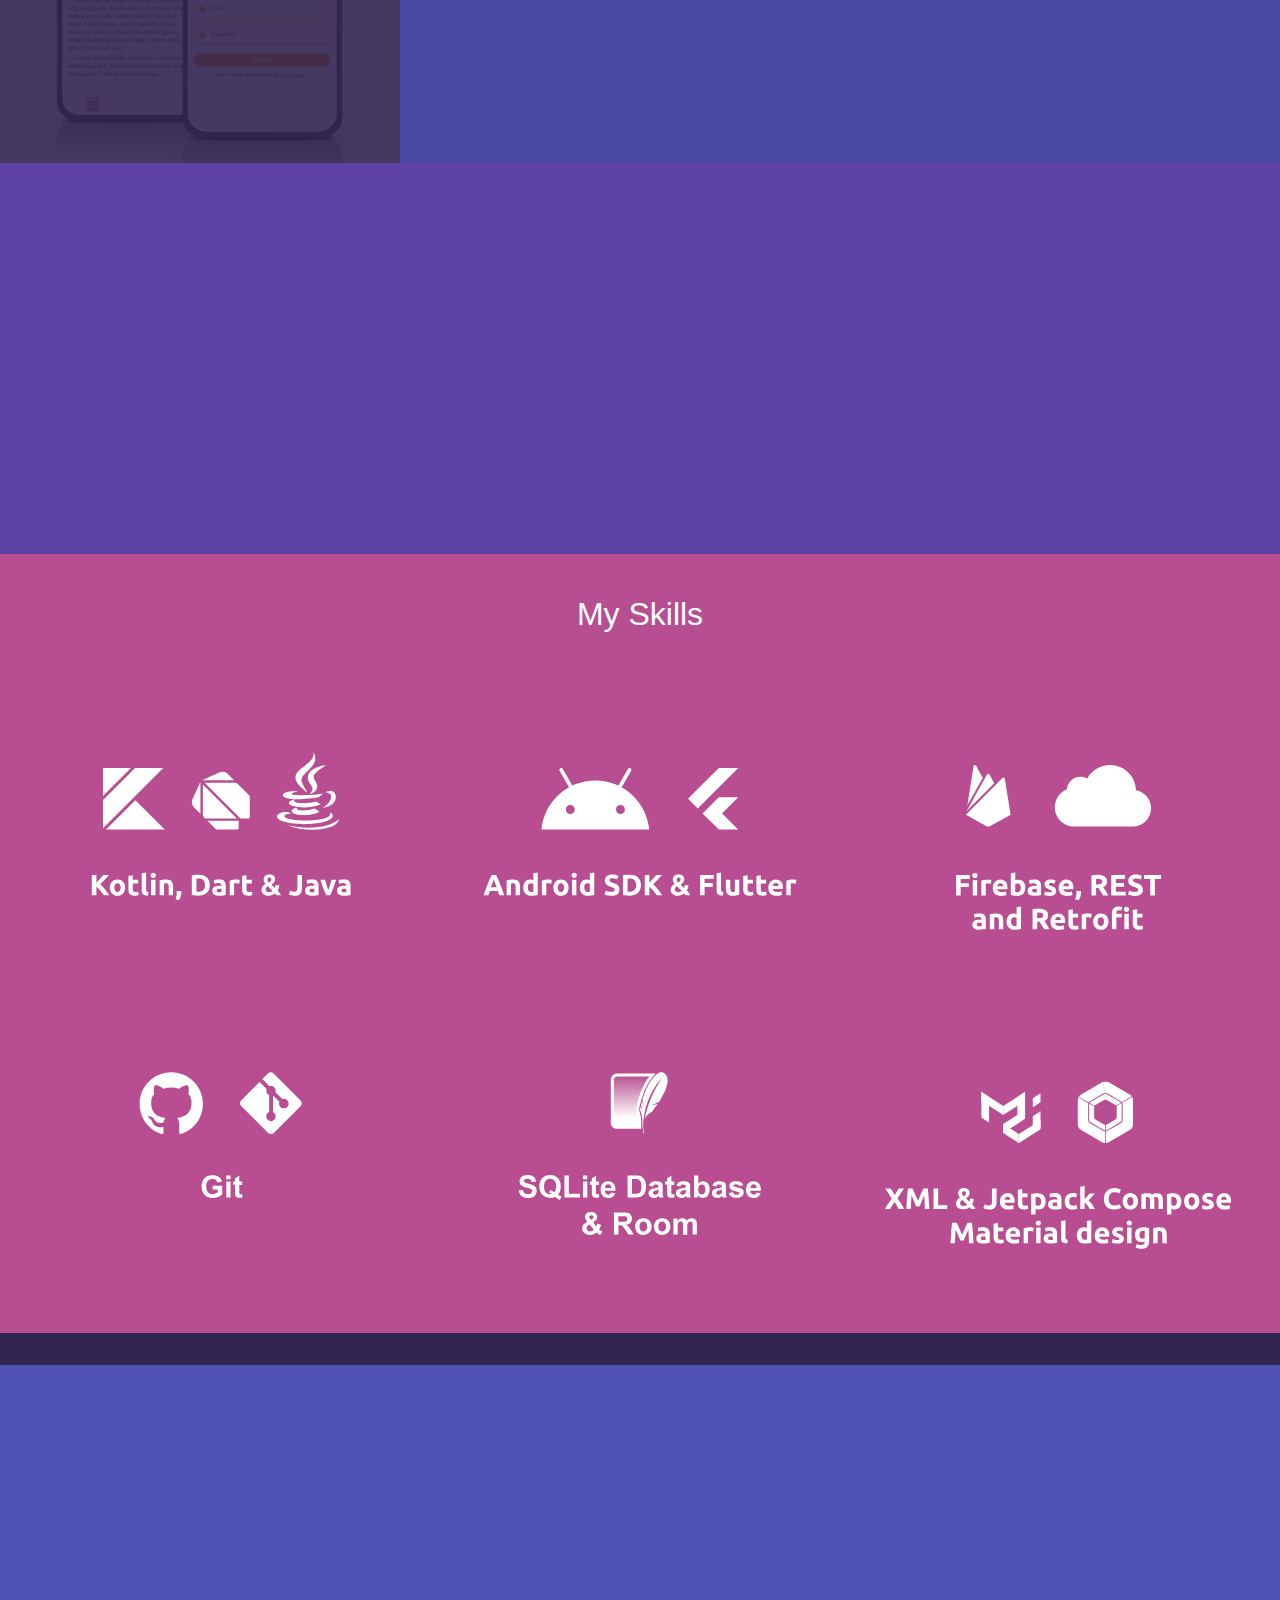
==== commit aaca2415: "Finished site 15.06.2023" ====
--- a/index.html
+++ b/index.html
@@ -5,217 +5,273 @@
 	Free for personal and commercial use under the CCA 3.0 license (html5up.net/license)
 -->
 <html>
-	<head>
-		<link rel="icon" href="favicon.ico" type="image/x-icon">
-		<title>Đorđe Stanišić</title>
-		<meta charset="utf-8" />
-		<meta name="viewport" content="width=device-width, initial-scale=1, user-scalable=no" />
-		<link rel="stylesheet" href="assets/css/main.css" />
-		<noscript><link rel="stylesheet" href="assets/css/noscript.css" /></noscript>
-	</head>
-	<body class="is-preload">
-
-		<!-- Sidebar -->
-			<section id="sidebar">
-				<div class="inner">
-					<nav>
-						<ul>
-							<li><a href="#intro">About Me</a></li>
-							<li><a href="#one">Recent Projects</a></li>
-							<li><a href="#two">my Skills</a></li>
-							<li><a href="#three">My Blog</a></li>
-							<li><a href="#four">Contact me</a></li>
+
+<head>
+	<link rel="icon" href="favicon.ico" type="image/x-icon">
+	<title>Đorđe Stanišić</title>
+	<meta charset="utf-8" />
+	<meta name="viewport" content="width=device-width, initial-scale=1, user-scalable=no" />
+	<link rel="stylesheet" href="assets/css/main.css" />
+	<noscript>
+		<link rel="stylesheet" href="assets/css/noscript.css" />
+	</noscript>
+</head>
+
+<body class="is-preload">
+
+	<!-- Sidebar -->
+	<section id="sidebar">
+		<div class="inner">
+			<nav>
+				<ul>
+					<li><a href="#intro">About Me</a></li>
+					<li><a href="#One">Recent Projects</a></li>
+					<li><a href="#Two">Work Experience</a></li>
+					<li><a href="#Three">my Skills</a></li>
+					<li><a href="#Four">My Blog</a></li>
+					<li><a href="#Five">Contact me</a></li>
+				</ul>
+			</nav>
+		</div>
+	</section>
+
+	<!-- Wrapper -->
+	<div id="wrapper">
+
+		<!-- Intro -->
+		<section id="intro" class="wrapper style1 fullscreen fade-up">
+			<div class="inner">
+				<h1>George Stanisic - Mobile developer</h1>
+				<p>Welcome to my portfolio website! I'm an experienced <strong>mobile developer</strong>
+					proficient in <strong>Kotlin, Java, and Dart</strong>.
+					I'm passionate about creating <strong>clean and efficient code</strong>,
+					and constantly strive to <strong>research and acquire new knowledge</strong>
+					about mobile technologies. Feel free to explore my projects and reach out
+					for collaborations. Thank you for visiting!</p>
+				<ul class="actions">
+					<li><a href="#Five" class="button scrolly">contact me</a></li>
+				</ul>
+			</div>
+		</section>
+
+		<!-- One -->
+		<section id="One" class="wrapper style2 spotlights">
+			<h2 class="skills">Recent Projects</h2>
+			<section>
+				<a href="skenit.html" class="image"><img src="images/phone-mockup.png" alt="Skenit app"
+						data-position="center center" /></a>
+				<div class="content">
+					<div class="inner">
+						<h2><a href="skenit.html">Skenit</a></h2>
+						<p>Skenit is an application intended for all trainers and fitness studios who have seen the
+							shortcomings and problems of using multiple tools for recording the activities of exercisers
+							and organizing training, and want to simplify and automate daily activities.</p>
+						<ul class="actions">
+							<li><a href="skenit.html" class="button">Learn more</a></li>
 						</ul>
-					</nav>
+					</div>
 				</div>
 			</section>
-
-		<!-- Wrapper -->
-			<div id="wrapper">
-
-				<!-- Intro -->
-					<section id="intro" class="wrapper style1 fullscreen fade-up">
-						<div class="inner">
-							<h1>George Stanisic - Mobile developer</h1>
-							<p>Welcome to my portfolio website! I'm an experienced <strong>mobile developer</strong> 
-								proficient in <strong>Kotlin, Java, and Dart</strong>. 
-								I'm passionate about creating <strong>clean and efficient code</strong>, 
-								and constantly strive to <strong>research and acquire new knowledge</strong>
-								about mobile technologies. Feel free to explore my projects and reach out 
-								for collaborations. Thank you for visiting!</p>
-							<ul class="actions">
-								<li><a href="#three" class="button scrolly">contact me</a></li>
-							</ul>
-						</div>
-					</section>
-
-				<!-- One -->
-					<section id="one" class="wrapper style2 spotlights">
-						<h2 class="skills">My Projects</h2>
-						<section>
-							<a href="smart-shopping-list.html" class="image"><img src="images/phone-mockup.png" alt="Skenit app" data-position="center center" /></a>
-							<div class="content">
-								<div class="inner">
-									<h2><a href="smart-shopping-list.html">Skenit</a></h2>
-									<p>Skenit is an application intended for all trainers and fitness studios who have seen the shortcomings and problems of using multiple tools for recording the activities of exercisers and organizing training, and want to simplify and automate daily activities.</p>
-									<ul class="actions">
-										<li><a href="skenit.html" class="button">Learn more</a></li>
-									</ul>
+			<section>
+				<a href="miscellaneous-apps.html" class="image"><img src="images/miscellaneous-apps.png"
+						alt="Miscellanous apps" data-position="top center" /></a>
+				<div class="content">
+					<div class="inner">
+						<h2><a href="miscellaneous-apps.html">Miscellaneous apps</a></h2>
+						<p>Check out my latest personal projects and explore a range of diverse apps designed to cater to different needs. From a chat app that enables seamless communication to a book reading app that enhances your reading experience, and a shopping list app that simplifies your grocery shopping, there's something for everyone. </p>
+						<ul class="actions">
+							<li><a href="miscellaneous-apps.html" class="button">Learn more</a></li>
+						</ul>
+					</div>
+				</div>
+			</section>
+		</section>
+		<!-- One -->
+		<!--Two-->
+		<section id="Two" class="wrapper style1 fade-up">
+			<div class="inner">
+				<h2>Work Experience</h2>
+				<ul>
+					<li>
+						<strong>Company:</strong> Crystal Pigeon
+					</li>
+					<li>
+						<strong>Position:</strong> Android Developer
+					</li>
+					<li>
+						<strong>Duration:</strong> April 2022 - Present
+					</li>
+				</ul>
+				<p>As an Android Developer at Crystal Pigeon, I have designed and developed user-friendly and efficient mobile applications, utilizing programming skills to write clean and organized code. I have collaborated with team members to create visually appealing and intuitive user interfaces, ensuring a seamless user experience. Additionally, I have authored articles on mobile technology, providing insights and analysis on the latest trends, advancements, and best practices in the industry.</p>
+			</div>
+		</section>
+		<!--Two-->
+		<!--Three-->
+		<section id="Three" class="wrapper style3 fade-up">
+			<h2 class="skills">My Skills</h2>
+			<div class="box alt">
+				<div class="row gtr-uniform">
+					<div class="col-4"><span class="image fit"><img src="images/slike za sajt-01.svg" alt="" /></span>
+					</div>
+					<div class="col-4"><span class="image fit"><img src="images/slike za sajt-02.svg" alt="" /></span>
+					</div>
+					<div class="col-4"><span class="image fit"><img src="images/slike za sajt-03.svg" alt="" /></span>
+					</div>
+					<div class="col-4"><span class="image fit"><img src="images/slike za sajt-04.svg" alt="" /></span>
+					</div>
+					<div class="col-4"><span class="image fit"><img src="images/slike za sajt-05.svg" alt="" /></span>
+					</div>
+					<div class="col-4"><span class="image fit"><img src="images/slike za sajt-06.svg" alt="" /></span>
+					</div>
+				</div>
+			</div>
+		</section>
+		<!-- Three -->
+		<!-- Four -->
+		<section id="Four" class="wrapper style2 fade-up">
+			<div class="inner">
+				<h2>My Blog</h2>
+				<div class="features">
+					<section>
+						<a href="https://crystalpigeon.com/blog/whats-new-in-the-android-ecosystem-google-i-o-2023/"
+							target="_blank">
+							<img src="images/google-io-2023-djostanisic.png" alt="Google IO 2023" style="width: 50%;" />
+							<h3>Whats new in the Android ecosystem Google I/O 2023</h3>
+							<p>The Android ecosystem is constantly evolving, with new features and updates being
+								released regularly. Google I/O 2023, the annual developer conference held by Google,
+								showcased some of the latest advancements in the Android platform.</p>
+						</a>
+					</section>
+					<section>
+						<a href="https://crystalpigeon.com/blog/my-experience-with-flutter-the-ups-and-downs/"
+							target="_blank">
+							<img src="images/flutter.jpg" alt="Flutter" style="width: 50%;" />
+							<h3>My Experience with Flutter: The Ups and Downs</h3>
+							<p>In this article, I shared my experience with Flutter and provide some insights into what
+								makes it great, as well as some of the challenges you may face when working with it.</p>
+						</a>
+					</section>
+					<section>
+						<a href="https://crystalpigeon.com/blog/custom-bar-chart-for-android-tutorial/" target="_blank">
+							<img src="images/data-visualization-tutorial-djostanisic"
+								alt="Custom bar chart for android - tutorial" style="width: 50%;" />
+							<h3>Custom bar chart for android - tutorial</h3>
+							<p>Learn how to implement data visualization in your app. Data visualization offers an easy
+								approach to observing and analyzing trends, outliers, and patterns in data by utilizing
+								visual components like charts, graphs, and maps.</p>
+						</a>
+					</section>
+					<section>
+						<a href="https://crystalpigeon.com/blog/mobile-app-vs-website-what-is-best-for-your-business/"
+							target="_blank">
+							<img src="images/mobile-app-vs-website-djostanisic"
+								alt="Mobile app vs website. What is best for your business" style="width: 50%;" />
+							<h3>Mobile app vs. Website: What is best for your business</h3>
+							<p>As a CEO or business owner, you have probably considered how to attract customers and
+								what strategy to use, such as whether to develop a website or mobile application.</p>
+						</a>
+					</section>
+					<section>
+						<a href="https://crystalpigeon.com/blog/troubleshooting-common-android-studio-bugs-tips-and-solutions/"
+							target="_blank">
+							<img src="images/common-android-studio-bug-djostanisic-2023"
+								alt="Common android studio bugs" style="width: 50%;" />
+							<h3>Common android studio bugs</h3>
+							<p>In this article you can find few common issues that users face when working with android
+								studio, along with some potential solutions.</p>
+						</a>
+					</section>
+					<section>
+						<a href="https://crystalpigeon.com/blog/how-to-become-a-self-taught-programmer/"
+							target="_blank">
+							<img src="images/self-tught-developer-djostanisic" alt="Self taught developer"
+								style="width: 50%;" />
+							<h3>How to become a self-taught developer</h3>
+							<p>Everything you need to know about becoming a self-taught developer, from my personal
+								experience.</p>
+						</a>
+					</section>
+					<!--<section>
+								<h3 >More blog posts coming soon...</h3>
+							</section>-->
+
+				</div>
+
+			</div>
+		</section>
+		<!-- Four -->
+		<!-- Five -->
+		<section id="Five" class="wrapper style1 fade-up">
+			<div class="inner">
+				<h2>Get in touch</h2>
+				<p><strong>Let's connect!</strong> If you have any inquiries, project proposals,
+					or just want to say hello, feel free to reach out to me.
+					I'm excited to hear from you and discuss potential collaborations.
+					You can use the form below or email me directly at
+					<strong>djostanisic@gmail.com</strong>.
+					<br><strong>Looking forward to connecting with you!</strong>
+				</p>
+				<div class="split style1">
+					<section>
+						<form method="post" action="mailto:djostanisic@gmail.com">
+							<div class="fields">
+								<div class="field half">
+									<label for="name">Name</label>
+									<input type="text" name="name" id="name">
+								</div>
+								<div class="field half">
+									<label for="email">Email</label>
+									<input type="text" name="email" id="email">
+								</div>
+								<div class="field">
+									<label for="message">Message</label>
+									<textarea name="message" id="message" rows="5" data-gramm="false"
+										wt-ignore-input="true"></textarea>
 								</div>
 							</div>
-						</section>
-						<section>
-							<a href="miscellaneous-apps.html" class="image"><img src="images/miscellaneous-apps.png" alt="Miscellanous apps" data-position="top center" /></a>
-							<div class="content">
-								<div class="inner">
-									<h2><a href="miscellaneous-apps.html">Miscellaneous apps</a></h2>
-									<p>Phasellus convallis elit id ullamcorper pulvinar. Duis aliquam turpis mauris, eu ultricies erat malesuada quis. Aliquam dapibus.</p>
-									<ul class="actions">
-										<li><a href="miscellaneous-apps.html" class="button">Learn more</a></li>
-									</ul>
-								</div>
-							</div>
-						</section>
-					</section>
-				<!-- Two -->
-					<section id="two" class="wrapper style3 fade-up">
-				
-							<h2 class="skills">My Skills</h2>
-							<div class="box alt">
-								<div class="row gtr-uniform">
-									
-									<div class="col-4"><span class="image fit"><img src="images/slike za sajt-01.svg" alt="" /></span></div>
-									<div class="col-4"><span class="image fit"><img src="images/slike za sajt-02.svg" alt="" /></span></div>
-									<div class="col-4"><span class="image fit"><img src="images/slike za sajt-03.svg" alt="" /></span></div>
-									<div class="col-4"><span class="image fit"><img src="images/slike za sajt-04.svg" alt="" /></span></div>
-									<div class="col-4"><span class="image fit"><img src="images/slike za sajt-05.svg" alt="" /></span></div>
-									<div class="col-4"><span class="image fit"><img src="images/slike za sajt-06.svg" alt="" /></span></div>
-									<div class="col-4"><span class="image fit"><img src="images/slike za sajt-07.svg" alt="" /></span></div>
-									<div class="col-4"><span class="image fit"><img src="images/slike za sajt-08.svg" alt="" /></span></div>
-									<div class="col-4"><span class="image fit"><img src="images/slike za sajt-09.svg" alt="" /></span></div>
-								</div>
-							</div>
-					</section>
-
-				<!-- Three -->
-				<section id="three" class="wrapper style2 fade-up">
-					<div class="inner">
-						<h2>My Blog</h2>
-						<div class="features">
-							<section>
-								<a href="https://crystalpigeon.com/blog/whats-new-in-the-android-ecosystem-google-i-o-2023/"  target="_blank">
-								<img src="images/google-io-2023-djostanisic.png" alt="Google IO 2023" style="width: 50%;" />
-								<h3>Whats new in the Android ecosystem Google I/O 2023</h3>
-								<p>The Android ecosystem is constantly evolving, with new features and updates being released regularly. Google I/O 2023, the annual developer conference held by Google, showcased some of the latest advancements in the Android platform.</p>
+							<ul class="actions">
+								<li><a href="" class="button submit">Send Message</a></li>
+							</ul>
+						</form>
+					</section>
+					<section>
+						<ul class="contact">
+							<li>
+								<h3 class="icon solid fa-envelope"> Email</h3>
+								<p>djostanisic@gmail.com</p>
+							</li>
+							<li>
+								<h3><a href="https://www.linkedin.com/in/djostanisic/" target="_blank"
+										class="icon brands fa-linkedin"> LinkedIn</a></h3>
+								<span><a href="https://www.linkedin.com/in/djostanisic/" target="_blank">Djordje
+										Stanisic</a></span>
+							</li>
+							<li>
+								<h3><a href="https://github.com/Djostanisic" target="_blank"
+										class="icon brands fa-github"> GitHub</a></h3>
+								<span><a href="https://github.com/Djostanisic" target="_blank">Djostanisic</a></span>
+							</li>
+							<li>
+								<a href="https://play.google.com/store/apps/developer?id=Djostanisic" target="_blank">
+									<h3 class="icon brands fa-google-play"> Google Play</h3>
+									<p>Djostanisic</p>
 								</a>
-							</section>
-							<section>
-								<a href="https://crystalpigeon.com/blog/my-experience-with-flutter-the-ups-and-downs/"  target="_blank">
-								<img src="images/flutter.jpg" alt="Flutter" style="width: 50%;" />
-								<h3>My Experience with Flutter: The Ups and Downs</h3>
-								<p>In this article, I shared my experience with Flutter and provide some insights into what makes it great, as well as some of the challenges you may face when working with it.</p>
-								</a>
-							</section>
-							<section>
-								<a href="https://crystalpigeon.com/blog/custom-bar-chart-for-android-tutorial/"  target="_blank">
-								<img src="images/data-visualization-tutorial-djostanisic" alt="Custom bar chart for android - tutorial" style="width: 50%;" />
-								<h3>Custom bar chart for android - tutorial</h3>
-								<p>Learn how to implement data visualization in your app. Data visualization offers an easy approach to observing and analyzing trends, outliers, and patterns in data by utilizing visual components like charts, graphs, and maps.</p>
-								</a>
-							</section>
-							<section>
-								<a href="https://crystalpigeon.com/blog/mobile-app-vs-website-what-is-best-for-your-business/"  target="_blank">
-								<img src="images/mobile-app-vs-website-djostanisic" alt="Mobile app vs website. What is best for your business" style="width: 50%;" />
-								<h3>Mobile app vs. Website: What is best for your business</h3>
-								<p>As a CEO or business owner, you have probably considered how to attract customers and what strategy to use, such as whether to develop a website or mobile application.</p>
-								</a>
-							</section>
-							<section>
-								<a href="https://crystalpigeon.com/blog/troubleshooting-common-android-studio-bugs-tips-and-solutions/"  target="_blank">
-								<img src="images/common-android-studio-bug-djostanisic-2023" alt="Common android studio bugs" style="width: 50%;" />
-								<h3>Common android studio bugs</h3>
-								<p>In this article you can find few common issues that users face when working with android studio, along with some potential solutions.</p>
-								</a>
-							</section>
-							<section>
-								<a href="https://crystalpigeon.com/blog/how-to-become-a-self-taught-programmer/"  target="_blank">
-								<img src="images/self-tught-developer-djostanisic" alt="Self taught developer" style="width: 50%;" />
-								<h3>How to become a self-taught developer</h3>
-								<p>Everything you need to know about becoming a self-taught developer, from my personal experience.</p>
-								</a>
-							</section>
-							<!--<section>
-								<h3 >More blog posts coming soon...</h3>
-							</section>-->
-							
-						</div>
-				
-					</div>
-				</section>
-
-				<!-- Four -->
-				<section id="four" class="wrapper style1 fade-up">
-					<div class="inner">
-						<h2>Get in touch</h2>
-						<p><strong>Let's connect!</strong> If you have any inquiries, project proposals, 
-							or just want to say hello, feel free to reach out to me. 
-							I'm excited to hear from you and discuss potential collaborations. 
-							You can use the form below or email me directly at 
-							<strong>djostanisic@gmail.com</strong>. 
-							<br><strong>Looking forward to connecting with you!</strong></p>						<div class="split style1">
-							<section>
-								<form method="post" action="mailto:djostanisic@gmail.com">
-									<div class="fields">
-										<div class="field half">
-											<label for="name">Name</label>
-											<input type="text" name="name" id="name">
-										</div>
-										<div class="field half">
-											<label for="email">Email</label>
-											<input type="text" name="email" id="email">
-										</div>
-										<div class="field">
-											<label for="message">Message</label>
-											<textarea name="message" id="message" rows="5" data-gramm="false" wt-ignore-input="true"></textarea>
-										</div>
-									</div>
-									<ul class="actions">
-										<li><a href="" class="button submit">Send Message</a></li>
-									</ul>
-								</form>
-							</section>
-							<section>
-								<ul class="contact">
-									<li>
-										<h3 class="icon solid fa-envelope"> Email</h3>
-										<p>djostanisic@gmail.com</p>
-									</li>
-									<li>
-										<h3><a href="https://www.linkedin.com/in/djostanisic/"ß class="icon brands fa-linkedin"> LinkedIn</a></h3>
-										<span><a href="https://www.linkedin.com/in/djostanisic/" target="_blank">Djordje Stanisic</a></span>
-									</li>
-									<li>
-										<h3><a href="https://github.com/Djostanisic" target="_blank" class="icon brands fa-github"> GitHub</a></h3>
-										<span><a href="https://github.com/Djostanisic" target="_blank">Djostanisic</a></span>
-									</li>
-									<li>
-										<a href="https://play.google.com/store/apps/developer?id=Djostanisic" target="_blank"><h3 class="icon brands fa-google-play"> Google Play</h3>
-										<p>Djostanisic</p></a>
-									</li>
-								</ul>
-							</section>
-						</div>
-					</div>
-				</section>
-			</div>	
-		<!-- Scripts -->
-			<script src="assets/js/jquery.min.js"></script>
-			<script src="assets/js/jquery.scrollex.min.js"></script>
-			<script src="assets/js/jquery.scrolly.min.js"></script>
-			<script src="assets/js/browser.min.js"></script>
-			<script src="assets/js/breakpoints.min.js"></script>
-			<script src="assets/js/util.js"></script>
-			<script src="assets/js/main.js"></script>
-
-	</body>
+							</li>
+						</ul>
+					</section>
+				</div>
+			</div>
+		</section>
+	</div>
+	<!-- Five -->
+	<!-- Scripts -->
+	<script src="assets/js/jquery.min.js"></script>
+	<script src="assets/js/jquery.scrollex.min.js"></script>
+	<script src="assets/js/jquery.scrolly.min.js"></script>
+	<script src="assets/js/browser.min.js"></script>
+	<script src="assets/js/breakpoints.min.js"></script>
+	<script src="assets/js/util.js"></script>
+	<script src="assets/js/main.js"></script>
+</body>
+
 </html>--- a/assets/css/main.css
+++ b/assets/css/main.css
@@ -342,6 +342,13 @@
 		border-bottom: solid 1px rgba(255, 255, 255, 0.15);
 		margin: 2em 0;
 	}
+
+	hr.divider {
+		border: none;
+		height: 1px;
+		background-color: #ffffff; 
+		margin: 20px 0; 
+	  }
 
 		hr.major {
 			margin: 3em 0;
